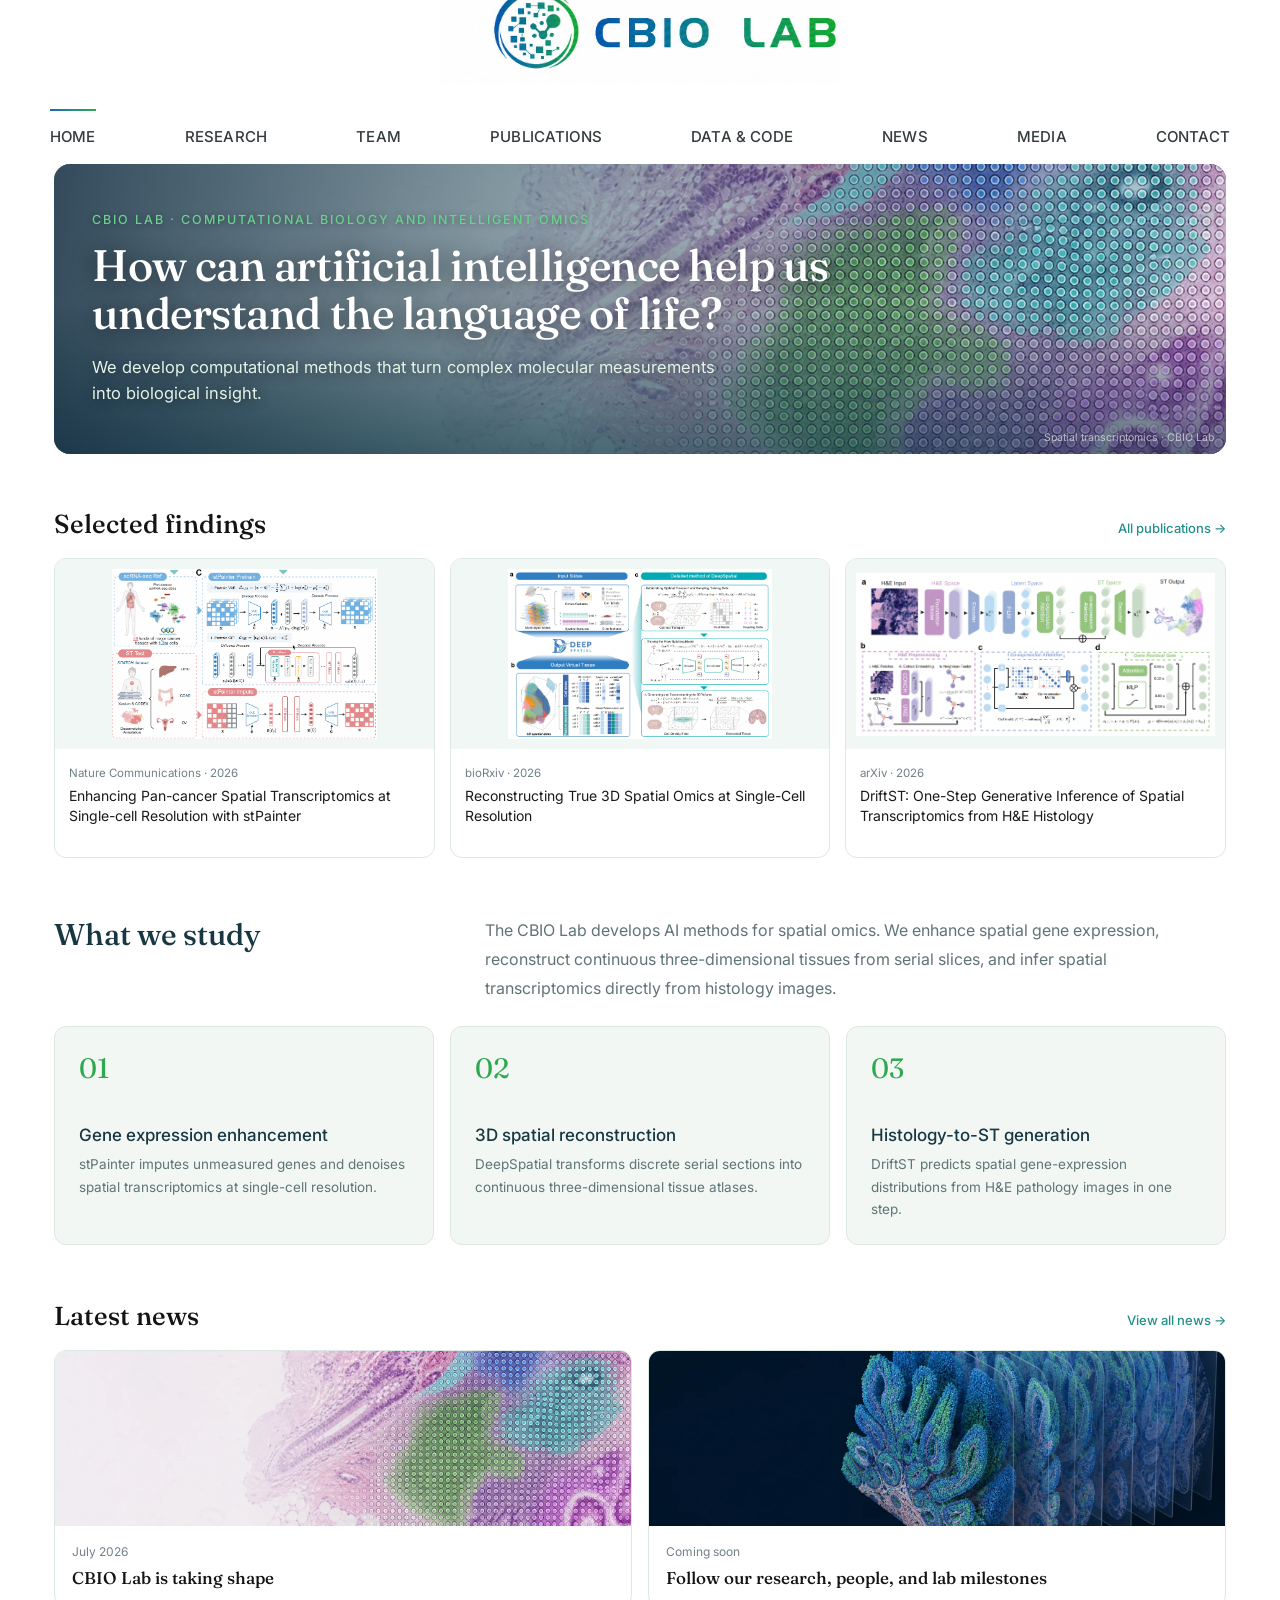
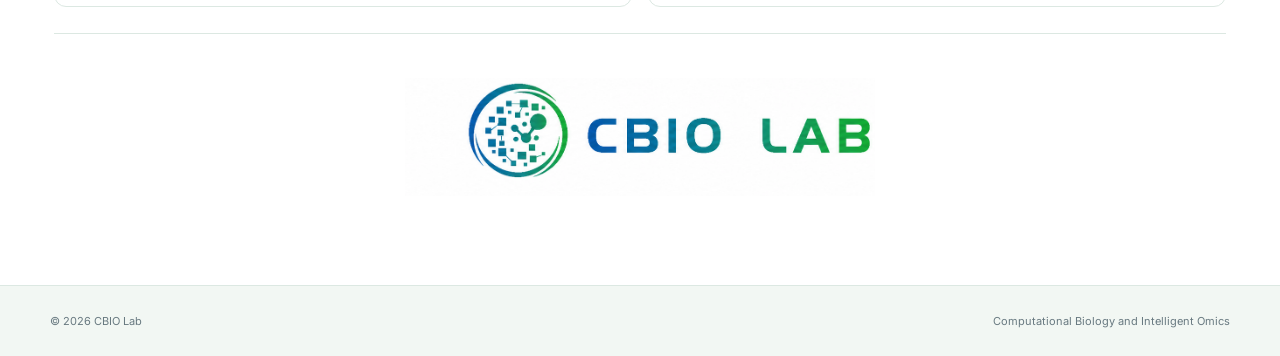
==== index.html @ 669f74e2 "Simplify homepage research and hero layout" ====
<!doctype html>
<html lang="en">
<head>
  <meta charset="utf-8">
  <meta name="viewport" content="width=device-width, initial-scale=1">
  <meta name="description" content="CBIO Lab — Computational Biology and Intelligent Omics">
  <meta name="theme-color" content="#ffffff">
  <title>CBIO Lab | Computational Biology and Intelligent Omics</title>
  <link rel="icon" href="assets/favicon.svg" type="image/svg+xml">
  <link rel="preconnect" href="https://fonts.googleapis.com">
  <link rel="preconnect" href="https://fonts.gstatic.com" crossorigin>
  <link href="https://fonts.googleapis.com/css2?family=Fraunces:opsz,wght@9..144,400;9..144,500;9..144,600&family=Inter:wght@400;500;600&display=swap" rel="stylesheet">
  <link rel="stylesheet" href="styles.css">
  <script src="script.js" defer></script>
</head>
<body>
  <header class="site-header">
    <div class="header-inner">
      <a class="logo" href="index.html" aria-label="CBIO Lab home">
        <span class="logo-image" role="img" aria-label="CBIO Lab"></span>

      </a>
      <button class="menu-button" aria-label="Open menu" aria-expanded="false">
        <span></span><span></span><span></span>
      </button>
      <nav class="main-nav" aria-label="Main navigation">
        <a class="active" href="index.html">Home</a>
        <a href="research.html">Research</a>
        <a href="team.html">Team</a>
        <a href="publications.html">Publications</a>
        <a href="data-code.html">Data &amp; Code</a>
        <a href="news.html">News</a>
        <a href="media.html">Media</a>
        <a href="contact.html">Contact</a>

      </nav>
    </div>
  </header>

  <main id="home" class="page-shell">
    <section class="hero">
      <div class="hero-slide on" style="background-image:url('assets/spatial-transcriptomics-hero-v2.webp')"></div>
      <div class="hero-slide" style="background-image:url('assets/single-cell-omics-hero-v2.webp')"></div>
      <div class="hero-slide" style="background-image:url('assets/three-dimensional-omics-hero-v2.webp')"></div>
      <div class="hero-scrim"></div>
      <div class="hero-body">
        <div class="eyebrow">CBIO LAB · COMPUTATIONAL BIOLOGY AND INTELLIGENT OMICS</div>
        <h1>How can artificial intelligence help us understand the language of life?</h1>
        <p class="hero-sub">We develop computational methods that turn complex molecular measurements into biological insight.</p>
      </div>
      <div class="hero-credit" data-credit>Spatial omics · CBIO Lab</div>
    </section>

    <section class="content-section" id="publications">
      <div class="section-head">
        <h2>Selected findings</h2>
        <a href="publications.html">All publications →</a>
      </div>
      <div class="paper-grid">
        <article class="paper-card">
          <a href="#" class="paper-main">
            <div class="paper-figure"><img src="assets/stpainter-method.png" alt="stPainter method overview"></div>
            <div class="paper-body"><span>Nature Communications · 2026</span><p>Enhancing Pan-cancer Spatial Transcriptomics at Single-cell Resolution with stPainter</p></div>
          </a>
        </article>
        <article class="paper-card">
          <a href="#" class="paper-main">
            <div class="paper-figure"><img src="assets/deepspatial-method.png" alt="DeepSpatial method overview"></div>
            <div class="paper-body"><span>bioRxiv · 2026</span><p>Reconstructing True 3D Spatial Omics at Single-Cell Resolution</p></div>
          </a>
        </article>
        <article class="paper-card">
          <a href="#" class="paper-main">
            <div class="paper-figure"><img src="assets/driftst-method.png" alt="DriftST method overview"></div>
            <div class="paper-body"><span>arXiv · 2026</span><p>DriftST: One-Step Generative Inference of Spatial Transcriptomics from H&amp;E Histology</p></div>
          </a>
        </article>
      </div>
    </section>

    <section class="home-research" id="research">
      <div class="intro-row">
        <h2>What we study</h2>
        <p>The CBIO Lab develops AI methods for spatial omics. We enhance spatial gene expression, reconstruct continuous three-dimensional tissues from serial slices, and infer spatial transcriptomics directly from histology images.</p>
      </div>
      <div class="feature-list">
        <article class="feature-card">
          <span class="number">01</span>
          <h3>Gene expression enhancement</h3>
          <p>stPainter imputes unmeasured genes and denoises spatial transcriptomics at single-cell resolution.</p>
        </article>
        <article class="feature-card">
          <span class="number">02</span>
          <h3>3D spatial reconstruction</h3>
          <p>DeepSpatial transforms discrete serial sections into continuous three-dimensional tissue atlases.</p>
        </article>
        <article class="feature-card">
          <span class="number">03</span>
          <h3>Histology-to-ST generation</h3>
          <p>DriftST predicts spatial gene-expression distributions from H&amp;E pathology images in one step.</p>
        </article>
      </div>
    </section>

    <section class="content-section" id="news">
      <div class="section-head">
        <h2>Latest news</h2>
        <a href="news.html">View all news →</a>
      </div>
      <div class="news-grid">
        <article class="news-card">
          <a href="#">
            <div class="news-image news-image-1"></div>
            <div class="news-body"><span>July 2026</span><h3>CBIO Lab is taking shape</h3></div>
          </a>
        </article>
        <article class="news-card">
          <a href="#">
            <div class="news-image news-image-2"></div>
            <div class="news-body"><span>Coming soon</span><h3>Follow our research, people, and lab milestones</h3></div>
          </a>
        </article>
      </div>
    </section>

    <section class="brand-signature" id="team">
      <a class="logo large" href="index.html" aria-label="CBIO Lab home">
        <span class="logo-image" role="img" aria-label="CBIO Lab"></span>

      </a>
    </section>

  </main>

  <footer class="site-footer">
    <div><span>© <span data-year></span> CBIO Lab</span><span>Computational Biology and Intelligent Omics</span></div>
  </footer>
</body>
</html>
---- styles.css ----
:root{--primary:#1f67aa;--teal:#238f8b;--green:#238f8b;--accent:#2fa94f;--bright:#36ad5b;--dark:#0b3042;--text:#183743;--muted:#607477;--line:#dce8e2}
*{box-sizing:border-box}
html{scroll-behavior:smooth}
body{margin:0;background:#fff;color:var(--text);font-family:Inter,-apple-system,BlinkMacSystemFont,"Segoe UI",sans-serif;-webkit-font-smoothing:antialiased}
a{color:inherit;text-decoration:none}
.site-header{height:164px;background:#fff}
.header-inner{width:min(calc(100% - 48px),1180px);height:100%;margin:auto;display:flex;flex-direction:column;align-items:center;justify-content:flex-end;gap:25px}
.logo{display:flex;flex:0 0 auto;flex-direction:column;align-items:center}
.logo-image{display:block;width:400px;height:100px;background:#fff url("assets/cbio-lab-logo-clean.png") center 50%/185% auto no-repeat;overflow:hidden}
.main-nav{width:100%;height:55px;display:flex;align-items:flex-end;justify-content:space-between;gap:18px}
.main-nav a{position:relative;display:flex;height:55px;align-items:center;font-size:15px;font-weight:500;letter-spacing:.01em;text-transform:uppercase;white-space:nowrap;color:#343b3e}
.main-nav a:after{position:absolute;top:0;right:0;left:0;height:2px;background:linear-gradient(90deg,var(--primary),var(--teal),var(--accent));content:"";transform:scaleX(0);transition:transform .2s}
.main-nav a:hover:after,.main-nav a.active:after{transform:scaleX(1)}
.menu-button{display:none}
.page-shell{max-width:1180px;margin:0 auto;padding:0 4px}
.hero{position:relative;min-height:290px;border-radius:16px;overflow:hidden;background:var(--dark)}
.hero-slide{position:absolute;inset:0;background-position:center;background-size:cover;opacity:0;transition:opacity 1.4s ease-in-out}
.hero-slide.on{opacity:1}
.hero-scrim{position:absolute;inset:0;background:linear-gradient(90deg,rgba(7,38,57,.8) 0%,rgba(13,71,83,.38) 45%,rgba(31,103,170,.04) 100%),linear-gradient(180deg,rgba(11,48,66,.08),transparent 48%,rgba(7,42,57,.56))}
.hero-body{position:relative;display:flex;min-height:290px;flex-direction:column;justify-content:center;padding:1.8rem 2.4rem}
.eyebrow{margin-bottom:14px;color:#69d18c;font-size:12.5px;font-weight:500;letter-spacing:.16em;text-shadow:0 1px 6px #0006}
.hero h1{max-width:820px;margin:0;color:#fff;font-family:Fraunces,Georgia,serif;font-size:44px;font-weight:500;letter-spacing:-.01em;line-height:1.1;text-shadow:0 2px 22px #0009}
.hero-sub{max-width:640px;margin:16px 0 0;color:#e3f4e9;font-size:16.5px;line-height:1.6;text-shadow:0 1px 12px #0008}
.button{display:inline-block;padding:11px 22px;border-radius:8px;font-size:14px;font-weight:500}
.hero-credit{position:absolute;right:12px;bottom:10px;color:#ffffff9e;font-size:10.5px}
.content-section{margin-top:3.4rem}
.section-head{display:flex;align-items:baseline;justify-content:space-between;margin-bottom:18px}
.section-head h2,.about-content h2,.join-content h2{margin:0;color:#141414;font-family:Fraunces,Georgia,serif;font-size:26px;font-weight:500}
.section-head>a{color:var(--green);font-size:13px;font-weight:500}
.paper-grid{display:grid;grid-template-columns:repeat(3,1fr);gap:15px}
.paper-card,.news-card{overflow:hidden;background:#fff;border:1px solid var(--line);border-radius:12px;transition:transform .16s,box-shadow .16s}
.paper-card:hover,.news-card:hover{box-shadow:0 8px 22px rgba(20,40,30,.1);transform:translateY(-3px)}
.paper-main{display:block}
.paper-figure{display:flex;height:190px;align-items:center;justify-content:center;padding:10px;background:#f1f7f4;overflow:hidden}
.paper-figure img{display:block;width:100%;height:100%;object-fit:contain}
.paper-art{position:relative;height:138px;overflow:hidden}
.paper-body{min-height:108px;padding:12px 14px}
.paper-body span{color:#708087;font-size:11.5px}
.paper-body p{margin:5px 0 0;color:#1a1a1a;font-size:14px;line-height:1.42}
.demo-link{display:flex;align-items:center;gap:6px;padding:9px 14px;color:var(--green);border-top:1px solid #e3ecee;font-size:12.5px;font-weight:500}
.demo-link:hover{background:#eef9fa}
.demo-link small{font-size:10px}
.art-1{background:#e7f6f8}
.art-1 svg,.art-4 svg{width:100%;height:100%;fill:#36cbd9;stroke:#087f95;stroke-width:2}
.art-1 svg path{fill:none}
.art-2{background:#eefaff}
.art-2 span{position:absolute;width:34px;height:34px;background:#4fc9ea;border-radius:45% 55% 60% 40%}
.art-2 span:nth-child(1){top:27px;left:27px}.art-2 span:nth-child(2){top:72px;left:58px;width:47px;height:47px;background:#35d6e2}.art-2 span:nth-child(3){top:23px;right:36px;width:52px;height:52px;background:#65b9e8}.art-2 span:nth-child(4){right:20px;bottom:17px;background:#628fce}.art-2 span:nth-child(5){left:47%;top:54px;width:23px;height:23px;background:#268fb4}
.art-3{display:flex;align-items:center;justify-content:center;gap:10px;background:#e9f6f7}
.art-3 i{width:19px;height:19px;background:#16b9cb;border-radius:50%;box-shadow:25px 22px 0 #69dbe3,-18px 34px 0 #399bc9,9px -31px 0 #2dabc1}
.art-3 i:nth-child(even){transform:translateY(17px)}
.art-4{background:#f3f4f6}
.art-4 .bars{fill:none;stroke:#91dae1;stroke-width:12}.art-4 .trend{fill:none;stroke:#167fae;stroke-width:3}
.art-5{display:grid;place-items:center;background:#fff}
.helix{position:relative;width:120px;height:90px}
.helix:before,.helix:after{position:absolute;inset:4px 18px;border:3px solid #20c9d7;border-block-color:transparent;border-radius:50%;content:"";transform:rotate(35deg)}
.helix:after{border-color:#1c8db9 transparent;transform:rotate(-35deg)}
.helix i{position:absolute;top:50%;left:50%;width:55px;height:1px;background:#7499a1;transform-origin:left}
.helix i:nth-child(1){transform:rotate(15deg) translateX(-28px)}.helix i:nth-child(2){transform:rotate(42deg) translateX(-28px)}.helix i:nth-child(3){transform:rotate(69deg) translateX(-28px)}.helix i:nth-child(4){transform:rotate(96deg) translateX(-28px)}.helix i:nth-child(5){transform:rotate(123deg) translateX(-28px)}.helix i:nth-child(6){transform:rotate(150deg) translateX(-28px)}
.about-panel{margin-top:3.6rem;overflow:hidden;background:#f2f7f3;border:1px solid var(--line);border-radius:16px}
.about-banner{height:230px;background-color:var(--teal);background-image:linear-gradient(90deg,#0b3042b3,#238f8b33),url("assets/single-cell-omics-hero-v2.webp");background-blend-mode:normal,color;background-position:center 55%;background-size:cover}
.about-content{padding:2rem 2.2rem 2.3rem}
.about-content h2{font-size:27px}
.about-content>p{max-width:780px;margin:.6rem 0 0;color:#465a61;font-size:16.5px;line-height:1.72}
.button.green{margin-top:16px;background:var(--green);color:#fff}
.methods{display:grid;grid-template-columns:repeat(3,1fr);gap:16px;margin-top:1.9rem}
.methods article{padding:18px;background:#fff;border:1px solid var(--line);border-radius:12px}
.method-icon{display:flex;width:42px;height:42px;align-items:center;justify-content:center;margin-bottom:13px;color:var(--primary);background:#e3f3ea;border-radius:11px}
.method-icon svg{width:22px;height:22px;fill:none;stroke:currentColor;stroke-width:1.7;stroke-linecap:round;stroke-linejoin:round}
.methods h3{margin:0 0 5px;font-size:15.5px;font-weight:500}
.methods p{margin:0;color:#5f7178;font-size:13.5px;line-height:1.55}
.news-grid{display:grid;grid-template-columns:repeat(2,1fr);gap:16px}
.news-image{height:175px;background-position:center;background-size:cover}
.news-image-1{background-image:url("assets/spatial-transcriptomics-hero-v2.webp")}
.news-image-2{background-image:url("assets/three-dimensional-omics-hero-v2.webp")}
.news-body{padding:14px 17px 17px}
.news-body span{color:#708087;font-size:12px}
.news-body h3{margin:6px 0 0;color:#141414;font-family:Fraunces,Georgia,serif;font-size:17px;font-weight:500;line-height:1.38}
.brand-signature{margin-top:26px;padding:44px 20px 30px;text-align:center;border-top:1px solid var(--line)}
.logo.large{display:inline-block}
.logo.large .logo-image{width:470px;height:118px}
.join-panel{position:relative;margin:0 0 1rem;overflow:hidden;border-radius:16px}
.join-bg,.join-scrim{position:absolute;inset:0}
.join-bg{background:url("assets/three-dimensional-omics-hero-v2.webp") center 57%/cover}
.join-scrim{background:linear-gradient(90deg,rgba(6,22,13,.92),rgba(6,22,13,.68))}
.join-content{position:relative;display:flex;align-items:center;justify-content:space-between;gap:22px;padding:2.6rem 2.4rem;flex-wrap:wrap}
.join-content h2{color:#fff;font-size:27px}
.join-content p{max-width:580px;margin:6px 0 0;color:#c7e4d2;font-size:14.5px;line-height:1.5}
.join-button{color:#072f2a;background:var(--bright);white-space:nowrap}
.site-footer{margin-top:55px;padding:28px 24px;background:#f2f7f3;border-top:1px solid var(--line)}
.site-footer>div{display:flex;max-width:1180px;margin:auto;justify-content:space-between;color:#687980;font-size:11px}
.inner-hero{position:relative;display:flex;min-height:310px;align-items:flex-end;padding:42px;margin-bottom:42px;overflow:hidden;color:#fff;background:var(--dark);border-radius:16px}
.inner-hero:before{position:absolute;inset:0;background:linear-gradient(90deg,rgba(11,48,66,.72) 0%,rgba(21,91,115,.36) 52%,rgba(47,169,79,.08) 100%),var(--page-image,linear-gradient(135deg,var(--primary),var(--accent)));background-color:var(--teal);background-blend-mode:normal,color;background-position:center;background-size:cover;content:""}
.inner-hero.compact{min-height:230px;align-items:center;padding:32px 40px;margin-bottom:34px}
.inner-hero.compact:before{background:linear-gradient(90deg,rgba(11,48,66,.72) 0%,rgba(21,91,115,.36) 52%,rgba(47,169,79,.08) 100%),var(--page-image);background-position:center;background-size:cover}
.inner-hero.compact>div{max-width:100%}
.inner-hero.compact h1{font-size:42px}
.inner-hero.compact p{margin-top:10px}
.inner-hero>div{position:relative;max-width:790px}
.inner-hero .eyebrow{margin-bottom:12px}
.inner-hero h1{margin:0;font-family:Fraunces,Georgia,serif;font-size:48px;font-weight:500;line-height:1.08}
.inner-hero p{max-width:650px;margin:15px 0 0;color:#d8eee0;font-size:16px;line-height:1.65}
.inner-content{padding-bottom:70px}
.home-research{margin-top:3.6rem}
.home-research .intro-row{margin:0 0 24px}
.intro-row{display:grid;grid-template-columns:1fr 2fr;gap:60px;margin:55px 0}
.intro-row h2,.content-block h2{margin:0;font-family:Fraunces,Georgia,serif;font-size:30px;font-weight:500}
.intro-row>p{margin:0;color:var(--muted);font-size:16px;line-height:1.8}
.feature-list{display:grid;grid-template-columns:repeat(3,1fr);gap:16px}
.feature-card{padding:24px;background:#f2f7f3;border:1px solid var(--line);border-radius:12px}
.feature-card .number{color:var(--accent);font-family:Fraunces,serif;font-size:28px}
.feature-card h3{margin:40px 0 8px;font-size:17px;font-weight:500}
.feature-card p{margin:0;color:var(--muted);font-size:13.5px;line-height:1.65}
.content-block{margin-top:54px}
.content-block-head{display:flex;align-items:flex-end;justify-content:space-between;margin-bottom:18px}
.content-block-head p{max-width:550px;margin:0;color:var(--muted);font-size:14px}
.team-grid{display:grid;grid-template-columns:repeat(3,1fr);gap:18px}
.person-card{overflow:hidden;background:#fff;border:1px solid var(--line);border-radius:12px}
.person-photo{position:relative;height:260px;background:radial-gradient(circle at 50% 32%,#43b56a 0 9%,transparent 10%),radial-gradient(ellipse at 50% 105%,#238f8b 0 46%,transparent 47%),linear-gradient(145deg,#e4f3e8,#76a9d2)}
.person-card:nth-child(2) .person-photo{filter:brightness(.92)}.person-card:nth-child(3) .person-photo{filter:brightness(1.08)}
.person-info{padding:16px 18px}.person-info h3{margin:0;font-family:Fraunces,serif;font-size:19px;font-weight:500}.person-info span{color:var(--teal);font-size:12px}.person-info p{margin:8px 0 0;color:var(--muted);font-size:13px}
.wide-list{border-top:1px solid var(--line)}
.wide-item{display:grid;grid-template-columns:145px 1fr 35px;gap:28px;align-items:center;padding:25px 10px;border-bottom:1px solid var(--line)}
.wide-item .meta{color:var(--teal);font-size:12px}.wide-item h3{margin:0;font-family:Fraunces,serif;font-size:20px;font-weight:500;line-height:1.4}.wide-item>a{color:var(--teal);font-size:20px}
.resource-grid{display:grid;grid-template-columns:repeat(2,1fr);gap:16px}.resource-card{padding:25px;background:#f2f7f3;border:1px solid var(--line);border-radius:12px}.resource-card small{color:var(--teal);text-transform:uppercase;letter-spacing:.1em}.resource-card h3{margin:18px 0 8px;font-family:Fraunces,serif;font-size:22px;font-weight:500}.resource-card p{color:var(--muted);font-size:14px}.resource-card a{color:var(--teal);font-size:13px;font-weight:500}
.story-grid{display:grid;grid-template-columns:repeat(3,1fr);gap:16px}.story-card{overflow:hidden;border:1px solid var(--line);border-radius:12px}.story-image{height:190px;background-position:center;background-size:cover}.story-card:nth-child(1) .story-image{background-image:url("assets/spatial-transcriptomics-hero-v2.webp")}.story-card:nth-child(2) .story-image{background-image:url("assets/single-cell-omics-hero-v2.webp")}.story-card:nth-child(3) .story-image{background-image:url("assets/three-dimensional-omics-hero-v2.webp")}.story-body{padding:17px}.story-body small{color:var(--teal)}.story-body h3{margin:7px 0;font-family:Fraunces,serif;font-size:19px;font-weight:500}.story-body p{margin:0;color:var(--muted);font-size:13px}
.join-grid{display:grid;grid-template-columns:1fr 1fr;gap:55px}.join-copy h2{margin:0 0 15px;font-family:Fraunces,serif;font-size:32px;font-weight:500}.join-copy p{color:var(--muted);line-height:1.75}.position-list{border-top:1px solid var(--line)}.position{padding:20px 0;border-bottom:1px solid var(--line)}.position h3{margin:0 0 6px;font-size:16px}.position span{color:var(--teal);font-size:12px}.contact-panel{padding:30px;background:var(--dark);color:#fff;border-radius:14px}.contact-panel h3{margin:0 0 10px;font-family:Fraunces,serif;font-size:25px;font-weight:500}.contact-panel p{color:#c7e4d2;font-size:14px}.contact-panel .button{margin-top:8px;background:var(--bright);color:#072f2a}
.media-list{display:grid;grid-template-columns:repeat(2,1fr);gap:16px}.media-item{display:flex;gap:20px;padding:22px;border:1px solid var(--line);border-radius:12px}.media-icon{display:grid;width:48px;height:48px;flex:0 0 48px;place-items:center;color:var(--teal);background:#e3f3ea;border-radius:12px;font-size:20px}.media-item h3{margin:0;font-family:Fraunces,serif;font-size:19px;font-weight:500}.media-item p{margin:6px 0;color:var(--muted);font-size:13px}.media-item a{color:var(--teal);font-size:12px}
@media(max-width:980px){.site-header{height:92px}.header-inner{flex-direction:row;justify-content:space-between}.logo-image{width:290px;height:72px}.main-nav{position:absolute;z-index:10;top:92px;right:0;left:0;display:none;height:auto;flex-direction:column;align-items:flex-start;padding:20px 28px;background:#fff;border-top:1px solid var(--line);box-shadow:0 12px 30px #052a361a}.main-nav.open{display:flex}.main-nav a{width:100%;height:auto;padding:10px 0}.menu-button{display:flex;width:40px;height:40px;flex-direction:column;align-items:center;justify-content:center;gap:5px;background:none;border:0}.menu-button span{width:22px;height:1.5px;background:var(--primary)}.paper-grid{grid-template-columns:repeat(3,1fr)}.feature-list,.team-grid,.story-grid{grid-template-columns:repeat(2,1fr)}}
@media(max-width:640px){.site-header{height:76px}.header-inner{width:calc(100% - 32px)}.logo-image{width:230px;height:58px}.logo.large .logo-image{width:300px;height:75px}.main-nav{top:76px}.page-shell{width:100%;margin-top:20px;padding:0 14px}.hero h1{font-size:30px}.hero-body{padding:1.7rem 1.4rem}.eyebrow{font-size:10.5px}.section-head h2{font-size:22px}.paper-grid{grid-template-columns:1fr;gap:10px}.paper-figure{height:180px}.paper-art{height:115px}.paper-body{min-height:0;padding:14px}.paper-body p{font-size:13px}.about-content{padding:1.5rem}.about-banner{height:170px}.methods{grid-template-columns:1fr}.news-grid{grid-template-columns:1fr}.join-content{padding:2rem 1.5rem}.site-footer>div{flex-direction:column;gap:5px}.inner-hero{min-height:270px;padding:28px 22px}.inner-hero.compact{min-height:205px;padding:24px 22px;margin-bottom:28px}.inner-hero h1,.inner-hero.compact h1{font-size:35px}.intro-row,.join-grid{grid-template-columns:1fr;gap:20px}.feature-list,.team-grid,.story-grid,.resource-grid,.media-list{grid-template-columns:1fr}.wide-item{grid-template-columns:1fr 24px;gap:8px}.wide-item .meta{grid-column:1/-1}}
@media(max-width:640px){.hero,.hero-body{min-height:270px}}
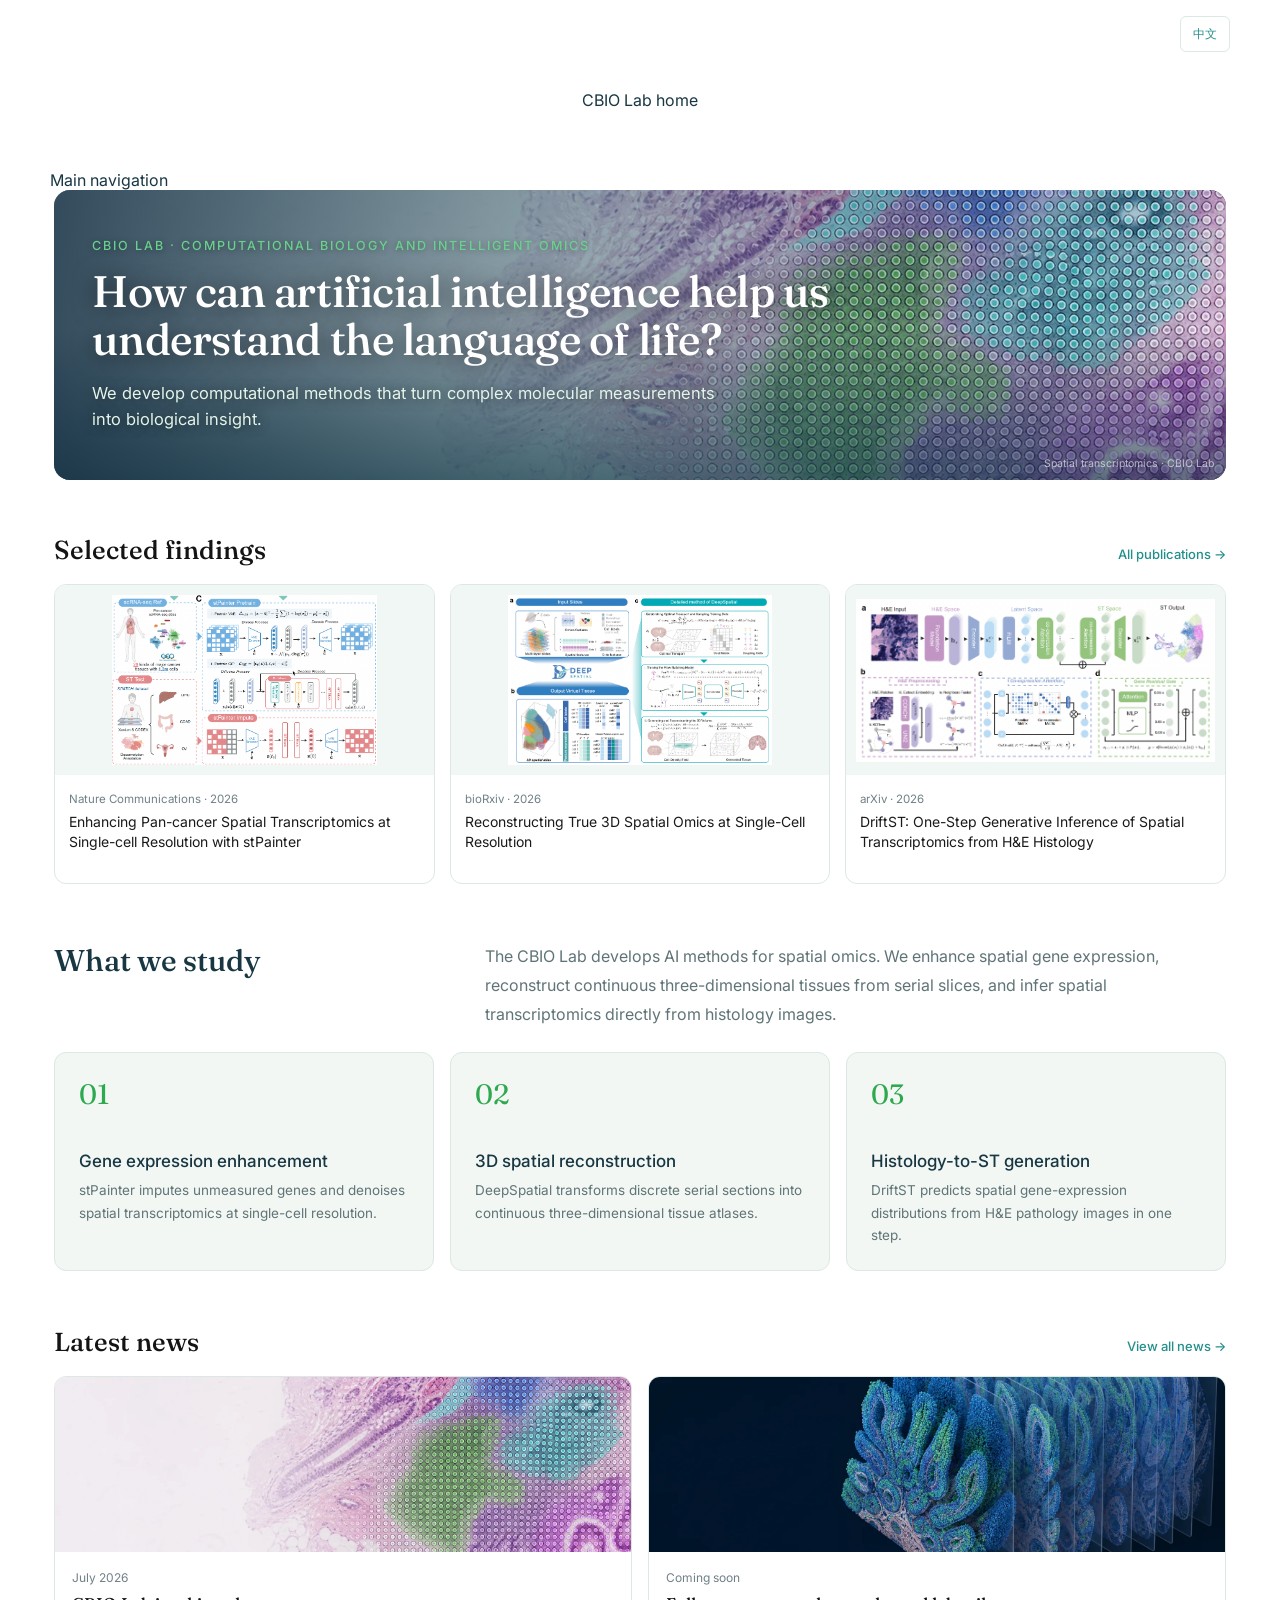
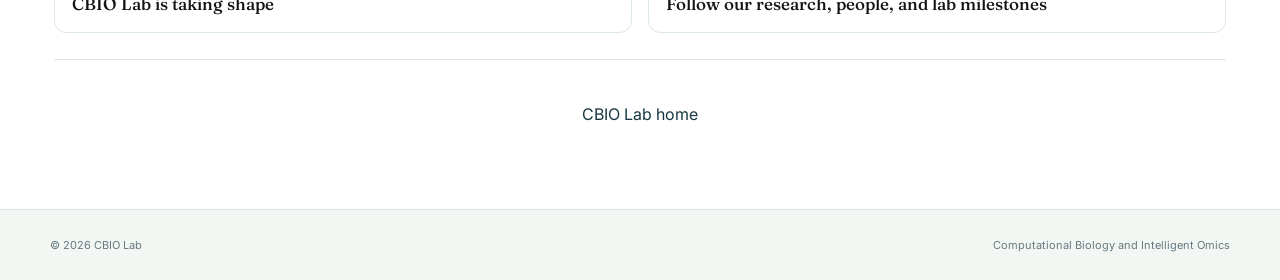
==== commit 96af0f1c: "feat: mark pages for bilingual translation" ====
--- a/index.html
+++ b/index.html
@@ -11,27 +11,28 @@
   <link rel="preconnect" href="https://fonts.gstatic.com" crossorigin>
   <link href="https://fonts.googleapis.com/css2?family=Fraunces:opsz,wght@9..144,400;9..144,500;9..144,600&family=Inter:wght@400;500;600&display=swap" rel="stylesheet">
   <link rel="stylesheet" href="styles.css">
+  <script src="i18n.js" defer></script>
   <script src="script.js" defer></script>
 </head>
-<body>
+<body data-page="home">
   <header class="site-header">
     <div class="header-inner">
-      <a class="logo" href="index.html" aria-label="CBIO Lab home">
-        <span class="logo-image" role="img" aria-label="CBIO Lab"></span>
+      <a class="logo" href="index.html" aria-label="CBIO Lab home" data-i18n="common.logo.homeAriaLabel" data-i18n-attr="aria-label">
+        <span class="logo-image" role="img" aria-label="CBIO Lab" data-i18n="common.logo.imageAriaLabel" data-i18n-attr="aria-label"></span>
 
       </a>
-      <button class="menu-button" aria-label="Open menu" aria-expanded="false">
+      <button class="menu-button" aria-label="Open menu" aria-expanded="false" data-i18n="common.menu.openAriaLabel" data-i18n-attr="aria-label">
         <span></span><span></span><span></span>
       </button>
-      <nav class="main-nav" aria-label="Main navigation">
-        <a class="active" href="index.html">Home</a>
-        <a href="research.html">Research</a>
-        <a href="team.html">Team</a>
-        <a href="publications.html">Publications</a>
-        <a href="data-code.html">Data &amp; Code</a>
-        <a href="news.html">News</a>
-        <a href="media.html">Media</a>
-        <a href="contact.html">Contact</a>
+      <nav class="main-nav" aria-label="Main navigation" data-i18n="common.navigation.ariaLabel" data-i18n-attr="aria-label">
+        <a class="active" href="index.html" data-i18n="common.nav.home">Home</a>
+        <a href="research.html" data-i18n="common.nav.research">Research</a>
+        <a href="team.html" data-i18n="common.nav.team">Team</a>
+        <a href="publications.html" data-i18n="common.nav.publications">Publications</a>
+        <a href="data-code.html" data-i18n="common.nav.dataCode">Data &amp; Code</a>
+        <a href="news.html" data-i18n="common.nav.news">News</a>
+        <a href="media.html" data-i18n="common.nav.media">Media</a>
+        <a href="contact.html" data-i18n="common.nav.contact">Contact</a>
 
       </nav>
     </div>
@@ -44,35 +45,35 @@
       <div class="hero-slide" style="background-image:url('assets/three-dimensional-omics-hero-v2.webp')"></div>
       <div class="hero-scrim"></div>
       <div class="hero-body">
-        <div class="eyebrow">CBIO LAB · COMPUTATIONAL BIOLOGY AND INTELLIGENT OMICS</div>
-        <h1>How can artificial intelligence help us understand the language of life?</h1>
-        <p class="hero-sub">We develop computational methods that turn complex molecular measurements into biological insight.</p>
+        <div class="eyebrow" data-i18n="home.hero.eyebrow">CBIO LAB · COMPUTATIONAL BIOLOGY AND INTELLIGENT OMICS</div>
+        <h1 data-i18n="home.hero.title">How can artificial intelligence help us understand the language of life?</h1>
+        <p class="hero-sub" data-i18n="home.hero.body">We develop computational methods that turn complex molecular measurements into biological insight.</p>
       </div>
       <div class="hero-credit" data-credit>Spatial omics · CBIO Lab</div>
     </section>
 
     <section class="content-section" id="publications">
       <div class="section-head">
-        <h2>Selected findings</h2>
-        <a href="publications.html">All publications →</a>
+        <h2 data-i18n="home.selectedFindings.heading">Selected findings</h2>
+        <a href="publications.html" data-i18n="home.selectedFindings.action">All publications →</a>
       </div>
       <div class="paper-grid">
         <article class="paper-card">
           <a href="#" class="paper-main">
-            <div class="paper-figure"><img src="assets/stpainter-method.png" alt="stPainter method overview"></div>
-            <div class="paper-body"><span>Nature Communications · 2026</span><p>Enhancing Pan-cancer Spatial Transcriptomics at Single-cell Resolution with stPainter</p></div>
+            <div class="paper-figure"><img src="assets/stpainter-method.png" alt="stPainter method overview" data-i18n="common.imageAlts.stPainter" data-i18n-attr="alt"></div>
+            <div class="paper-body"><span data-i18n="home.selectedFindings.stPainterVenue">Nature Communications · 2026</span><p data-i18n="home.selectedFindings.stPainterTitle">Enhancing Pan-cancer Spatial Transcriptomics at Single-cell Resolution with stPainter</p></div>
           </a>
         </article>
         <article class="paper-card">
           <a href="#" class="paper-main">
-            <div class="paper-figure"><img src="assets/deepspatial-method.png" alt="DeepSpatial method overview"></div>
-            <div class="paper-body"><span>bioRxiv · 2026</span><p>Reconstructing True 3D Spatial Omics at Single-Cell Resolution</p></div>
+            <div class="paper-figure"><img src="assets/deepspatial-method.png" alt="DeepSpatial method overview" data-i18n="common.imageAlts.deepSpatial" data-i18n-attr="alt"></div>
+            <div class="paper-body"><span data-i18n="home.selectedFindings.deepSpatialVenue">bioRxiv · 2026</span><p data-i18n="home.selectedFindings.deepSpatialTitle">Reconstructing True 3D Spatial Omics at Single-Cell Resolution</p></div>
           </a>
         </article>
         <article class="paper-card">
           <a href="#" class="paper-main">
-            <div class="paper-figure"><img src="assets/driftst-method.png" alt="DriftST method overview"></div>
-            <div class="paper-body"><span>arXiv · 2026</span><p>DriftST: One-Step Generative Inference of Spatial Transcriptomics from H&amp;E Histology</p></div>
+            <div class="paper-figure"><img src="assets/driftst-method.png" alt="DriftST method overview" data-i18n="common.imageAlts.driftST" data-i18n-attr="alt"></div>
+            <div class="paper-body"><span data-i18n="home.selectedFindings.driftSTVenue">arXiv · 2026</span><p data-i18n="home.selectedFindings.driftSTTitle">DriftST: One-Step Generative Inference of Spatial Transcriptomics from H&amp;E Histology</p></div>
           </a>
         </article>
       </div>
@@ -80,52 +81,52 @@
 
     <section class="home-research" id="research">
       <div class="intro-row">
-        <h2>What we study</h2>
-        <p>The CBIO Lab develops AI methods for spatial omics. We enhance spatial gene expression, reconstruct continuous three-dimensional tissues from serial slices, and infer spatial transcriptomics directly from histology images.</p>
+        <h2 data-i18n="home.whatWeStudy.heading">What we study</h2>
+        <p data-i18n="home.whatWeStudy.body">The CBIO Lab develops AI methods for spatial omics. We enhance spatial gene expression, reconstruct continuous three-dimensional tissues from serial slices, and infer spatial transcriptomics directly from histology images.</p>
       </div>
       <div class="feature-list">
         <article class="feature-card">
           <span class="number">01</span>
-          <h3>Gene expression enhancement</h3>
-          <p>stPainter imputes unmeasured genes and denoises spatial transcriptomics at single-cell resolution.</p>
+          <h3 data-i18n="home.whatWeStudy.enhancementTitle">Gene expression enhancement</h3>
+          <p data-i18n="home.whatWeStudy.enhancementBody">stPainter imputes unmeasured genes and denoises spatial transcriptomics at single-cell resolution.</p>
         </article>
         <article class="feature-card">
           <span class="number">02</span>
-          <h3>3D spatial reconstruction</h3>
-          <p>DeepSpatial transforms discrete serial sections into continuous three-dimensional tissue atlases.</p>
+          <h3 data-i18n="home.whatWeStudy.reconstructionTitle">3D spatial reconstruction</h3>
+          <p data-i18n="home.whatWeStudy.reconstructionBody">DeepSpatial transforms discrete serial sections into continuous three-dimensional tissue atlases.</p>
         </article>
         <article class="feature-card">
           <span class="number">03</span>
-          <h3>Histology-to-ST generation</h3>
-          <p>DriftST predicts spatial gene-expression distributions from H&amp;E pathology images in one step.</p>
+          <h3 data-i18n="home.whatWeStudy.generationTitle">Histology-to-ST generation</h3>
+          <p data-i18n="home.whatWeStudy.generationBody">DriftST predicts spatial gene-expression distributions from H&amp;E pathology images in one step.</p>
         </article>
       </div>
     </section>
 
     <section class="content-section" id="news">
       <div class="section-head">
-        <h2>Latest news</h2>
-        <a href="news.html">View all news →</a>
+        <h2 data-i18n="home.latestNews.heading">Latest news</h2>
+        <a href="news.html" data-i18n="home.latestNews.action">View all news →</a>
       </div>
       <div class="news-grid">
         <article class="news-card">
           <a href="#">
             <div class="news-image news-image-1"></div>
-            <div class="news-body"><span>July 2026</span><h3>CBIO Lab is taking shape</h3></div>
+            <div class="news-body"><span data-i18n="home.latestNews.item1Date">July 2026</span><h3 data-i18n="home.latestNews.item1Title">CBIO Lab is taking shape</h3></div>
           </a>
         </article>
         <article class="news-card">
           <a href="#">
             <div class="news-image news-image-2"></div>
-            <div class="news-body"><span>Coming soon</span><h3>Follow our research, people, and lab milestones</h3></div>
+            <div class="news-body"><span data-i18n="home.latestNews.item2Date">Coming soon</span><h3 data-i18n="home.latestNews.item2Title">Follow our research, people, and lab milestones</h3></div>
           </a>
         </article>
       </div>
     </section>
 
     <section class="brand-signature" id="team">
-      <a class="logo large" href="index.html" aria-label="CBIO Lab home">
-        <span class="logo-image" role="img" aria-label="CBIO Lab"></span>
+      <a class="logo large" href="index.html" aria-label="CBIO Lab home" data-i18n="common.logo.homeAriaLabel" data-i18n-attr="aria-label">
+        <span class="logo-image" role="img" aria-label="CBIO Lab" data-i18n="common.logo.imageAriaLabel" data-i18n-attr="aria-label"></span>
 
       </a>
     </section>
@@ -133,7 +134,7 @@
   </main>
 
   <footer class="site-footer">
-    <div><span>© <span data-year></span> CBIO Lab</span><span>Computational Biology and Intelligent Omics</span></div>
+    <div><span>© <span data-year></span> CBIO Lab</span><span data-i18n="common.footer.tagline">Computational Biology and Intelligent Omics</span></div>
   </footer>
 </body>
 </html>
--- a/styles.css
+++ b/styles.css
@@ -3,8 +3,8 @@
 html{scroll-behavior:smooth}
 body{margin:0;background:#fff;color:var(--text);font-family:Inter,-apple-system,BlinkMacSystemFont,"Segoe UI",sans-serif;-webkit-font-smoothing:antialiased}
 a{color:inherit;text-decoration:none}
-.site-header{height:164px;background:#fff}
-.header-inner{width:min(calc(100% - 48px),1180px);height:100%;margin:auto;display:flex;flex-direction:column;align-items:center;justify-content:flex-end;gap:25px}
+.site-header{height:190px;background:#fff}
+.header-inner{position:relative;width:min(calc(100% - 48px),1180px);height:100%;margin:auto;display:flex;flex-direction:column;align-items:center;justify-content:flex-end;gap:25px}
 .logo{display:flex;flex:0 0 auto;flex-direction:column;align-items:center}
 .logo-image{display:block;width:400px;height:100px;background:#fff url("assets/cbio-lab-logo-clean.png") center 50%/185% auto no-repeat;overflow:hidden}
 .main-nav{width:100%;height:55px;display:flex;align-items:flex-end;justify-content:space-between;gap:18px}
@@ -12,6 +12,9 @@
 .main-nav a:after{position:absolute;top:0;right:0;left:0;height:2px;background:linear-gradient(90deg,var(--primary),var(--teal),var(--accent));content:"";transform:scaleX(0);transition:transform .2s}
 .main-nav a:hover:after,.main-nav a.active:after{transform:scaleX(1)}
 .menu-button{display:none}
+.language-toggle{position:absolute;top:16px;right:0;min-height:36px;padding:0 12px;border:1px solid var(--line);border-radius:6px;background:#fff;color:var(--teal);font:500 12px Inter,sans-serif;cursor:pointer}
+.language-toggle:hover{background:#eef9fa;border-color:var(--teal)}
+.language-toggle:focus-visible{outline:3px solid color-mix(in srgb,var(--green) 68%,white);outline-offset:3px}
 .page-shell{max-width:1180px;margin:0 auto;padding:0 4px}
 .hero{position:relative;min-height:290px;border-radius:16px;overflow:hidden;background:var(--dark)}
 .hero-slide{position:absolute;inset:0;background-position:center;background-size:cover;opacity:0;transition:opacity 1.4s ease-in-out}
@@ -126,6 +129,6 @@
 .story-grid{display:grid;grid-template-columns:repeat(3,1fr);gap:16px}.story-card{overflow:hidden;border:1px solid var(--line);border-radius:12px}.story-image{height:190px;background-position:center;background-size:cover}.story-card:nth-child(1) .story-image{background-image:url("assets/spatial-transcriptomics-hero-v2.webp")}.story-card:nth-child(2) .story-image{background-image:url("assets/single-cell-omics-hero-v2.webp")}.story-card:nth-child(3) .story-image{background-image:url("assets/three-dimensional-omics-hero-v2.webp")}.story-body{padding:17px}.story-body small{color:var(--teal)}.story-body h3{margin:7px 0;font-family:Fraunces,serif;font-size:19px;font-weight:500}.story-body p{margin:0;color:var(--muted);font-size:13px}
 .join-grid{display:grid;grid-template-columns:1fr 1fr;gap:55px}.join-copy h2{margin:0 0 15px;font-family:Fraunces,serif;font-size:32px;font-weight:500}.join-copy p{color:var(--muted);line-height:1.75}.position-list{border-top:1px solid var(--line)}.position{padding:20px 0;border-bottom:1px solid var(--line)}.position h3{margin:0 0 6px;font-size:16px}.position span{color:var(--teal);font-size:12px}.contact-panel{padding:30px;background:var(--dark);color:#fff;border-radius:14px}.contact-panel h3{margin:0 0 10px;font-family:Fraunces,serif;font-size:25px;font-weight:500}.contact-panel p{color:#c7e4d2;font-size:14px}.contact-panel .button{margin-top:8px;background:var(--bright);color:#072f2a}
 .media-list{display:grid;grid-template-columns:repeat(2,1fr);gap:16px}.media-item{display:flex;gap:20px;padding:22px;border:1px solid var(--line);border-radius:12px}.media-icon{display:grid;width:48px;height:48px;flex:0 0 48px;place-items:center;color:var(--teal);background:#e3f3ea;border-radius:12px;font-size:20px}.media-item h3{margin:0;font-family:Fraunces,serif;font-size:19px;font-weight:500}.media-item p{margin:6px 0;color:var(--muted);font-size:13px}.media-item a{color:var(--teal);font-size:12px}
-@media(max-width:980px){.site-header{height:92px}.header-inner{flex-direction:row;justify-content:space-between}.logo-image{width:290px;height:72px}.main-nav{position:absolute;z-index:10;top:92px;right:0;left:0;display:none;height:auto;flex-direction:column;align-items:flex-start;padding:20px 28px;background:#fff;border-top:1px solid var(--line);box-shadow:0 12px 30px #052a361a}.main-nav.open{display:flex}.main-nav a{width:100%;height:auto;padding:10px 0}.menu-button{display:flex;width:40px;height:40px;flex-direction:column;align-items:center;justify-content:center;gap:5px;background:none;border:0}.menu-button span{width:22px;height:1.5px;background:var(--primary)}.paper-grid{grid-template-columns:repeat(3,1fr)}.feature-list,.team-grid,.story-grid{grid-template-columns:repeat(2,1fr)}}
-@media(max-width:640px){.site-header{height:76px}.header-inner{width:calc(100% - 32px)}.logo-image{width:230px;height:58px}.logo.large .logo-image{width:300px;height:75px}.main-nav{top:76px}.page-shell{width:100%;margin-top:20px;padding:0 14px}.hero h1{font-size:30px}.hero-body{padding:1.7rem 1.4rem}.eyebrow{font-size:10.5px}.section-head h2{font-size:22px}.paper-grid{grid-template-columns:1fr;gap:10px}.paper-figure{height:180px}.paper-art{height:115px}.paper-body{min-height:0;padding:14px}.paper-body p{font-size:13px}.about-content{padding:1.5rem}.about-banner{height:170px}.methods{grid-template-columns:1fr}.news-grid{grid-template-columns:1fr}.join-content{padding:2rem 1.5rem}.site-footer>div{flex-direction:column;gap:5px}.inner-hero{min-height:270px;padding:28px 22px}.inner-hero.compact{min-height:205px;padding:24px 22px;margin-bottom:28px}.inner-hero h1,.inner-hero.compact h1{font-size:35px}.intro-row,.join-grid{grid-template-columns:1fr;gap:20px}.feature-list,.team-grid,.story-grid,.resource-grid,.media-list{grid-template-columns:1fr}.wide-item{grid-template-columns:1fr 24px;gap:8px}.wide-item .meta{grid-column:1/-1}}
+@media(max-width:980px){.site-header{height:92px}.header-inner{flex-direction:row;justify-content:space-between}.logo-image{width:290px;height:72px}.main-nav{position:absolute;z-index:10;top:92px;right:0;left:0;display:none;height:auto;flex-direction:column;align-items:flex-start;padding:20px 28px;background:#fff;border-top:1px solid var(--line);box-shadow:0 12px 30px #052a361a}.main-nav.open{display:flex}.main-nav a{width:100%;height:auto;padding:10px 0}.menu-button{display:flex;width:40px;height:40px;flex-direction:column;align-items:center;justify-content:center;gap:5px;background:none;border:0}.menu-button span{width:22px;height:1.5px;background:var(--primary)}.language-toggle{top:50%;right:58px;transform:translateY(-50%)}.paper-grid{grid-template-columns:repeat(3,1fr)}.feature-list,.team-grid,.story-grid{grid-template-columns:repeat(2,1fr)}}
+@media(max-width:640px){.site-header{height:76px}.header-inner{width:calc(100% - 32px)}.logo-image{width:230px;height:58px}.logo.large .logo-image{width:300px;height:75px}.main-nav{top:76px}.language-toggle{right:54px}.page-shell{width:100%;margin-top:20px;padding:0 14px}.hero h1{font-size:30px}.hero-body{padding:1.7rem 1.4rem}.eyebrow{font-size:10.5px}.section-head h2{font-size:22px}.paper-grid{grid-template-columns:1fr;gap:10px}.paper-figure{height:180px}.paper-art{height:115px}.paper-body{min-height:0;padding:14px}.paper-body p{font-size:13px}.about-content{padding:1.5rem}.about-banner{height:170px}.methods{grid-template-columns:1fr}.news-grid{grid-template-columns:1fr}.join-content{padding:2rem 1.5rem}.site-footer>div{flex-direction:column;gap:5px}.inner-hero{min-height:270px;padding:28px 22px}.inner-hero.compact{min-height:205px;padding:24px 22px;margin-bottom:28px}.inner-hero h1,.inner-hero.compact h1{font-size:35px}.intro-row,.join-grid{grid-template-columns:1fr;gap:20px}.feature-list,.team-grid,.story-grid,.resource-grid,.media-list{grid-template-columns:1fr}.wide-item{grid-template-columns:1fr 24px;gap:8px}.wide-item .meta{grid-column:1/-1}}
 @media(max-width:640px){.hero,.hero-body{min-height:270px}}
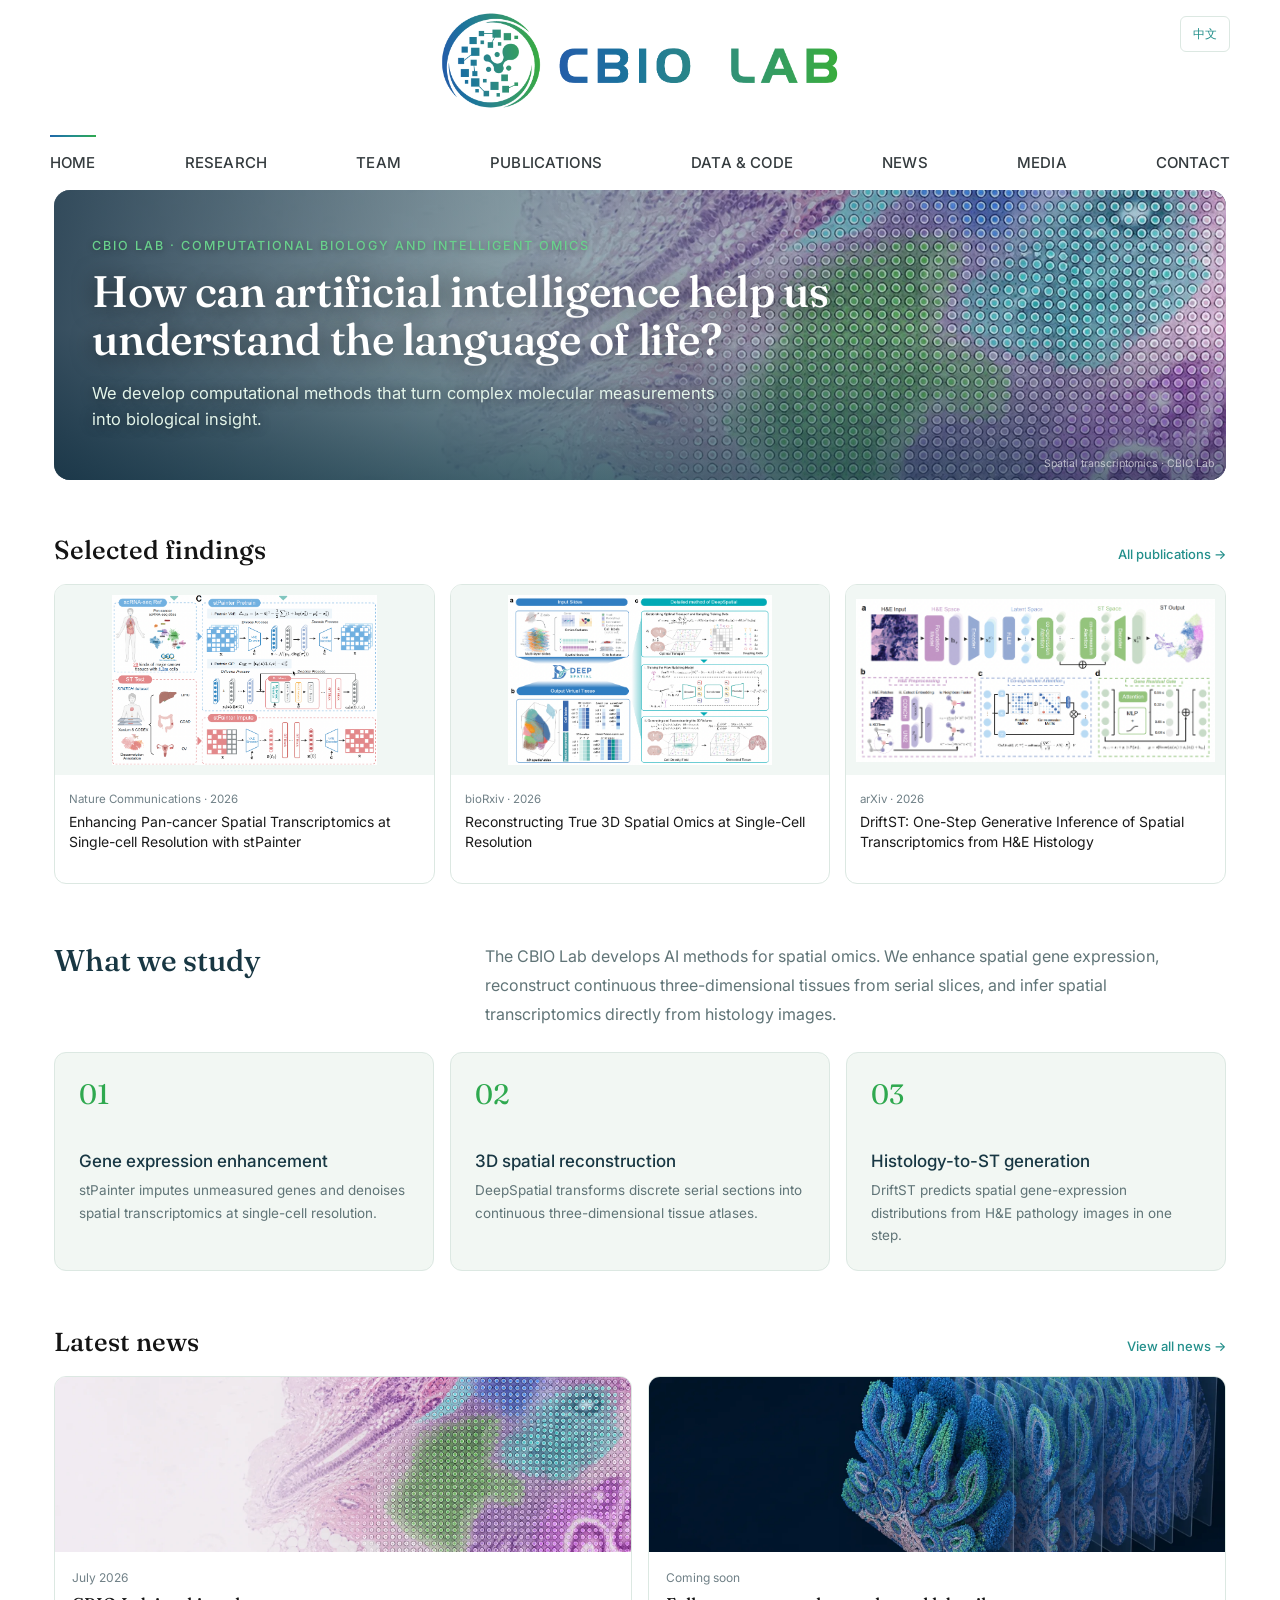
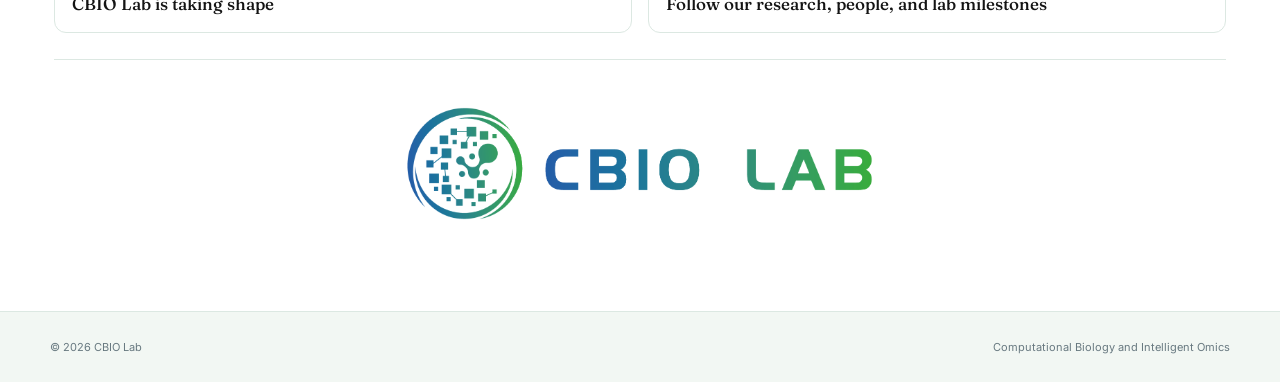
==== commit b819bcdb: "Replace site branding assets and restore header" ====
--- a/index.html
+++ b/index.html
@@ -6,11 +6,11 @@
   <meta name="description" content="CBIO Lab — Computational Biology and Intelligent Omics">
   <meta name="theme-color" content="#ffffff">
   <title>CBIO Lab | Computational Biology and Intelligent Omics</title>
-  <link rel="icon" href="assets/favicon.svg" type="image/svg+xml">
+  <link rel="icon" href="assets/cbio-lab-favicon.png" type="image/png">
   <link rel="preconnect" href="https://fonts.googleapis.com">
   <link rel="preconnect" href="https://fonts.gstatic.com" crossorigin>
   <link href="https://fonts.googleapis.com/css2?family=Fraunces:opsz,wght@9..144,400;9..144,500;9..144,600&family=Inter:wght@400;500;600&display=swap" rel="stylesheet">
-  <link rel="stylesheet" href="styles.css">
+  <link rel="stylesheet" href="styles.css?v=20260818">
   <script src="i18n.js" defer></script>
   <script src="script.js" defer></script>
 </head>
--- a/styles.css
+++ b/styles.css
@@ -6,7 +6,7 @@
 .site-header{height:190px;background:#fff}
 .header-inner{position:relative;width:min(calc(100% - 48px),1180px);height:100%;margin:auto;display:flex;flex-direction:column;align-items:center;justify-content:flex-end;gap:25px}
 .logo{display:flex;flex:0 0 auto;flex-direction:column;align-items:center}
-.logo-image{display:block;width:400px;height:100px;background:#fff url("assets/cbio-lab-logo-clean.png") center 50%/185% auto no-repeat;overflow:hidden}
+.logo-image{display:block;width:400px;height:100px;background:#fff url("assets/cbio-lab-logo.png") center/contain no-repeat;overflow:hidden}
 .main-nav{width:100%;height:55px;display:flex;align-items:flex-end;justify-content:space-between;gap:18px}
 .main-nav a{position:relative;display:flex;height:55px;align-items:center;font-size:15px;font-weight:500;letter-spacing:.01em;text-transform:uppercase;white-space:nowrap;color:#343b3e}
 .main-nav a:after{position:absolute;top:0;right:0;left:0;height:2px;background:linear-gradient(90deg,var(--primary),var(--teal),var(--accent));content:"";transform:scaleX(0);transition:transform .2s}
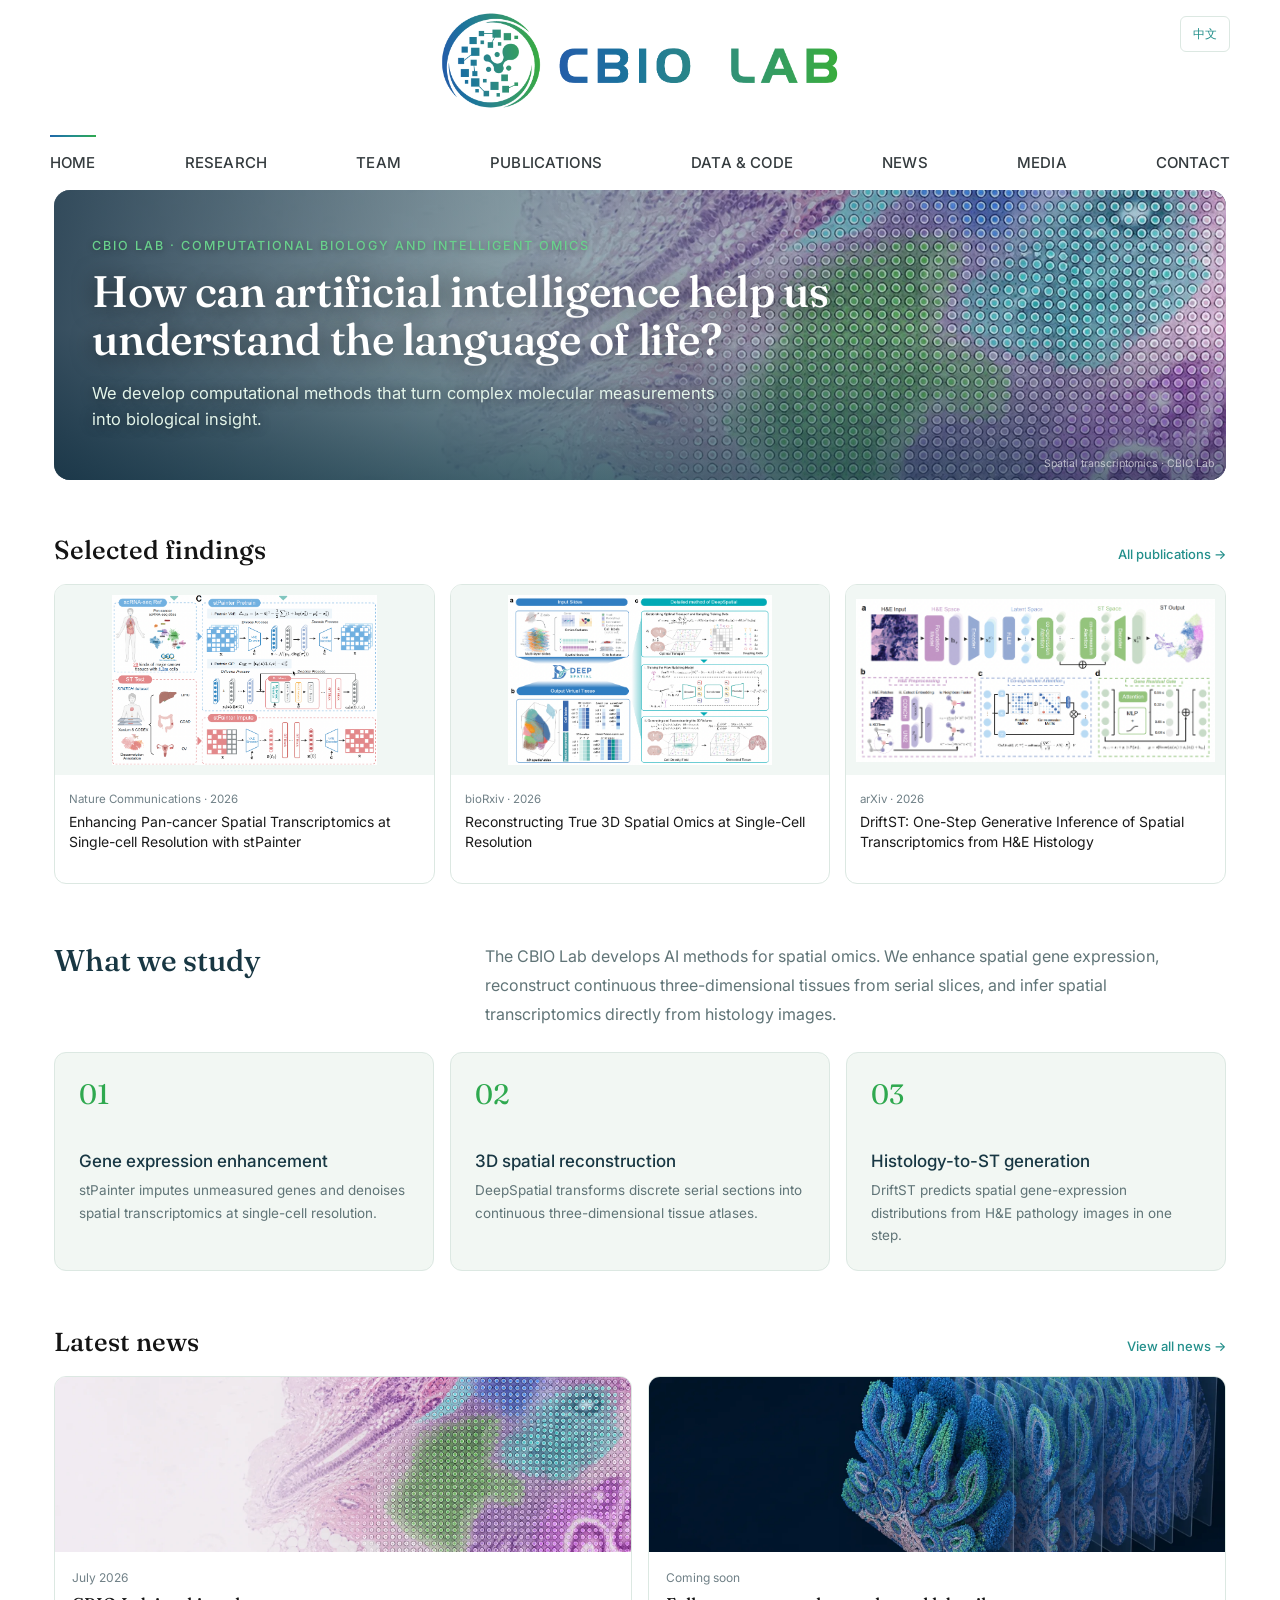
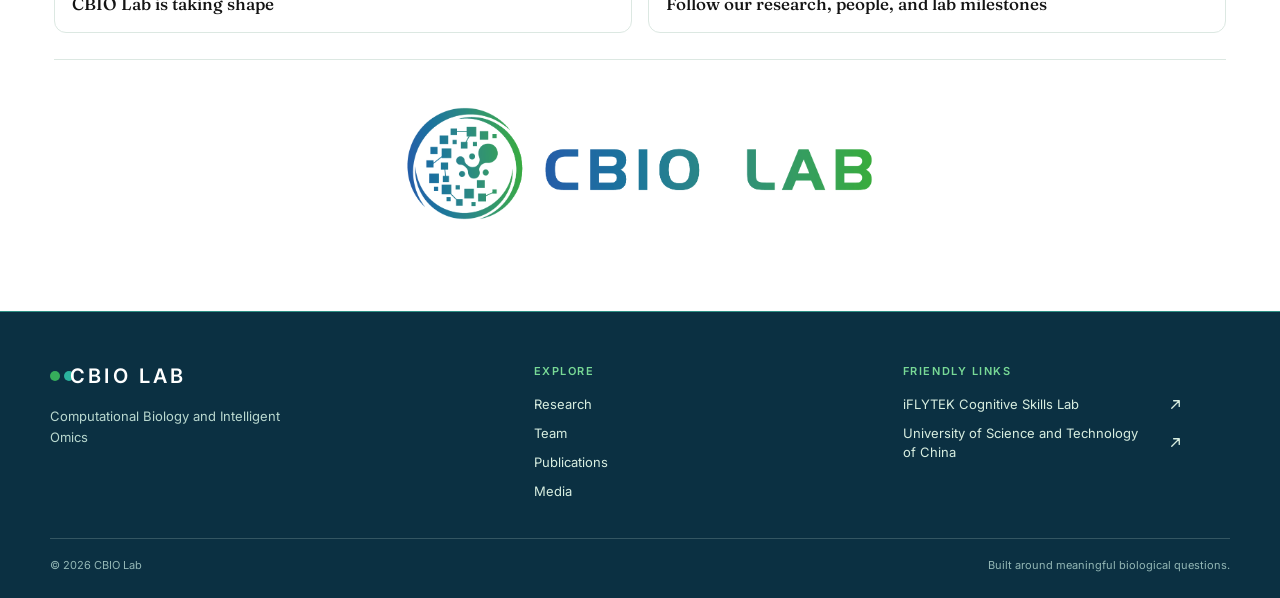
==== commit ddf271ae: "Design shared site footer" ====
--- a/index.html
+++ b/index.html
@@ -134,7 +134,40 @@
   </main>
 
   <footer class="site-footer">
-    <div><span>© <span data-year></span> CBIO Lab</span><span data-i18n="common.footer.tagline">Computational Biology and Intelligent Omics</span></div>
+    <div class="site-footer-inner">
+      <div class="site-footer-grid">
+        <div class="footer-brand">
+          <a class="footer-brand-name" href="index.html" aria-label="CBIO Lab home" data-i18n="common.logo.homeAriaLabel" data-i18n-attr="aria-label">CBIO LAB</a>
+          <p data-i18n="common.footer.tagline">Computational Biology and Intelligent Omics</p>
+        </div>
+        <div class="footer-column">
+          <h2 data-i18n="common.footer.exploreTitle">Explore</h2>
+          <nav class="footer-nav" aria-label="Explore" data-i18n="common.footer.exploreTitle" data-i18n-attr="aria-label:common.footer.exploreTitle">
+            <a href="research.html" data-i18n="common.nav.research">Research</a>
+            <a href="team.html" data-i18n="common.nav.team">Team</a>
+            <a href="publications.html" data-i18n="common.nav.publications">Publications</a>
+            <a href="media.html" data-i18n="common.nav.media">Media</a>
+          </nav>
+        </div>
+        <div class="footer-column">
+          <h2 data-i18n="common.footer.linksTitle">Friendly links</h2>
+          <nav class="footer-links" aria-label="Friendly links" data-i18n="common.footer.linksAriaLabel" data-i18n-attr="aria-label:common.footer.linksAriaLabel">
+            <a class="footer-link" href="https://cogskl.iflytek.com/" target="_blank" rel="noopener noreferrer">
+              <span data-i18n="common.footer.cogskl">iFLYTEK Cognitive Skills Lab</span>
+              <svg class="footer-link-icon" viewBox="0 0 16 16" aria-hidden="true"><path d="M4 12 12 4M6 4h6v6"></path></svg>
+            </a>
+            <a class="footer-link" href="https://www.ustc.edu.cn/" target="_blank" rel="noopener noreferrer">
+              <span data-i18n="common.footer.ustc">University of Science and Technology of China</span>
+              <svg class="footer-link-icon" viewBox="0 0 16 16" aria-hidden="true"><path d="M4 12 12 4M6 4h6v6"></path></svg>
+            </a>
+          </nav>
+        </div>
+      </div>
+      <div class="footer-bottom">
+        <span>© <span data-year></span> CBIO Lab</span>
+        <span data-i18n="common.footer.note">Built around meaningful biological questions.</span>
+      </div>
+    </div>
   </footer>
 </body>
 </html>
--- a/styles.css
+++ b/styles.css
@@ -1,7 +1,8 @@
 :root{--primary:#1f67aa;--teal:#238f8b;--green:#238f8b;--accent:#2fa94f;--bright:#36ad5b;--dark:#0b3042;--text:#183743;--muted:#607477;--line:#dce8e2}
 *{box-sizing:border-box}
 html{scroll-behavior:smooth}
-body{margin:0;background:#fff;color:var(--text);font-family:Inter,-apple-system,BlinkMacSystemFont,"Segoe UI",sans-serif;-webkit-font-smoothing:antialiased}
+body{min-height:100vh;margin:0;background:#fff;color:var(--text);font-family:Inter,-apple-system,BlinkMacSystemFont,"Segoe UI",sans-serif;-webkit-font-smoothing:antialiased;display:flex;flex-direction:column}
+main{flex:1}
 a{color:inherit;text-decoration:none}
 .site-header{height:190px;background:#fff}
 .header-inner{position:relative;width:min(calc(100% - 48px),1180px);height:100%;margin:auto;display:flex;flex-direction:column;align-items:center;justify-content:flex-end;gap:25px}
@@ -90,8 +91,20 @@
 .join-content h2{color:#fff;font-size:27px}
 .join-content p{max-width:580px;margin:6px 0 0;color:#c7e4d2;font-size:14.5px;line-height:1.5}
 .join-button{color:#072f2a;background:var(--bright);white-space:nowrap}
-.site-footer{margin-top:55px;padding:28px 24px;background:#f2f7f3;border-top:1px solid var(--line)}
-.site-footer>div{display:flex;max-width:1180px;margin:auto;justify-content:space-between;color:#687980;font-size:11px}
+.site-footer{margin-top:55px;padding:52px 24px 24px;color:#d8eee0;background:var(--dark);border-top:1px solid #2d8f83}
+.site-footer-inner{max-width:1180px;margin:auto}
+.site-footer-grid{display:grid;grid-template-columns:minmax(0,1.35fr) repeat(2,minmax(0,1fr));gap:42px;padding-bottom:38px}
+.footer-brand-name{display:inline-flex;align-items:center;gap:10px;color:#fff;font-size:20px;font-weight:600;letter-spacing:.16em}
+.footer-brand-name:before{width:10px;height:10px;background:var(--bright);border-radius:50%;content:"";box-shadow:14px 0 0 #2bb29e}
+.footer-brand p{max-width:245px;margin:18px 0 0;color:#b9d8cf;font-size:13px;line-height:1.65}
+.footer-column h2{margin:0 0 17px;color:#78d996;font-size:11px;font-weight:600;letter-spacing:.14em;text-transform:uppercase}
+.footer-nav,.footer-links{display:grid;gap:10px}
+.footer-nav a,.footer-link{width:max-content;color:#d8eee0;font-size:13px;line-height:1.45;transition:color .18s,transform .18s}
+.footer-nav a:hover,.footer-link:hover{color:#fff;transform:translateX(2px)}
+.footer-nav a:focus-visible,.footer-brand-name:focus-visible,.footer-link:focus-visible{outline:2px solid #78d996;outline-offset:4px;border-radius:2px}
+.footer-link{display:flex;width:min(100%,280px);align-items:center;justify-content:space-between;gap:18px}
+.footer-link-icon{width:15px;height:15px;flex:0 0 auto;fill:none;stroke:currentColor;stroke-linecap:round;stroke-linejoin:round;stroke-width:1.4}
+.footer-bottom{display:flex;align-items:center;justify-content:space-between;gap:20px;padding-top:18px;color:#93b7b5;border-top:1px solid rgba(216,238,224,.2);font-size:11px;line-height:1.5}
 .inner-hero{position:relative;display:flex;min-height:310px;align-items:flex-end;padding:42px;margin-bottom:42px;overflow:hidden;color:#fff;background:var(--dark);border-radius:16px}
 .inner-hero:before{position:absolute;inset:0;background:linear-gradient(90deg,rgba(11,48,66,.72) 0%,rgba(21,91,115,.36) 52%,rgba(47,169,79,.08) 100%),var(--page-image,linear-gradient(135deg,var(--primary),var(--accent)));background-color:var(--teal);background-blend-mode:normal,color;background-position:center;background-size:cover;content:""}
 .inner-hero.compact{min-height:230px;align-items:center;padding:32px 40px;margin-bottom:34px}
@@ -129,6 +142,10 @@
 .story-grid{display:grid;grid-template-columns:repeat(3,1fr);gap:16px}.story-card{overflow:hidden;border:1px solid var(--line);border-radius:12px}.story-image{height:190px;background-position:center;background-size:cover}.story-card:nth-child(1) .story-image{background-image:url("assets/spatial-transcriptomics-hero-v2.webp")}.story-card:nth-child(2) .story-image{background-image:url("assets/single-cell-omics-hero-v2.webp")}.story-card:nth-child(3) .story-image{background-image:url("assets/three-dimensional-omics-hero-v2.webp")}.story-body{padding:17px}.story-body small{color:var(--teal)}.story-body h3{margin:7px 0;font-family:Fraunces,serif;font-size:19px;font-weight:500}.story-body p{margin:0;color:var(--muted);font-size:13px}
 .join-grid{display:grid;grid-template-columns:1fr 1fr;gap:55px}.join-copy h2{margin:0 0 15px;font-family:Fraunces,serif;font-size:32px;font-weight:500}.join-copy p{color:var(--muted);line-height:1.75}.position-list{border-top:1px solid var(--line)}.position{padding:20px 0;border-bottom:1px solid var(--line)}.position h3{margin:0 0 6px;font-size:16px}.position span{color:var(--teal);font-size:12px}.contact-panel{padding:30px;background:var(--dark);color:#fff;border-radius:14px}.contact-panel h3{margin:0 0 10px;font-family:Fraunces,serif;font-size:25px;font-weight:500}.contact-panel p{color:#c7e4d2;font-size:14px}.contact-panel .button{margin-top:8px;background:var(--bright);color:#072f2a}
 .media-list{display:grid;grid-template-columns:repeat(2,1fr);gap:16px}.media-item{display:flex;gap:20px;padding:22px;border:1px solid var(--line);border-radius:12px}.media-icon{display:grid;width:48px;height:48px;flex:0 0 48px;place-items:center;color:var(--teal);background:#e3f3ea;border-radius:12px;font-size:20px}.media-item h3{margin:0;font-family:Fraunces,serif;font-size:19px;font-weight:500}.media-item p{margin:6px 0;color:var(--muted);font-size:13px}.media-item a{color:var(--teal);font-size:12px}
+.media-section{margin:52px 0}.media-section-heading{display:flex;align-items:baseline;justify-content:space-between;gap:24px;margin-bottom:18px}.media-section-heading h2{margin:0;color:#141414;font-family:Fraunces,Georgia,serif;font-size:30px;font-weight:500}.media-section-heading p{margin:0;color:var(--muted);font-size:14px;line-height:1.6}.media-feature-grid{display:grid;grid-template-columns:repeat(2,minmax(0,1fr));gap:20px}.media-feature-card{display:block;overflow:hidden;background:#fff;border:1px solid var(--line);border-radius:14px;transition:transform .18s,box-shadow .18s}.media-feature-card:hover{box-shadow:0 12px 28px rgba(20,40,30,.12);transform:translateY(-3px)}.media-card-art{position:relative;display:flex;min-height:280px;align-items:flex-end;padding:20px;background:linear-gradient(90deg,rgba(6,35,50,.82),rgba(6,35,50,.12)),url("assets/single-cell-omics-hero-v2.webp") center/cover;color:#fff}.media-card-art--empty{align-items:center;justify-content:center;background:linear-gradient(135deg,#e8f5ed,#e5f1f2 54%,#f8fbf8)}.media-play{position:absolute;top:50%;left:50%;display:grid;width:62px;height:62px;place-items:center;color:#fff;background:var(--teal);border:5px solid rgba(255,255,255,.82);border-radius:50%;font-size:21px;transform:translate(-50%,-50%);box-shadow:0 8px 24px rgba(4,39,50,.24)}.media-card-label{font-size:11px;font-weight:600;letter-spacing:.12em;text-transform:uppercase}.media-empty-mark{display:grid;width:76px;height:76px;place-items:center;color:var(--teal);background:rgba(255,255,255,.7);border:1px solid rgba(35,143,139,.2);border-radius:50%;font-size:34px;font-weight:300}.media-card-body{padding:20px 22px 22px}.media-card-body small,.media-mini-card small{color:var(--teal);font-size:11px;font-weight:600;letter-spacing:.1em;text-transform:uppercase}.media-card-body h3{margin:8px 0 6px;color:#141414;font-family:Fraunces,Georgia,serif;font-size:23px;font-weight:500}.media-card-body p{margin:0;color:var(--muted);font-size:14px;line-height:1.65}.media-card-link{display:inline-block;margin-top:16px;color:var(--teal);font-size:13px;font-weight:500}.media-feature-card--empty .media-card-link{color:#7b9492}.media-mini-grid{display:grid;grid-template-columns:repeat(4,minmax(0,1fr));gap:14px}.media-mini-card{min-height:214px;padding:18px;background:#fff;border:1px solid var(--line);border-radius:12px}.media-mini-icon{display:grid;width:42px;height:42px;place-items:center;margin-bottom:22px;color:var(--teal);background:#e4f3ea;border-radius:11px;font-size:20px}.media-mini-card h3{margin:8px 0 7px;color:#141414;font-family:Fraunces,Georgia,serif;font-size:18px;font-weight:500}.media-mini-card p{margin:0;color:var(--muted);font-size:13px;line-height:1.6}.media-detail-page{padding-top:34px}.media-back{display:inline-block;margin-bottom:34px;color:var(--teal);font-size:13px;font-weight:500}.media-detail-heading{max-width:760px;margin:0 auto 30px;text-align:center}.media-detail-heading h1{margin:0;color:#141414;font-family:Fraunces,Georgia,serif;font-size:46px;font-weight:500;line-height:1.1}.media-detail-heading p{margin:13px auto 0;max-width:620px;color:var(--muted);font-size:16px;line-height:1.7}.video-panel{max-width:1020px;margin:0 auto;padding:14px;background:#edf7f1;border:1px solid var(--line);border-radius:16px}.video-frame{width:100%;aspect-ratio:16/9;overflow:hidden;background:#081f2f;border-radius:10px}.video-frame iframe{display:block;width:100%;height:100%;border:0}
 @media(max-width:980px){.site-header{height:92px}.header-inner{flex-direction:row;justify-content:space-between}.logo-image{width:290px;height:72px}.main-nav{position:absolute;z-index:10;top:92px;right:0;left:0;display:none;height:auto;flex-direction:column;align-items:flex-start;padding:20px 28px;background:#fff;border-top:1px solid var(--line);box-shadow:0 12px 30px #052a361a}.main-nav.open{display:flex}.main-nav a{width:100%;height:auto;padding:10px 0}.menu-button{display:flex;width:40px;height:40px;flex-direction:column;align-items:center;justify-content:center;gap:5px;background:none;border:0}.menu-button span{width:22px;height:1.5px;background:var(--primary)}.language-toggle{top:50%;right:58px;transform:translateY(-50%)}.paper-grid{grid-template-columns:repeat(3,1fr)}.feature-list,.team-grid,.story-grid{grid-template-columns:repeat(2,1fr)}}
 @media(max-width:640px){.site-header{height:76px}.header-inner{width:calc(100% - 32px)}.logo-image{width:230px;height:58px}.logo.large .logo-image{width:300px;height:75px}.main-nav{top:76px}.language-toggle{right:54px}.page-shell{width:100%;margin-top:20px;padding:0 14px}.hero h1{font-size:30px}.hero-body{padding:1.7rem 1.4rem}.eyebrow{font-size:10.5px}.section-head h2{font-size:22px}.paper-grid{grid-template-columns:1fr;gap:10px}.paper-figure{height:180px}.paper-art{height:115px}.paper-body{min-height:0;padding:14px}.paper-body p{font-size:13px}.about-content{padding:1.5rem}.about-banner{height:170px}.methods{grid-template-columns:1fr}.news-grid{grid-template-columns:1fr}.join-content{padding:2rem 1.5rem}.site-footer>div{flex-direction:column;gap:5px}.inner-hero{min-height:270px;padding:28px 22px}.inner-hero.compact{min-height:205px;padding:24px 22px;margin-bottom:28px}.inner-hero h1,.inner-hero.compact h1{font-size:35px}.intro-row,.join-grid{grid-template-columns:1fr;gap:20px}.feature-list,.team-grid,.story-grid,.resource-grid,.media-list{grid-template-columns:1fr}.wide-item{grid-template-columns:1fr 24px;gap:8px}.wide-item .meta{grid-column:1/-1}}
+@media(max-width:980px){.media-mini-grid{grid-template-columns:repeat(2,minmax(0,1fr))}}
+@media(max-width:640px){.media-section-heading{display:block}.media-section-heading p{margin-top:7px}.media-feature-grid,.media-mini-grid{grid-template-columns:1fr}.media-card-art{min-height:220px}.media-card-body{padding:18px}.media-detail-page{padding-top:22px}.media-back{margin-bottom:26px}.media-detail-heading h1{font-size:35px}.video-panel{padding:8px;border-radius:12px}}
 @media(max-width:640px){.hero,.hero-body{min-height:270px}}
+@media(max-width:640px){.site-footer{margin-top:38px;padding:38px 20px 20px}.site-footer-grid{grid-template-columns:1fr;gap:30px;padding-bottom:30px}.footer-brand p{margin-top:14px}.footer-bottom{align-items:flex-start;flex-direction:column;gap:6px}}
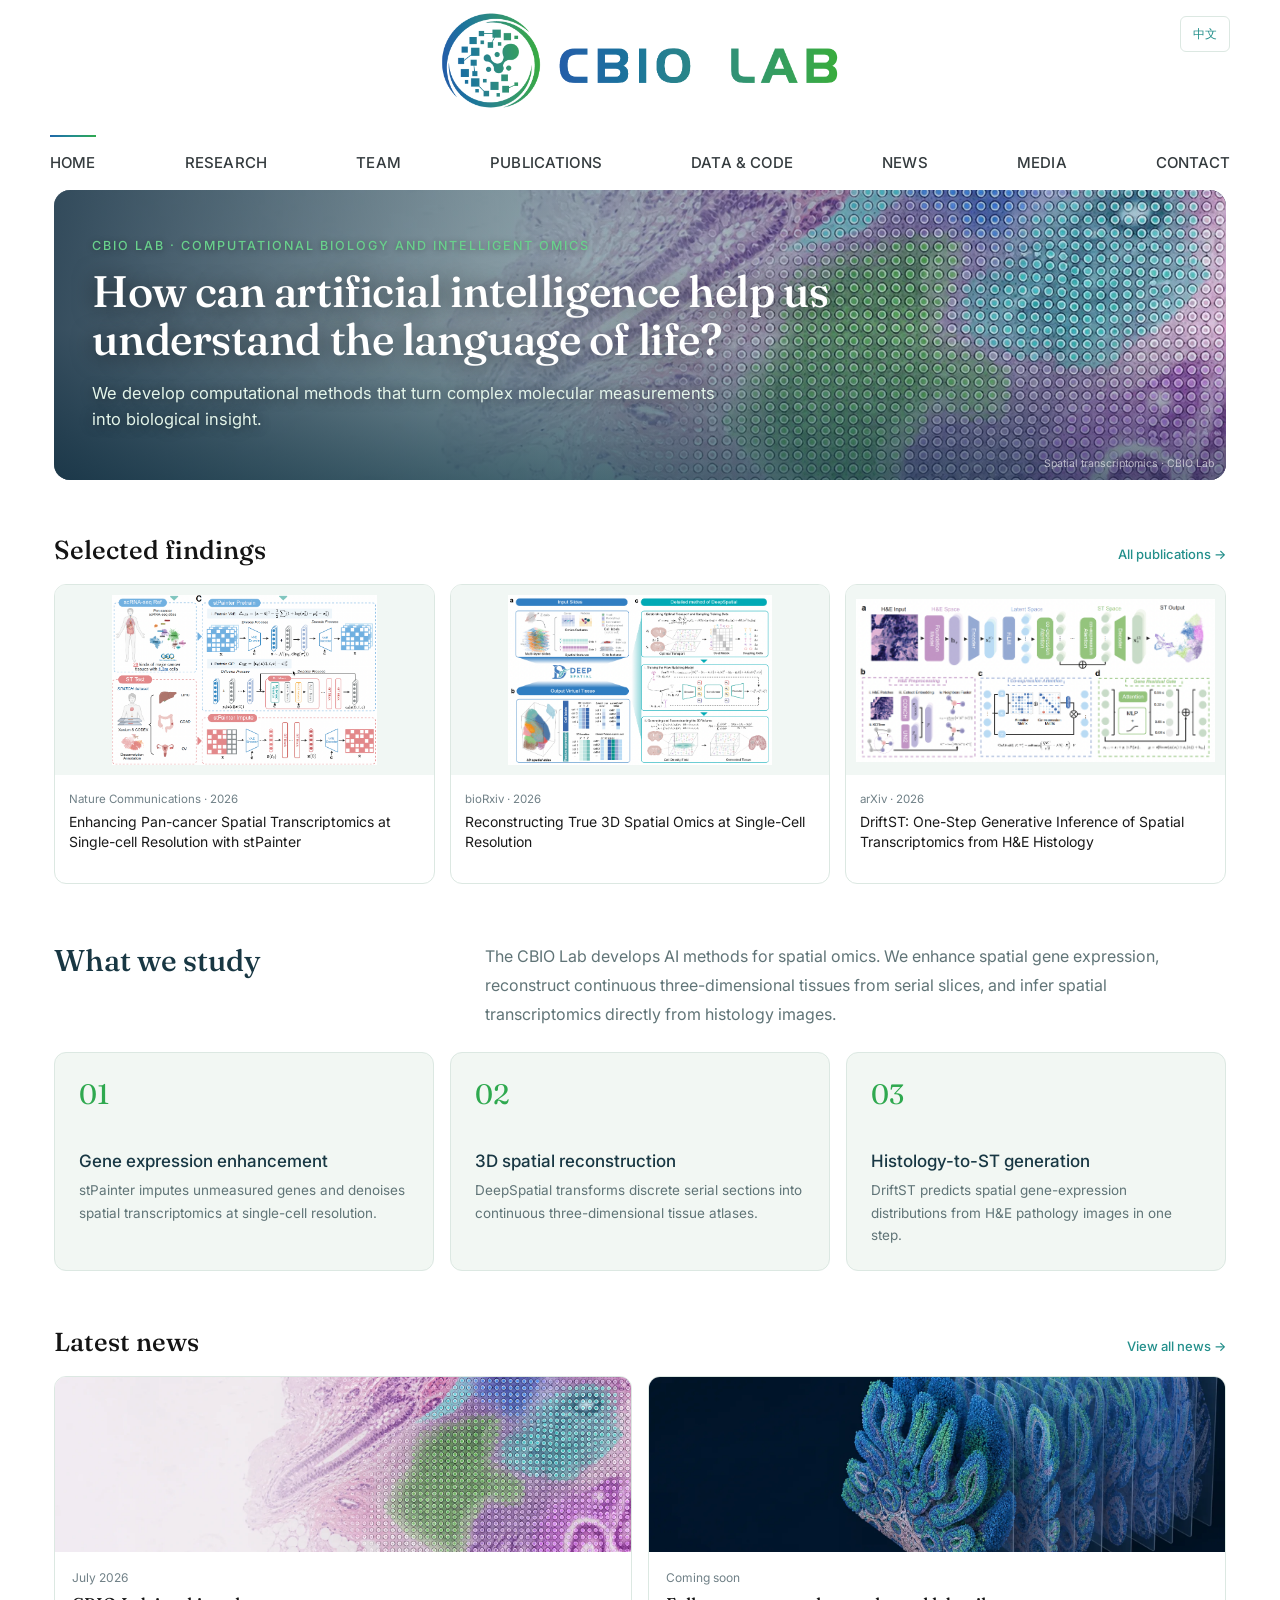
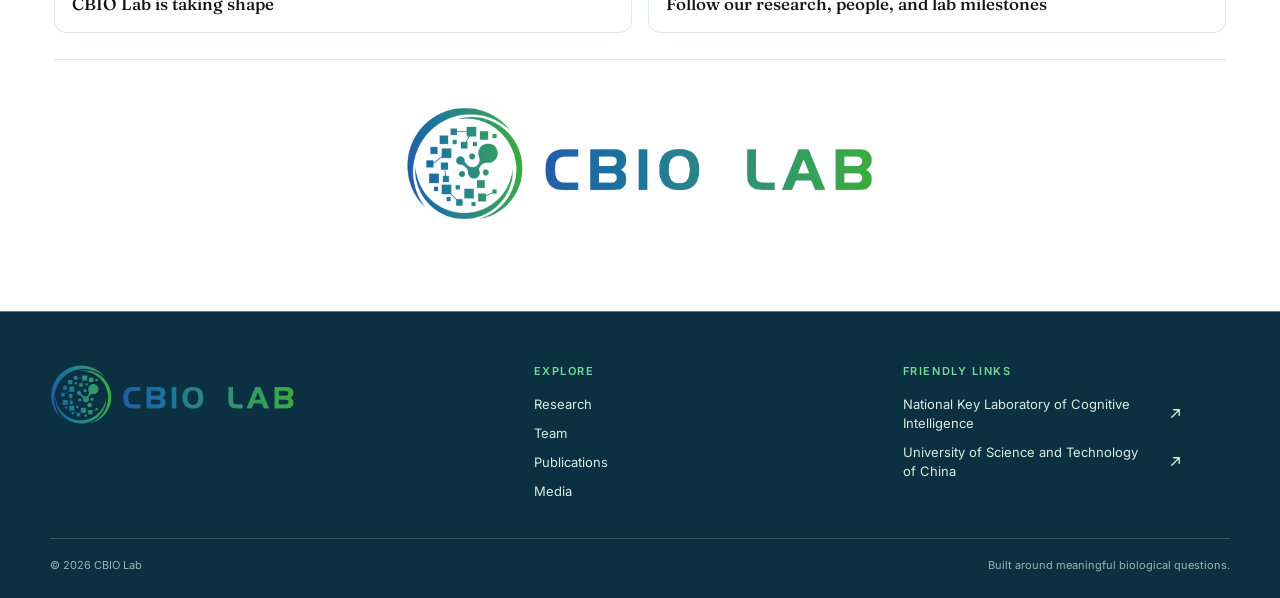
==== commit a9ac7a39: "Refine footer branding" ====
--- a/index.html
+++ b/index.html
@@ -136,10 +136,11 @@
   <footer class="site-footer">
     <div class="site-footer-inner">
       <div class="site-footer-grid">
-        <div class="footer-brand">
-          <a class="footer-brand-name" href="index.html" aria-label="CBIO Lab home" data-i18n="common.logo.homeAriaLabel" data-i18n-attr="aria-label">CBIO LAB</a>
-          <p data-i18n="common.footer.tagline">Computational Biology and Intelligent Omics</p>
-        </div>
+      <div class="footer-brand">
+        <a class="footer-brand-logo" href="index.html" aria-label="CBIO Lab home" data-i18n="common.logo.homeAriaLabel" data-i18n-attr="aria-label">
+          <img class="footer-logo" src="assets/cbio-lab-logo.png" alt="CBIO Lab" data-i18n="common.logo.imageAriaLabel" data-i18n-attr="alt">
+        </a>
+      </div>
         <div class="footer-column">
           <h2 data-i18n="common.footer.exploreTitle">Explore</h2>
           <nav class="footer-nav" aria-label="Explore" data-i18n="common.footer.exploreTitle" data-i18n-attr="aria-label:common.footer.exploreTitle">
@@ -153,7 +154,7 @@
           <h2 data-i18n="common.footer.linksTitle">Friendly links</h2>
           <nav class="footer-links" aria-label="Friendly links" data-i18n="common.footer.linksAriaLabel" data-i18n-attr="aria-label:common.footer.linksAriaLabel">
             <a class="footer-link" href="https://cogskl.iflytek.com/" target="_blank" rel="noopener noreferrer">
-              <span data-i18n="common.footer.cogskl">iFLYTEK Cognitive Skills Lab</span>
+            <span data-i18n="common.footer.cogskl">National Key Laboratory of Cognitive Intelligence</span>
               <svg class="footer-link-icon" viewBox="0 0 16 16" aria-hidden="true"><path d="M4 12 12 4M6 4h6v6"></path></svg>
             </a>
             <a class="footer-link" href="https://www.ustc.edu.cn/" target="_blank" rel="noopener noreferrer">
--- a/styles.css
+++ b/styles.css
@@ -94,14 +94,13 @@
 .site-footer{margin-top:55px;padding:52px 24px 24px;color:#d8eee0;background:var(--dark);border-top:1px solid #2d8f83}
 .site-footer-inner{max-width:1180px;margin:auto}
 .site-footer-grid{display:grid;grid-template-columns:minmax(0,1.35fr) repeat(2,minmax(0,1fr));gap:42px;padding-bottom:38px}
-.footer-brand-name{display:inline-flex;align-items:center;gap:10px;color:#fff;font-size:20px;font-weight:600;letter-spacing:.16em}
-.footer-brand-name:before{width:10px;height:10px;background:var(--bright);border-radius:50%;content:"";box-shadow:14px 0 0 #2bb29e}
-.footer-brand p{max-width:245px;margin:18px 0 0;color:#b9d8cf;font-size:13px;line-height:1.65}
+.footer-brand-logo{display:inline-flex;max-width:245px;align-items:center}
+.footer-logo{display:block;width:min(245px,100%);height:auto}
 .footer-column h2{margin:0 0 17px;color:#78d996;font-size:11px;font-weight:600;letter-spacing:.14em;text-transform:uppercase}
 .footer-nav,.footer-links{display:grid;gap:10px}
 .footer-nav a,.footer-link{width:max-content;color:#d8eee0;font-size:13px;line-height:1.45;transition:color .18s,transform .18s}
 .footer-nav a:hover,.footer-link:hover{color:#fff;transform:translateX(2px)}
-.footer-nav a:focus-visible,.footer-brand-name:focus-visible,.footer-link:focus-visible{outline:2px solid #78d996;outline-offset:4px;border-radius:2px}
+.footer-nav a:focus-visible,.footer-brand-logo:focus-visible,.footer-link:focus-visible{outline:2px solid #78d996;outline-offset:4px;border-radius:2px}
 .footer-link{display:flex;width:min(100%,280px);align-items:center;justify-content:space-between;gap:18px}
 .footer-link-icon{width:15px;height:15px;flex:0 0 auto;fill:none;stroke:currentColor;stroke-linecap:round;stroke-linejoin:round;stroke-width:1.4}
 .footer-bottom{display:flex;align-items:center;justify-content:space-between;gap:20px;padding-top:18px;color:#93b7b5;border-top:1px solid rgba(216,238,224,.2);font-size:11px;line-height:1.5}
@@ -148,4 +147,4 @@
 @media(max-width:980px){.media-mini-grid{grid-template-columns:repeat(2,minmax(0,1fr))}}
 @media(max-width:640px){.media-section-heading{display:block}.media-section-heading p{margin-top:7px}.media-feature-grid,.media-mini-grid{grid-template-columns:1fr}.media-card-art{min-height:220px}.media-card-body{padding:18px}.media-detail-page{padding-top:22px}.media-back{margin-bottom:26px}.media-detail-heading h1{font-size:35px}.video-panel{padding:8px;border-radius:12px}}
 @media(max-width:640px){.hero,.hero-body{min-height:270px}}
-@media(max-width:640px){.site-footer{margin-top:38px;padding:38px 20px 20px}.site-footer-grid{grid-template-columns:1fr;gap:30px;padding-bottom:30px}.footer-brand p{margin-top:14px}.footer-bottom{align-items:flex-start;flex-direction:column;gap:6px}}
+@media(max-width:640px){.site-footer{margin-top:38px;padding:38px 20px 20px}.site-footer-grid{grid-template-columns:1fr;gap:30px;padding-bottom:30px}.footer-bottom{align-items:flex-start;flex-direction:column;gap:6px}}
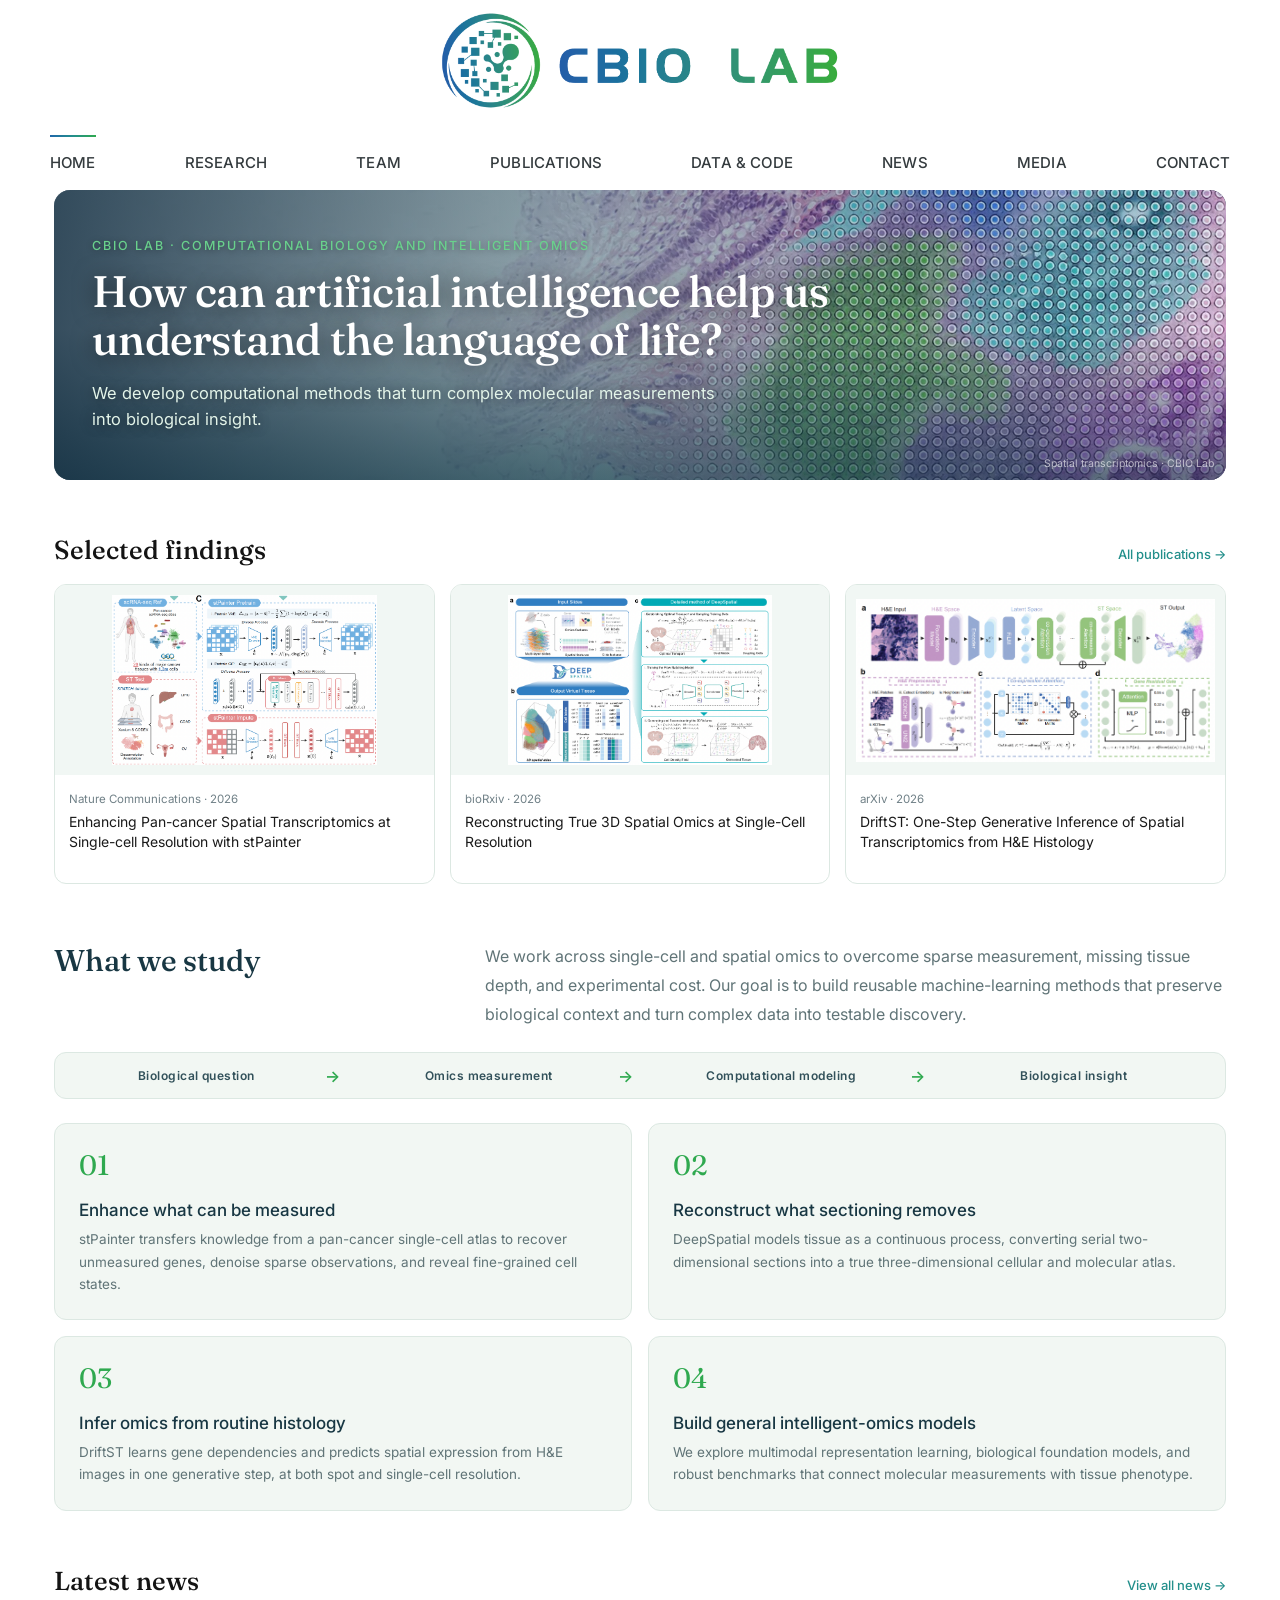
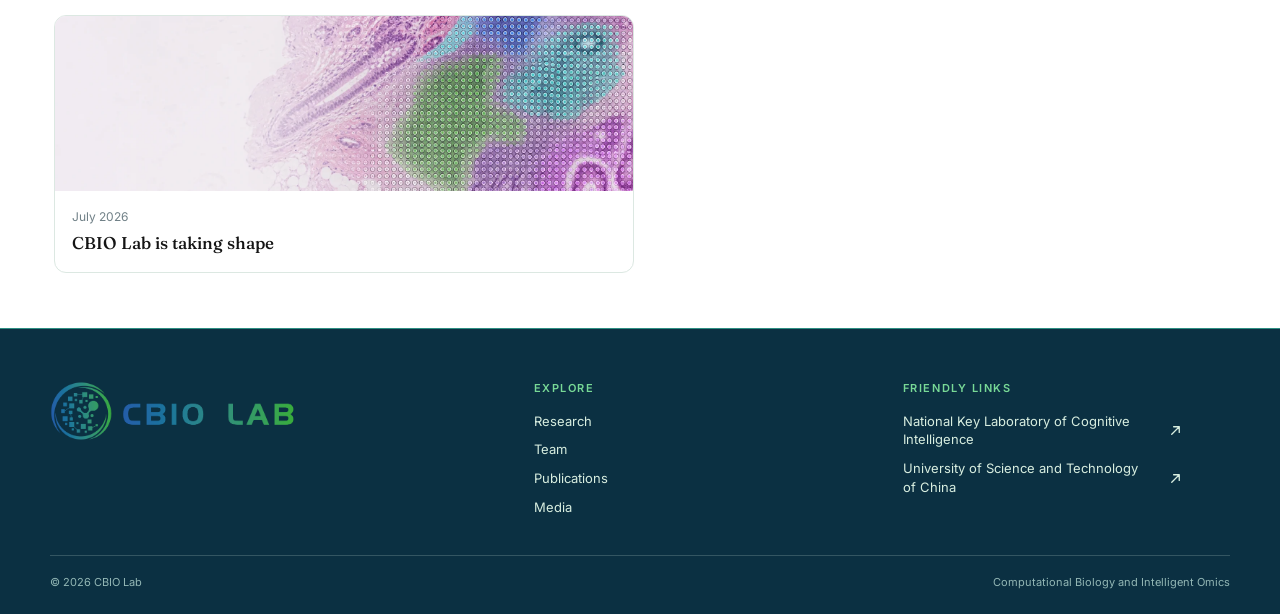
==== commit f2ac4921: "Refine team and research resources" ====
--- a/index.html
+++ b/index.html
@@ -10,29 +10,29 @@
   <link rel="preconnect" href="https://fonts.googleapis.com">
   <link rel="preconnect" href="https://fonts.gstatic.com" crossorigin>
   <link href="https://fonts.googleapis.com/css2?family=Fraunces:opsz,wght@9..144,400;9..144,500;9..144,600&family=Inter:wght@400;500;600&display=swap" rel="stylesheet">
-  <link rel="stylesheet" href="styles.css?v=20260818">
-  <script src="i18n.js" defer></script>
-  <script src="script.js" defer></script>
+  <link rel="stylesheet" href="styles.css?v=20260824">
+
+  <script src="script.js?v=20260824" defer></script>
 </head>
 <body data-page="home">
   <header class="site-header">
     <div class="header-inner">
-      <a class="logo" href="index.html" aria-label="CBIO Lab home" data-i18n="common.logo.homeAriaLabel" data-i18n-attr="aria-label">
-        <span class="logo-image" role="img" aria-label="CBIO Lab" data-i18n="common.logo.imageAriaLabel" data-i18n-attr="aria-label"></span>
+      <a class="logo" href="index.html" aria-label="CBIO Lab home">
+        <span class="logo-image" role="img" aria-label="CBIO Lab"></span>
 
       </a>
-      <button class="menu-button" aria-label="Open menu" aria-expanded="false" data-i18n="common.menu.openAriaLabel" data-i18n-attr="aria-label">
+      <button class="menu-button" aria-label="Open menu" aria-expanded="false">
         <span></span><span></span><span></span>
       </button>
-      <nav class="main-nav" aria-label="Main navigation" data-i18n="common.navigation.ariaLabel" data-i18n-attr="aria-label">
-        <a class="active" href="index.html" data-i18n="common.nav.home">Home</a>
-        <a href="research.html" data-i18n="common.nav.research">Research</a>
-        <a href="team.html" data-i18n="common.nav.team">Team</a>
-        <a href="publications.html" data-i18n="common.nav.publications">Publications</a>
-        <a href="data-code.html" data-i18n="common.nav.dataCode">Data &amp; Code</a>
-        <a href="news.html" data-i18n="common.nav.news">News</a>
-        <a href="media.html" data-i18n="common.nav.media">Media</a>
-        <a href="contact.html" data-i18n="common.nav.contact">Contact</a>
+      <nav class="main-nav" aria-label="Main navigation">
+        <a class="active" href="index.html">Home</a>
+        <a href="research.html">Research</a>
+        <a href="team.html">Team</a>
+        <a href="publications.html">Publications</a>
+        <a href="data-code.html">Data &amp; Code</a>
+        <a href="news.html">News</a>
+        <a href="media.html">Media</a>
+        <a href="contact.html">Contact</a>
 
       </nav>
     </div>
@@ -45,35 +45,35 @@
       <div class="hero-slide" style="background-image:url('assets/three-dimensional-omics-hero-v2.webp')"></div>
       <div class="hero-scrim"></div>
       <div class="hero-body">
-        <div class="eyebrow" data-i18n="home.hero.eyebrow">CBIO LAB · COMPUTATIONAL BIOLOGY AND INTELLIGENT OMICS</div>
-        <h1 data-i18n="home.hero.title">How can artificial intelligence help us understand the language of life?</h1>
-        <p class="hero-sub" data-i18n="home.hero.body">We develop computational methods that turn complex molecular measurements into biological insight.</p>
+        <div class="eyebrow">CBIO LAB · COMPUTATIONAL BIOLOGY AND INTELLIGENT OMICS</div>
+        <h1>How can artificial intelligence help us understand the language of life?</h1>
+        <p class="hero-sub">We develop computational methods that turn complex molecular measurements into biological insight.</p>
       </div>
       <div class="hero-credit" data-credit>Spatial omics · CBIO Lab</div>
     </section>
 
     <section class="content-section" id="publications">
       <div class="section-head">
-        <h2 data-i18n="home.selectedFindings.heading">Selected findings</h2>
-        <a href="publications.html" data-i18n="home.selectedFindings.action">All publications →</a>
+        <h2>Selected findings</h2>
+        <a href="publications.html">All publications →</a>
       </div>
       <div class="paper-grid">
         <article class="paper-card">
-          <a href="#" class="paper-main">
-            <div class="paper-figure"><img src="assets/stpainter-method.png" alt="stPainter method overview" data-i18n="common.imageAlts.stPainter" data-i18n-attr="alt"></div>
-            <div class="paper-body"><span data-i18n="home.selectedFindings.stPainterVenue">Nature Communications · 2026</span><p data-i18n="home.selectedFindings.stPainterTitle">Enhancing Pan-cancer Spatial Transcriptomics at Single-cell Resolution with stPainter</p></div>
+          <a href="https://www.nature.com/articles/s41467-026-76552-x" class="paper-main" target="_blank" rel="noopener noreferrer">
+            <div class="paper-figure"><img src="assets/stpainter-method.png" alt="stPainter method overview"></div>
+            <div class="paper-body"><span>Nature Communications · 2026</span><p>Enhancing Pan-cancer Spatial Transcriptomics at Single-cell Resolution with stPainter</p></div>
           </a>
         </article>
         <article class="paper-card">
-          <a href="#" class="paper-main">
-            <div class="paper-figure"><img src="assets/deepspatial-method.png" alt="DeepSpatial method overview" data-i18n="common.imageAlts.deepSpatial" data-i18n-attr="alt"></div>
-            <div class="paper-body"><span data-i18n="home.selectedFindings.deepSpatialVenue">bioRxiv · 2026</span><p data-i18n="home.selectedFindings.deepSpatialTitle">Reconstructing True 3D Spatial Omics at Single-Cell Resolution</p></div>
+          <a href="https://www.biorxiv.org/content/10.64898/2026.04.28.721395v2" class="paper-main" target="_blank" rel="noopener noreferrer">
+            <div class="paper-figure"><img src="assets/deepspatial-method.png" alt="DeepSpatial method overview"></div>
+            <div class="paper-body"><span>bioRxiv · 2026</span><p>Reconstructing True 3D Spatial Omics at Single-Cell Resolution</p></div>
           </a>
         </article>
         <article class="paper-card">
-          <a href="#" class="paper-main">
-            <div class="paper-figure"><img src="assets/driftst-method.png" alt="DriftST method overview" data-i18n="common.imageAlts.driftST" data-i18n-attr="alt"></div>
-            <div class="paper-body"><span data-i18n="home.selectedFindings.driftSTVenue">arXiv · 2026</span><p data-i18n="home.selectedFindings.driftSTTitle">DriftST: One-Step Generative Inference of Spatial Transcriptomics from H&amp;E Histology</p></div>
+          <a href="https://arxiv.org/abs/2607.04740" class="paper-main" target="_blank" rel="noopener noreferrer">
+            <div class="paper-figure"><img src="assets/driftst-method.png" alt="DriftST method overview"></div>
+            <div class="paper-body"><span>arXiv · 2026</span><p>DriftST: One-Step Generative Inference of Spatial Transcriptomics from H&amp;E Histology</p></div>
           </a>
         </article>
       </div>
@@ -81,54 +81,52 @@
 
     <section class="home-research" id="research">
       <div class="intro-row">
-        <h2 data-i18n="home.whatWeStudy.heading">What we study</h2>
-        <p data-i18n="home.whatWeStudy.body">The CBIO Lab develops AI methods for spatial omics. We enhance spatial gene expression, reconstruct continuous three-dimensional tissues from serial slices, and infer spatial transcriptomics directly from histology images.</p>
+        <h2>What we study</h2>
+        <p>We work across single-cell and spatial omics to overcome sparse measurement, missing tissue depth, and experimental cost. Our goal is to build reusable machine-learning methods that preserve biological context and turn complex data into testable discovery.</p>
       </div>
-      <div class="feature-list">
+      <div class="research-pipeline" aria-label="Research workflow">
+        <span>Biological question</span>
+        <span>Omics measurement</span>
+        <span>Computational modeling</span>
+        <span>Biological insight</span>
+      </div>
+      <div class="feature-list feature-list--four">
         <article class="feature-card">
           <span class="number">01</span>
-          <h3 data-i18n="home.whatWeStudy.enhancementTitle">Gene expression enhancement</h3>
-          <p data-i18n="home.whatWeStudy.enhancementBody">stPainter imputes unmeasured genes and denoises spatial transcriptomics at single-cell resolution.</p>
+          <h3>Enhance what can be measured</h3>
+          <p>stPainter transfers knowledge from a pan-cancer single-cell atlas to recover unmeasured genes, denoise sparse observations, and reveal fine-grained cell states.</p>
         </article>
         <article class="feature-card">
           <span class="number">02</span>
-          <h3 data-i18n="home.whatWeStudy.reconstructionTitle">3D spatial reconstruction</h3>
-          <p data-i18n="home.whatWeStudy.reconstructionBody">DeepSpatial transforms discrete serial sections into continuous three-dimensional tissue atlases.</p>
+          <h3>Reconstruct what sectioning removes</h3>
+          <p>DeepSpatial models tissue as a continuous process, converting serial two-dimensional sections into a true three-dimensional cellular and molecular atlas.</p>
         </article>
         <article class="feature-card">
           <span class="number">03</span>
-          <h3 data-i18n="home.whatWeStudy.generationTitle">Histology-to-ST generation</h3>
-          <p data-i18n="home.whatWeStudy.generationBody">DriftST predicts spatial gene-expression distributions from H&amp;E pathology images in one step.</p>
+          <h3>Infer omics from routine histology</h3>
+          <p>DriftST learns gene dependencies and predicts spatial expression from H&amp;E images in one generative step, at both spot and single-cell resolution.</p>
+        </article>
+        <article class="feature-card">
+          <span class="number">04</span>
+          <h3>Build general intelligent-omics models</h3>
+          <p>We explore multimodal representation learning, biological foundation models, and robust benchmarks that connect molecular measurements with tissue phenotype.</p>
         </article>
       </div>
     </section>
 
     <section class="content-section" id="news">
       <div class="section-head">
-        <h2 data-i18n="home.latestNews.heading">Latest news</h2>
-        <a href="news.html" data-i18n="home.latestNews.action">View all news →</a>
+        <h2>Latest news</h2>
+        <a href="news.html">View all news →</a>
       </div>
-      <div class="news-grid">
+      <div class="news-grid news-grid--single">
         <article class="news-card">
-          <a href="#">
+          <a href="news.html">
             <div class="news-image news-image-1"></div>
-            <div class="news-body"><span data-i18n="home.latestNews.item1Date">July 2026</span><h3 data-i18n="home.latestNews.item1Title">CBIO Lab is taking shape</h3></div>
-          </a>
-        </article>
-        <article class="news-card">
-          <a href="#">
-            <div class="news-image news-image-2"></div>
-            <div class="news-body"><span data-i18n="home.latestNews.item2Date">Coming soon</span><h3 data-i18n="home.latestNews.item2Title">Follow our research, people, and lab milestones</h3></div>
+            <div class="news-body"><span>July 2026</span><h3>CBIO Lab is taking shape</h3></div>
           </a>
         </article>
       </div>
-    </section>
-
-    <section class="brand-signature" id="team">
-      <a class="logo large" href="index.html" aria-label="CBIO Lab home" data-i18n="common.logo.homeAriaLabel" data-i18n-attr="aria-label">
-        <span class="logo-image" role="img" aria-label="CBIO Lab" data-i18n="common.logo.imageAriaLabel" data-i18n-attr="aria-label"></span>
-
-      </a>
     </section>
 
   </main>
@@ -137,28 +135,28 @@
     <div class="site-footer-inner">
       <div class="site-footer-grid">
       <div class="footer-brand">
-        <a class="footer-brand-logo" href="index.html" aria-label="CBIO Lab home" data-i18n="common.logo.homeAriaLabel" data-i18n-attr="aria-label">
-          <img class="footer-logo" src="assets/cbio-lab-logo.png" alt="CBIO Lab" data-i18n="common.logo.imageAriaLabel" data-i18n-attr="alt">
+        <a class="footer-brand-logo" href="index.html" aria-label="CBIO Lab home">
+          <img class="footer-logo" src="assets/cbio-lab-logo.png" alt="CBIO Lab">
         </a>
       </div>
         <div class="footer-column">
-          <h2 data-i18n="common.footer.exploreTitle">Explore</h2>
-          <nav class="footer-nav" aria-label="Explore" data-i18n="common.footer.exploreTitle" data-i18n-attr="aria-label:common.footer.exploreTitle">
-            <a href="research.html" data-i18n="common.nav.research">Research</a>
-            <a href="team.html" data-i18n="common.nav.team">Team</a>
-            <a href="publications.html" data-i18n="common.nav.publications">Publications</a>
-            <a href="media.html" data-i18n="common.nav.media">Media</a>
+          <h2>Explore</h2>
+          <nav class="footer-nav" aria-label="Explore">
+            <a href="research.html">Research</a>
+            <a href="team.html">Team</a>
+            <a href="publications.html">Publications</a>
+            <a href="media.html">Media</a>
           </nav>
         </div>
         <div class="footer-column">
-          <h2 data-i18n="common.footer.linksTitle">Friendly links</h2>
-          <nav class="footer-links" aria-label="Friendly links" data-i18n="common.footer.linksAriaLabel" data-i18n-attr="aria-label:common.footer.linksAriaLabel">
+          <h2>Friendly links</h2>
+          <nav class="footer-links" aria-label="Friendly links">
             <a class="footer-link" href="https://cogskl.iflytek.com/" target="_blank" rel="noopener noreferrer">
-            <span data-i18n="common.footer.cogskl">National Key Laboratory of Cognitive Intelligence</span>
+            <span>National Key Laboratory of Cognitive Intelligence</span>
               <svg class="footer-link-icon" viewBox="0 0 16 16" aria-hidden="true"><path d="M4 12 12 4M6 4h6v6"></path></svg>
             </a>
             <a class="footer-link" href="https://www.ustc.edu.cn/" target="_blank" rel="noopener noreferrer">
-              <span data-i18n="common.footer.ustc">University of Science and Technology of China</span>
+              <span>University of Science and Technology of China</span>
               <svg class="footer-link-icon" viewBox="0 0 16 16" aria-hidden="true"><path d="M4 12 12 4M6 4h6v6"></path></svg>
             </a>
           </nav>
@@ -166,7 +164,7 @@
       </div>
       <div class="footer-bottom">
         <span>© <span data-year></span> CBIO Lab</span>
-        <span data-i18n="common.footer.note">Built around meaningful biological questions.</span>
+        <span>Computational Biology and Intelligent Omics</span>
       </div>
     </div>
   </footer>
--- a/styles.css
+++ b/styles.css
@@ -74,6 +74,7 @@
 .methods h3{margin:0 0 5px;font-size:15.5px;font-weight:500}
 .methods p{margin:0;color:#5f7178;font-size:13.5px;line-height:1.55}
 .news-grid{display:grid;grid-template-columns:repeat(2,1fr);gap:16px}
+.news-grid--single{grid-template-columns:minmax(0,580px)}
 .news-image{height:175px;background-position:center;background-size:cover}
 .news-image-1{background-image:url("assets/spatial-transcriptomics-hero-v2.webp")}
 .news-image-2{background-image:url("assets/three-dimensional-omics-hero-v2.webp")}
@@ -118,14 +119,25 @@
 .inner-content{padding-bottom:70px}
 .home-research{margin-top:3.6rem}
 .home-research .intro-row{margin:0 0 24px}
+.research-pipeline{display:grid;grid-template-columns:repeat(4,minmax(0,1fr));margin:0 0 24px;overflow:hidden;background:#f2f7f3;border:1px solid var(--line);border-radius:12px}
+.research-pipeline span{position:relative;padding:15px 28px 15px 18px;color:#32515a;font-size:12px;font-weight:600;letter-spacing:.04em;text-align:center}
+.research-pipeline span:not(:last-child):after{position:absolute;top:50%;right:7px;color:var(--accent);font-size:16px;content:"→";transform:translateY(-50%)}
 .intro-row{display:grid;grid-template-columns:1fr 2fr;gap:60px;margin:55px 0}
 .intro-row h2,.content-block h2{margin:0;font-family:Fraunces,Georgia,serif;font-size:30px;font-weight:500}
 .intro-row>p{margin:0;color:var(--muted);font-size:16px;line-height:1.8}
 .feature-list{display:grid;grid-template-columns:repeat(3,1fr);gap:16px}
+.feature-list--four{grid-template-columns:repeat(2,minmax(0,1fr))}
 .feature-card{padding:24px;background:#f2f7f3;border:1px solid var(--line);border-radius:12px}
 .feature-card .number{color:var(--accent);font-family:Fraunces,serif;font-size:28px}
 .feature-card h3{margin:40px 0 8px;font-size:17px;font-weight:500}
 .feature-card p{margin:0;color:var(--muted);font-size:13.5px;line-height:1.65}
+.home-research .feature-card h3{margin-top:18px}
+.research-areas{border-top:1px solid var(--line)}
+.research-area{display:grid;grid-template-columns:150px minmax(0,1fr) 155px;gap:30px;align-items:start;padding:32px 10px;border-bottom:1px solid var(--line)}
+.research-area-index{display:flex;flex-direction:column;gap:7px}.research-area-index span{color:var(--accent);font-family:Fraunces,serif;font-size:34px}.research-area-index small,.research-area-project small{color:var(--teal);font-size:10.5px;font-weight:600;letter-spacing:.1em;text-transform:uppercase}
+.research-area-copy h2{margin:0 0 10px;font-family:Fraunces,Georgia,serif;font-size:25px;font-weight:500}.research-area-copy p{max-width:680px;margin:0;color:var(--muted);font-size:14px;line-height:1.75}
+.research-area-project{display:flex;flex-direction:column;gap:8px;padding-top:8px}.research-area-project strong{color:var(--primary);font-size:15px;font-weight:600}
+.research-principles{display:grid;grid-template-columns:repeat(3,minmax(0,1fr));gap:16px}.research-principles article{padding:22px;background:#fff;border:1px solid var(--line);border-top:3px solid var(--accent);border-radius:12px}.research-principles h3{margin:0 0 8px;font-size:16px}.research-principles p{margin:0;color:var(--muted);font-size:13px;line-height:1.65}
 .content-block{margin-top:54px}
 .content-block-head{display:flex;align-items:flex-end;justify-content:space-between;margin-bottom:18px}
 .content-block-head p{max-width:550px;margin:0;color:var(--muted);font-size:14px}
@@ -137,14 +149,28 @@
 .wide-list{border-top:1px solid var(--line)}
 .wide-item{display:grid;grid-template-columns:145px 1fr 35px;gap:28px;align-items:center;padding:25px 10px;border-bottom:1px solid var(--line)}
 .wide-item .meta{color:var(--teal);font-size:12px}.wide-item h3{margin:0;font-family:Fraunces,serif;font-size:20px;font-weight:500;line-height:1.4}.wide-item>a{color:var(--teal);font-size:20px}
-.resource-grid{display:grid;grid-template-columns:repeat(2,1fr);gap:16px}.resource-card{padding:25px;background:#f2f7f3;border:1px solid var(--line);border-radius:12px}.resource-card small{color:var(--teal);text-transform:uppercase;letter-spacing:.1em}.resource-card h3{margin:18px 0 8px;font-family:Fraunces,serif;font-size:22px;font-weight:500}.resource-card p{color:var(--muted);font-size:14px}.resource-card a{color:var(--teal);font-size:13px;font-weight:500}
+.resource-list{border-top:1px solid var(--line)}.resource-item{display:grid;grid-template-columns:70px minmax(0,1fr) minmax(260px,auto);gap:28px;align-items:center;padding:28px 8px;border-bottom:1px solid var(--line)}.resource-index{color:var(--accent);font-family:Fraunces,Georgia,serif;font-size:28px}.resource-label{color:var(--teal);font-size:11px;font-weight:600;letter-spacing:.1em;text-transform:uppercase}.resource-copy h2{margin:7px 0 5px;font-family:Fraunces,Georgia,serif;font-size:25px;font-weight:500}.resource-copy p{max-width:680px;margin:0;color:var(--muted);font-size:13px;line-height:1.6}.resource-links{display:flex;flex-wrap:wrap;justify-content:flex-end;gap:8px}.resource-links a{display:inline-flex;align-items:center;gap:7px;padding:9px 11px;color:var(--teal);border:1px solid var(--line);border-radius:9px;background:#fff;font-size:11.5px;font-weight:600;transition:color .18s,border-color .18s,background .18s}.resource-links a:hover{color:#fff;border-color:var(--teal);background:var(--teal)}.resource-links svg{width:17px;height:17px;fill:none;stroke:currentColor;stroke-linecap:round;stroke-linejoin:round;stroke-width:1.7}
 .story-grid{display:grid;grid-template-columns:repeat(3,1fr);gap:16px}.story-card{overflow:hidden;border:1px solid var(--line);border-radius:12px}.story-image{height:190px;background-position:center;background-size:cover}.story-card:nth-child(1) .story-image{background-image:url("assets/spatial-transcriptomics-hero-v2.webp")}.story-card:nth-child(2) .story-image{background-image:url("assets/single-cell-omics-hero-v2.webp")}.story-card:nth-child(3) .story-image{background-image:url("assets/three-dimensional-omics-hero-v2.webp")}.story-body{padding:17px}.story-body small{color:var(--teal)}.story-body h3{margin:7px 0;font-family:Fraunces,serif;font-size:19px;font-weight:500}.story-body p{margin:0;color:var(--muted);font-size:13px}
-.join-grid{display:grid;grid-template-columns:1fr 1fr;gap:55px}.join-copy h2{margin:0 0 15px;font-family:Fraunces,serif;font-size:32px;font-weight:500}.join-copy p{color:var(--muted);line-height:1.75}.position-list{border-top:1px solid var(--line)}.position{padding:20px 0;border-bottom:1px solid var(--line)}.position h3{margin:0 0 6px;font-size:16px}.position span{color:var(--teal);font-size:12px}.contact-panel{padding:30px;background:var(--dark);color:#fff;border-radius:14px}.contact-panel h3{margin:0 0 10px;font-family:Fraunces,serif;font-size:25px;font-weight:500}.contact-panel p{color:#c7e4d2;font-size:14px}.contact-panel .button{margin-top:8px;background:var(--bright);color:#072f2a}
+.story-grid--single{grid-template-columns:minmax(0,580px)}
+.publication-list{border-top:1px solid var(--line)}
+.publication-item{display:grid;grid-template-columns:90px minmax(0,1fr);gap:34px;padding:30px 8px;border-bottom:1px solid var(--line)}
+.publication-year{color:var(--accent);font-family:Fraunces,Georgia,serif;font-size:28px}
+.publication-venue{color:var(--teal);font-size:11px;font-weight:600;letter-spacing:.11em;text-transform:uppercase}
+.publication-copy h2{max-width:920px;margin:8px 0 9px;font-family:Fraunces,Georgia,serif;font-size:24px;font-weight:500;line-height:1.35}.publication-copy h2 a:hover{color:var(--primary)}
+.publication-authors{max-width:920px;margin:0;color:var(--muted);font-size:12.5px;line-height:1.65}
+.publication-link{display:inline-block;margin-top:13px;color:var(--teal);font-size:12.5px;font-weight:600}
+.join-grid{display:grid;grid-template-columns:minmax(0,.82fr) minmax(440px,1.18fr);align-items:start;gap:48px}.join-copy h2{margin:0 0 15px;font-family:Fraunces,serif;font-size:30px;font-weight:500}.join-copy p{margin-bottom:22px;color:var(--muted);font-size:14px;line-height:1.7}.position-list{border-top:1px solid var(--line)}.position{padding:18px 0;border-bottom:1px solid var(--line)}.position h3{margin:4px 0 0;font-size:15px;line-height:1.45}.position span{color:var(--teal);font-size:11.5px}.contact-panel{padding:30px;background:var(--dark);color:#fff;border-radius:14px}.contact-panel h3{margin:0 0 10px;font-family:Fraunces,serif;font-size:25px;font-weight:500}.contact-panel p{margin-bottom:0;color:#c7e4d2;font-size:14px;line-height:1.6}.contact-panel .button{margin-top:8px;background:var(--bright);color:#072f2a}
+.contact-email-list{display:grid;gap:10px;margin-top:20px}.contact-person{display:flex;align-items:center;justify-content:space-between;gap:18px;padding:13px 14px;background:rgba(255,255,255,.08);border:1px solid rgba(255,255,255,.18);border-radius:10px;transition:background .18s,border-color .18s}.contact-person:hover{background:rgba(255,255,255,.13);border-color:rgba(120,217,150,.65)}.contact-person span{display:flex;flex-direction:column;gap:3px}.contact-person strong{font-size:13px}.contact-person small{color:#9fd5bd;font-size:10.5px}.contact-person em{color:#fff;font-size:11.5px;font-style:normal;word-break:break-all}
 .media-list{display:grid;grid-template-columns:repeat(2,1fr);gap:16px}.media-item{display:flex;gap:20px;padding:22px;border:1px solid var(--line);border-radius:12px}.media-icon{display:grid;width:48px;height:48px;flex:0 0 48px;place-items:center;color:var(--teal);background:#e3f3ea;border-radius:12px;font-size:20px}.media-item h3{margin:0;font-family:Fraunces,serif;font-size:19px;font-weight:500}.media-item p{margin:6px 0;color:var(--muted);font-size:13px}.media-item a{color:var(--teal);font-size:12px}
 .media-section{margin:52px 0}.media-section-heading{display:flex;align-items:baseline;justify-content:space-between;gap:24px;margin-bottom:18px}.media-section-heading h2{margin:0;color:#141414;font-family:Fraunces,Georgia,serif;font-size:30px;font-weight:500}.media-section-heading p{margin:0;color:var(--muted);font-size:14px;line-height:1.6}.media-feature-grid{display:grid;grid-template-columns:repeat(2,minmax(0,1fr));gap:20px}.media-feature-card{display:block;overflow:hidden;background:#fff;border:1px solid var(--line);border-radius:14px;transition:transform .18s,box-shadow .18s}.media-feature-card:hover{box-shadow:0 12px 28px rgba(20,40,30,.12);transform:translateY(-3px)}.media-card-art{position:relative;display:flex;min-height:280px;align-items:flex-end;padding:20px;background:linear-gradient(90deg,rgba(6,35,50,.82),rgba(6,35,50,.12)),url("assets/single-cell-omics-hero-v2.webp") center/cover;color:#fff}.media-card-art--empty{align-items:center;justify-content:center;background:linear-gradient(135deg,#e8f5ed,#e5f1f2 54%,#f8fbf8)}.media-play{position:absolute;top:50%;left:50%;display:grid;width:62px;height:62px;place-items:center;color:#fff;background:var(--teal);border:5px solid rgba(255,255,255,.82);border-radius:50%;font-size:21px;transform:translate(-50%,-50%);box-shadow:0 8px 24px rgba(4,39,50,.24)}.media-card-label{font-size:11px;font-weight:600;letter-spacing:.12em;text-transform:uppercase}.media-empty-mark{display:grid;width:76px;height:76px;place-items:center;color:var(--teal);background:rgba(255,255,255,.7);border:1px solid rgba(35,143,139,.2);border-radius:50%;font-size:34px;font-weight:300}.media-card-body{padding:20px 22px 22px}.media-card-body small,.media-mini-card small{color:var(--teal);font-size:11px;font-weight:600;letter-spacing:.1em;text-transform:uppercase}.media-card-body h3{margin:8px 0 6px;color:#141414;font-family:Fraunces,Georgia,serif;font-size:23px;font-weight:500}.media-card-body p{margin:0;color:var(--muted);font-size:14px;line-height:1.65}.media-card-link{display:inline-block;margin-top:16px;color:var(--teal);font-size:13px;font-weight:500}.media-feature-card--empty .media-card-link{color:#7b9492}.media-mini-grid{display:grid;grid-template-columns:repeat(4,minmax(0,1fr));gap:14px}.media-mini-card{min-height:214px;padding:18px;background:#fff;border:1px solid var(--line);border-radius:12px}.media-mini-icon{display:grid;width:42px;height:42px;place-items:center;margin-bottom:22px;color:var(--teal);background:#e4f3ea;border-radius:11px;font-size:20px}.media-mini-card h3{margin:8px 0 7px;color:#141414;font-family:Fraunces,Georgia,serif;font-size:18px;font-weight:500}.media-mini-card p{margin:0;color:var(--muted);font-size:13px;line-height:1.6}.media-detail-page{padding-top:34px}.media-back{display:inline-block;margin-bottom:34px;color:var(--teal);font-size:13px;font-weight:500}.media-detail-heading{max-width:760px;margin:0 auto 30px;text-align:center}.media-detail-heading h1{margin:0;color:#141414;font-family:Fraunces,Georgia,serif;font-size:46px;font-weight:500;line-height:1.1}.media-detail-heading p{margin:13px auto 0;max-width:620px;color:var(--muted);font-size:16px;line-height:1.7}.video-panel{max-width:1020px;margin:0 auto;padding:14px;background:#edf7f1;border:1px solid var(--line);border-radius:16px}.video-frame{width:100%;aspect-ratio:16/9;overflow:hidden;background:#081f2f;border-radius:10px}.video-frame iframe{display:block;width:100%;height:100%;border:0}
+.media-feature-grid--single{grid-template-columns:minmax(0,800px)}
+.media-card-art--evo2{min-height:0;aspect-ratio:16/9;padding:0;background:#eef3f2}.media-card-art--evo2 img{display:block;width:100%;height:100%;object-fit:contain}.media-card-art--evo2:after{position:absolute;inset:0;background:rgba(5,32,43,.08);content:""}.media-card-art--evo2 .media-play{z-index:1}
 @media(max-width:980px){.site-header{height:92px}.header-inner{flex-direction:row;justify-content:space-between}.logo-image{width:290px;height:72px}.main-nav{position:absolute;z-index:10;top:92px;right:0;left:0;display:none;height:auto;flex-direction:column;align-items:flex-start;padding:20px 28px;background:#fff;border-top:1px solid var(--line);box-shadow:0 12px 30px #052a361a}.main-nav.open{display:flex}.main-nav a{width:100%;height:auto;padding:10px 0}.menu-button{display:flex;width:40px;height:40px;flex-direction:column;align-items:center;justify-content:center;gap:5px;background:none;border:0}.menu-button span{width:22px;height:1.5px;background:var(--primary)}.language-toggle{top:50%;right:58px;transform:translateY(-50%)}.paper-grid{grid-template-columns:repeat(3,1fr)}.feature-list,.team-grid,.story-grid{grid-template-columns:repeat(2,1fr)}}
 @media(max-width:640px){.site-header{height:76px}.header-inner{width:calc(100% - 32px)}.logo-image{width:230px;height:58px}.logo.large .logo-image{width:300px;height:75px}.main-nav{top:76px}.language-toggle{right:54px}.page-shell{width:100%;margin-top:20px;padding:0 14px}.hero h1{font-size:30px}.hero-body{padding:1.7rem 1.4rem}.eyebrow{font-size:10.5px}.section-head h2{font-size:22px}.paper-grid{grid-template-columns:1fr;gap:10px}.paper-figure{height:180px}.paper-art{height:115px}.paper-body{min-height:0;padding:14px}.paper-body p{font-size:13px}.about-content{padding:1.5rem}.about-banner{height:170px}.methods{grid-template-columns:1fr}.news-grid{grid-template-columns:1fr}.join-content{padding:2rem 1.5rem}.site-footer>div{flex-direction:column;gap:5px}.inner-hero{min-height:270px;padding:28px 22px}.inner-hero.compact{min-height:205px;padding:24px 22px;margin-bottom:28px}.inner-hero h1,.inner-hero.compact h1{font-size:35px}.intro-row,.join-grid{grid-template-columns:1fr;gap:20px}.feature-list,.team-grid,.story-grid,.resource-grid,.media-list{grid-template-columns:1fr}.wide-item{grid-template-columns:1fr 24px;gap:8px}.wide-item .meta{grid-column:1/-1}}
 @media(max-width:980px){.media-mini-grid{grid-template-columns:repeat(2,minmax(0,1fr))}}
 @media(max-width:640px){.media-section-heading{display:block}.media-section-heading p{margin-top:7px}.media-feature-grid,.media-mini-grid{grid-template-columns:1fr}.media-card-art{min-height:220px}.media-card-body{padding:18px}.media-detail-page{padding-top:22px}.media-back{margin-bottom:26px}.media-detail-heading h1{font-size:35px}.video-panel{padding:8px;border-radius:12px}}
+@media(max-width:900px){.resource-item{grid-template-columns:60px minmax(0,1fr)}.resource-links{grid-column:2;justify-content:flex-start}.join-grid{grid-template-columns:1fr;gap:28px}}
+@media(max-width:780px){.research-area{grid-template-columns:90px minmax(0,1fr)}.research-area-project{grid-column:2}.research-principles{grid-template-columns:1fr}.contact-person{align-items:flex-start;flex-direction:column;gap:8px}}
+@media(max-width:640px){.research-pipeline{grid-template-columns:1fr}.research-pipeline span:not(:last-child):after{top:auto;right:50%;bottom:-11px;content:"↓";transform:translateX(50%)}.feature-list--four{grid-template-columns:1fr}.research-area{grid-template-columns:1fr;gap:14px;padding:24px 4px}.research-area-index{flex-direction:row;align-items:baseline}.research-area-project{grid-column:1}.publication-item,.resource-item{grid-template-columns:1fr;gap:10px}.resource-links{grid-column:1;margin-top:8px}.publication-copy h2{font-size:21px}.news-grid--single,.story-grid--single,.media-feature-grid--single{grid-template-columns:1fr}}
 @media(max-width:640px){.hero,.hero-body{min-height:270px}}
 @media(max-width:640px){.site-footer{margin-top:38px;padding:38px 20px 20px}.site-footer-grid{grid-template-columns:1fr;gap:30px;padding-bottom:30px}.footer-bottom{align-items:flex-start;flex-direction:column;gap:6px}}
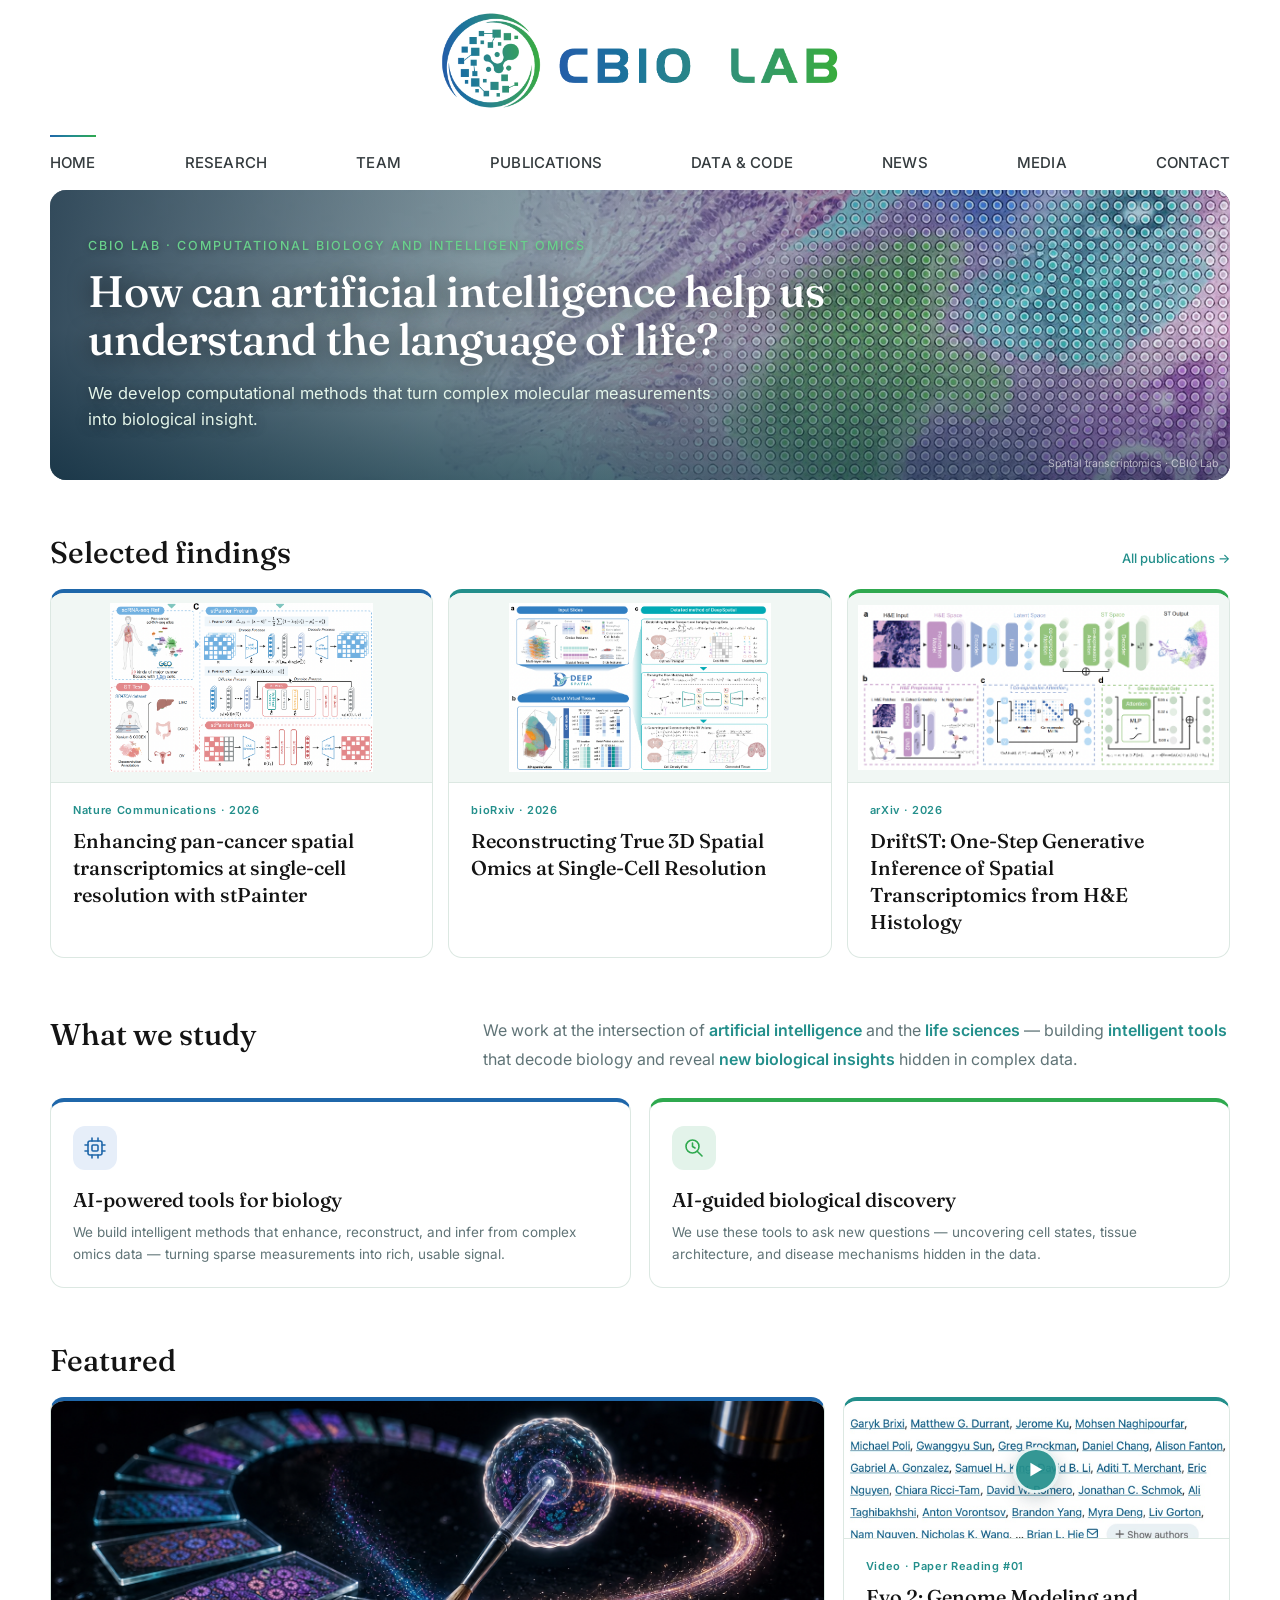
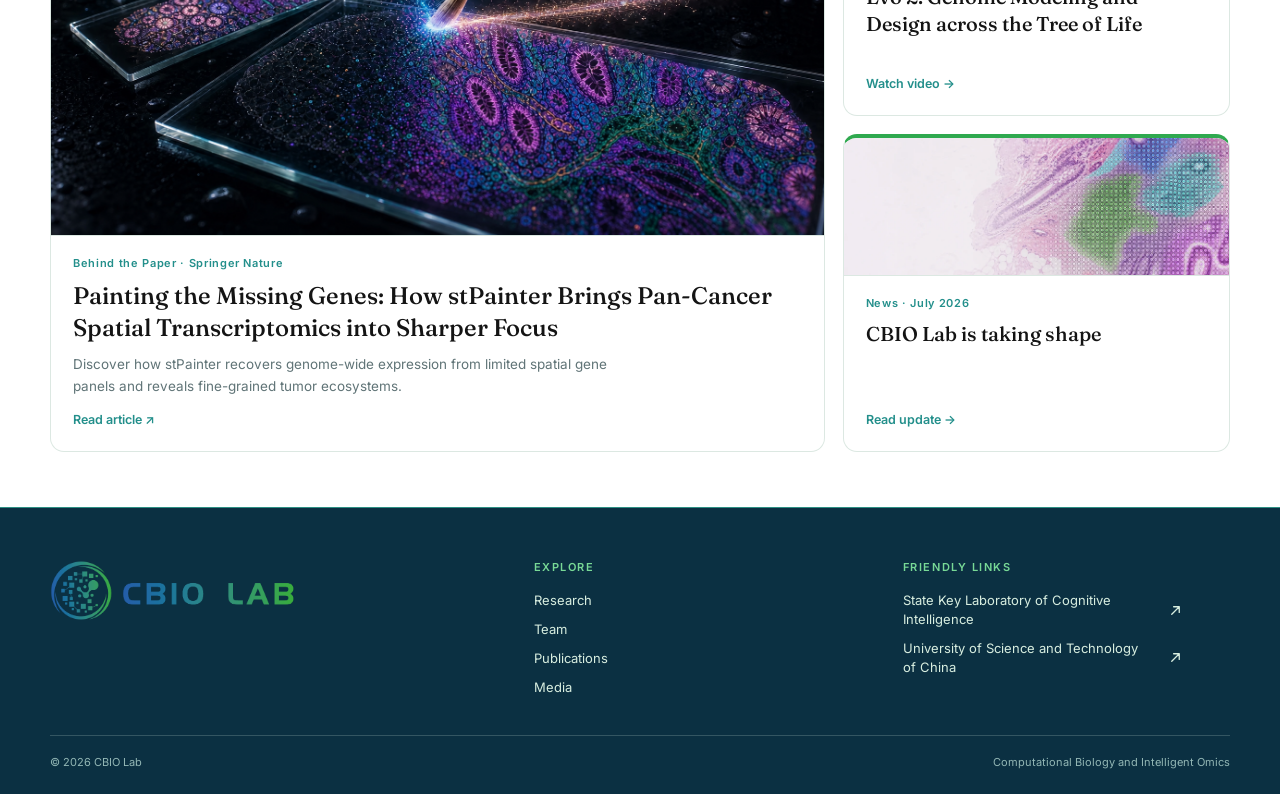
==== commit 4ccc325e: "Polish CBIO Lab website" ====
--- a/index.html
+++ b/index.html
@@ -3,16 +3,16 @@
 <head>
   <meta charset="utf-8">
   <meta name="viewport" content="width=device-width, initial-scale=1">
-  <meta name="description" content="CBIO Lab — Computational Biology and Intelligent Omics">
+  <meta name="description" content="CBIO Lab develops artificial intelligence methods for spatial omics, single-cell analysis, and computational biology at USTC.">
   <meta name="theme-color" content="#ffffff">
-  <title>CBIO Lab | Computational Biology and Intelligent Omics</title>
+  <title>Home | CBIO Lab</title>
   <link rel="icon" href="assets/cbio-lab-favicon.png" type="image/png">
   <link rel="preconnect" href="https://fonts.googleapis.com">
   <link rel="preconnect" href="https://fonts.gstatic.com" crossorigin>
   <link href="https://fonts.googleapis.com/css2?family=Fraunces:opsz,wght@9..144,400;9..144,500;9..144,600&family=Inter:wght@400;500;600&display=swap" rel="stylesheet">
-  <link rel="stylesheet" href="styles.css?v=20260824">
+  <link rel="stylesheet" href="styles.css?v=20260833">
 
-  <script src="script.js?v=20260824" defer></script>
+  <script src="script.js?v=20260829" defer></script>
 </head>
 <body data-page="home">
   <header class="site-header">
@@ -21,7 +21,7 @@
         <span class="logo-image" role="img" aria-label="CBIO Lab"></span>
 
       </a>
-      <button class="menu-button" aria-label="Open menu" aria-expanded="false">
+      <button class="menu-button" type="button" aria-label="Open menu" aria-expanded="false">
         <span></span><span></span><span></span>
       </button>
       <nav class="main-nav" aria-label="Main navigation">
@@ -60,20 +60,20 @@
       <div class="paper-grid">
         <article class="paper-card">
           <a href="https://www.nature.com/articles/s41467-026-76552-x" class="paper-main" target="_blank" rel="noopener noreferrer">
-            <div class="paper-figure"><img src="assets/stpainter-method.png" alt="stPainter method overview"></div>
-            <div class="paper-body"><span>Nature Communications · 2026</span><p>Enhancing Pan-cancer Spatial Transcriptomics at Single-cell Resolution with stPainter</p></div>
+            <div class="paper-figure"><img src="assets/stpainter-method.png" alt="stPainter method overview" loading="lazy" decoding="async"></div>
+            <div class="paper-body"><span>Nature Communications · 2026</span><h3>Enhancing pan-cancer spatial transcriptomics at single-cell resolution with stPainter</h3></div>
           </a>
         </article>
         <article class="paper-card">
           <a href="https://www.biorxiv.org/content/10.64898/2026.04.28.721395v2" class="paper-main" target="_blank" rel="noopener noreferrer">
-            <div class="paper-figure"><img src="assets/deepspatial-method.png" alt="DeepSpatial method overview"></div>
-            <div class="paper-body"><span>bioRxiv · 2026</span><p>Reconstructing True 3D Spatial Omics at Single-Cell Resolution</p></div>
+            <div class="paper-figure"><img src="assets/deepspatial-method.png" alt="DeepSpatial method overview" loading="lazy" decoding="async"></div>
+            <div class="paper-body"><span>bioRxiv · 2026</span><h3>Reconstructing True 3D Spatial Omics at Single-Cell Resolution</h3></div>
           </a>
         </article>
         <article class="paper-card">
           <a href="https://arxiv.org/abs/2607.04740" class="paper-main" target="_blank" rel="noopener noreferrer">
-            <div class="paper-figure"><img src="assets/driftst-method.png" alt="DriftST method overview"></div>
-            <div class="paper-body"><span>arXiv · 2026</span><p>DriftST: One-Step Generative Inference of Spatial Transcriptomics from H&amp;E Histology</p></div>
+            <div class="paper-figure"><img src="assets/driftst-method.png" alt="DriftST method overview" loading="lazy" decoding="async"></div>
+            <div class="paper-body"><span>arXiv · 2026</span><h3>DriftST: One-Step Generative Inference of Spatial Transcriptomics from H&amp;E Histology</h3></div>
           </a>
         </article>
       </div>
@@ -82,50 +82,51 @@
     <section class="home-research" id="research">
       <div class="intro-row">
         <h2>What we study</h2>
-        <p>We work across single-cell and spatial omics to overcome sparse measurement, missing tissue depth, and experimental cost. Our goal is to build reusable machine-learning methods that preserve biological context and turn complex data into testable discovery.</p>
+        <p>We work at the intersection of <span class="hl-teal">artificial intelligence</span> and the <span class="hl-teal">life sciences</span> — building <span class="hl-teal">intelligent tools</span> that decode biology and reveal <span class="hl-teal">new biological insights</span> hidden in complex data.</p>
       </div>
-      <div class="research-pipeline" aria-label="Research workflow">
-        <span>Biological question</span>
-        <span>Omics measurement</span>
-        <span>Computational modeling</span>
-        <span>Biological insight</span>
-      </div>
-      <div class="feature-list feature-list--four">
-        <article class="feature-card">
-          <span class="number">01</span>
-          <h3>Enhance what can be measured</h3>
-          <p>stPainter transfers knowledge from a pan-cancer single-cell atlas to recover unmeasured genes, denoise sparse observations, and reveal fine-grained cell states.</p>
+      <div class="study-pillars">
+        <article class="study-pillar study-pillar--tools">
+          <span class="study-pillar-icon" aria-hidden="true">
+            <svg viewBox="0 0 24 24" fill="none" stroke="currentColor" stroke-width="1.6" stroke-linecap="round" stroke-linejoin="round"><rect x="5" y="5" width="14" height="14" rx="2"/><rect x="9" y="9" width="6" height="6" rx="1"/><path d="M9 2v3M15 2v3M9 19v3M15 19v3M2 9h3M2 15h3M19 9h3M19 15h3"/></svg>
+          </span>
+          <h3>AI-powered tools for biology</h3>
+          <p>We build intelligent methods that enhance, reconstruct, and infer from complex omics data — turning sparse measurements into rich, usable signal.</p>
         </article>
-        <article class="feature-card">
-          <span class="number">02</span>
-          <h3>Reconstruct what sectioning removes</h3>
-          <p>DeepSpatial models tissue as a continuous process, converting serial two-dimensional sections into a true three-dimensional cellular and molecular atlas.</p>
-        </article>
-        <article class="feature-card">
-          <span class="number">03</span>
-          <h3>Infer omics from routine histology</h3>
-          <p>DriftST learns gene dependencies and predicts spatial expression from H&amp;E images in one generative step, at both spot and single-cell resolution.</p>
-        </article>
-        <article class="feature-card">
-          <span class="number">04</span>
-          <h3>Build general intelligent-omics models</h3>
-          <p>We explore multimodal representation learning, biological foundation models, and robust benchmarks that connect molecular measurements with tissue phenotype.</p>
+        <article class="study-pillar study-pillar--discovery">
+          <span class="study-pillar-icon" aria-hidden="true">
+            <svg viewBox="0 0 24 24" fill="none" stroke="currentColor" stroke-width="1.6" stroke-linecap="round" stroke-linejoin="round"><circle cx="10.5" cy="10.5" r="6.5"/><path d="m20 20-4.8-4.8"/><path d="M10.5 7v3.5L13 12"/></svg>
+          </span>
+          <h3>AI-guided biological discovery</h3>
+          <p>We use these tools to ask new questions — uncovering cell states, tissue architecture, and disease mechanisms hidden in the data.</p>
         </article>
       </div>
     </section>
 
-    <section class="content-section" id="news">
+    <section class="content-section" id="featured">
       <div class="section-head">
-        <h2>Latest news</h2>
-        <a href="news.html">View all news →</a>
+        <h2>Featured</h2>
       </div>
-      <div class="news-grid news-grid--single">
-        <article class="news-card">
-          <a href="news.html">
-            <div class="news-image news-image-1"></div>
-            <div class="news-body"><span>July 2026</span><h3>CBIO Lab is taking shape</h3></div>
+      <div class="featured-grid">
+        <article class="featured-card featured-card--lead">
+          <a href="https://communities.springernature.com/posts/painting-the-missing-genes-how-stpainter-brings-pan-cancer-spatial-transcriptomics-into-sharper-focus" target="_blank" rel="noopener noreferrer">
+            <div class="featured-cover"><img src="assets/stpainter-behind-the-paper-cover-v2.png" alt="A luminous brush painting molecular detail across spatial transcriptomics tissue slides" loading="lazy" decoding="async"></div>
+            <div class="featured-body"><span class="featured-kicker">Behind the Paper · Springer Nature</span><h3>Painting the Missing Genes: How stPainter Brings Pan-Cancer Spatial Transcriptomics into Sharper Focus</h3><p>Discover how stPainter recovers genome-wide expression from limited spatial gene panels and reveals fine-grained tumor ecosystems.</p><span class="featured-cta">Read article ↗</span></div>
           </a>
         </article>
+        <div class="featured-side">
+          <article class="featured-card featured-card--compact featured-card--video">
+            <a href="media-talk.html">
+              <div class="featured-cover"><img src="assets/evo2-bilibili-cover.jpg" alt="Evo 2 paper reading video cover" loading="lazy" decoding="async"><span class="featured-play" aria-hidden="true">▶</span></div>
+              <div class="featured-body"><span class="featured-kicker">Video · Paper Reading #01</span><h3>Evo 2: Genome Modeling and Design across the Tree of Life</h3><span class="featured-cta">Watch video →</span></div>
+            </a>
+          </article>
+          <article class="featured-card featured-card--compact">
+            <a href="news.html">
+              <div class="featured-cover"><img src="assets/spatial-transcriptomics-hero-v2.webp" alt="Spatial transcriptomics visualization" loading="lazy" decoding="async"></div>
+              <div class="featured-body"><span class="featured-kicker">News · July 2026</span><h3>CBIO Lab is taking shape</h3><span class="featured-cta">Read update →</span></div>
+            </a>
+          </article>
+        </div>
       </div>
     </section>
 
@@ -152,7 +153,7 @@
           <h2>Friendly links</h2>
           <nav class="footer-links" aria-label="Friendly links">
             <a class="footer-link" href="https://cogskl.iflytek.com/" target="_blank" rel="noopener noreferrer">
-            <span>National Key Laboratory of Cognitive Intelligence</span>
+            <span>State Key Laboratory of Cognitive Intelligence</span>
               <svg class="footer-link-icon" viewBox="0 0 16 16" aria-hidden="true"><path d="M4 12 12 4M6 4h6v6"></path></svg>
             </a>
             <a class="footer-link" href="https://www.ustc.edu.cn/" target="_blank" rel="noopener noreferrer">
--- a/styles.css
+++ b/styles.css
@@ -1,9 +1,12 @@
-:root{--primary:#1f67aa;--teal:#238f8b;--green:#238f8b;--accent:#2fa94f;--bright:#36ad5b;--dark:#0b3042;--text:#183743;--muted:#607477;--line:#dce8e2}
+:root{--primary:#1f67aa;--teal:#238f8b;--green:#238f8b;--accent:#2fa94f;--bright:#36ad5b;--dark:#0b3042;--text:#183743;--muted:#607477;--line:#dce8e2;--card-radius:14px;--card-shadow:0 10px 26px rgba(20,40,30,.1);--card-pad-x:22px;--card-pad-y:20px;--card-label-size:11px;--card-title-size:20px;--card-copy-size:13.5px}
 *{box-sizing:border-box}
 html{scroll-behavior:smooth}
 body{min-height:100vh;margin:0;background:#fff;color:var(--text);font-family:Inter,-apple-system,BlinkMacSystemFont,"Segoe UI",sans-serif;-webkit-font-smoothing:antialiased;display:flex;flex-direction:column}
 main{flex:1}
 a{color:inherit;text-decoration:none}
+img{max-width:100%}
+::selection{color:#fff;background:var(--teal)}
+a:focus-visible,button:focus-visible{outline:3px solid color-mix(in srgb,var(--teal) 62%,white);outline-offset:3px}
 .site-header{height:190px;background:#fff}
 .header-inner{position:relative;width:min(calc(100% - 48px),1180px);height:100%;margin:auto;display:flex;flex-direction:column;align-items:center;justify-content:flex-end;gap:25px}
 .logo{display:flex;flex:0 0 auto;flex-direction:column;align-items:center}
@@ -13,10 +16,7 @@
 .main-nav a:after{position:absolute;top:0;right:0;left:0;height:2px;background:linear-gradient(90deg,var(--primary),var(--teal),var(--accent));content:"";transform:scaleX(0);transition:transform .2s}
 .main-nav a:hover:after,.main-nav a.active:after{transform:scaleX(1)}
 .menu-button{display:none}
-.language-toggle{position:absolute;top:16px;right:0;min-height:36px;padding:0 12px;border:1px solid var(--line);border-radius:6px;background:#fff;color:var(--teal);font:500 12px Inter,sans-serif;cursor:pointer}
-.language-toggle:hover{background:#eef9fa;border-color:var(--teal)}
-.language-toggle:focus-visible{outline:3px solid color-mix(in srgb,var(--green) 68%,white);outline-offset:3px}
-.page-shell{max-width:1180px;margin:0 auto;padding:0 4px}
+.page-shell{width:min(calc(100% - 48px),1180px);max-width:none;margin:0 auto;padding:0}
 .hero{position:relative;min-height:290px;border-radius:16px;overflow:hidden;background:var(--dark)}
 .hero-slide{position:absolute;inset:0;background-position:center;background-size:cover;opacity:0;transition:opacity 1.4s ease-in-out}
 .hero-slide.on{opacity:1}
@@ -25,73 +25,22 @@
 .eyebrow{margin-bottom:14px;color:#69d18c;font-size:12.5px;font-weight:500;letter-spacing:.16em;text-shadow:0 1px 6px #0006}
 .hero h1{max-width:820px;margin:0;color:#fff;font-family:Fraunces,Georgia,serif;font-size:44px;font-weight:500;letter-spacing:-.01em;line-height:1.1;text-shadow:0 2px 22px #0009}
 .hero-sub{max-width:640px;margin:16px 0 0;color:#e3f4e9;font-size:16.5px;line-height:1.6;text-shadow:0 1px 12px #0008}
-.button{display:inline-block;padding:11px 22px;border-radius:8px;font-size:14px;font-weight:500}
 .hero-credit{position:absolute;right:12px;bottom:10px;color:#ffffff9e;font-size:10.5px}
 .content-section{margin-top:3.4rem}
 .section-head{display:flex;align-items:baseline;justify-content:space-between;margin-bottom:18px}
-.section-head h2,.about-content h2,.join-content h2{margin:0;color:#141414;font-family:Fraunces,Georgia,serif;font-size:26px;font-weight:500}
+.section-head h2{margin:0;color:#141414;font-family:Fraunces,Georgia,serif;font-size:30px;font-weight:500}
 .section-head>a{color:var(--green);font-size:13px;font-weight:500}
+.section-head>a:hover,.media-back:hover{text-decoration:underline;text-underline-offset:4px}
 .paper-grid{display:grid;grid-template-columns:repeat(3,1fr);gap:15px}
-.paper-card,.news-card{overflow:hidden;background:#fff;border:1px solid var(--line);border-radius:12px;transition:transform .16s,box-shadow .16s}
-.paper-card:hover,.news-card:hover{box-shadow:0 8px 22px rgba(20,40,30,.1);transform:translateY(-3px)}
-.paper-main{display:block}
+.paper-card{overflow:hidden;background:#fff;border:1px solid var(--line);border-radius:12px;transition:transform .16s,box-shadow .16s}
+.paper-card:hover{box-shadow:0 8px 22px rgba(20,40,30,.1);transform:translateY(-3px)}
+.paper-main{display:flex;height:100%;flex-direction:column}
 .paper-figure{display:flex;height:190px;align-items:center;justify-content:center;padding:10px;background:#f1f7f4;overflow:hidden}
 .paper-figure img{display:block;width:100%;height:100%;object-fit:contain}
-.paper-art{position:relative;height:138px;overflow:hidden}
 .paper-body{min-height:108px;padding:12px 14px}
 .paper-body span{color:#708087;font-size:11.5px}
 .paper-body p{margin:5px 0 0;color:#1a1a1a;font-size:14px;line-height:1.42}
-.demo-link{display:flex;align-items:center;gap:6px;padding:9px 14px;color:var(--green);border-top:1px solid #e3ecee;font-size:12.5px;font-weight:500}
-.demo-link:hover{background:#eef9fa}
-.demo-link small{font-size:10px}
-.art-1{background:#e7f6f8}
-.art-1 svg,.art-4 svg{width:100%;height:100%;fill:#36cbd9;stroke:#087f95;stroke-width:2}
-.art-1 svg path{fill:none}
-.art-2{background:#eefaff}
-.art-2 span{position:absolute;width:34px;height:34px;background:#4fc9ea;border-radius:45% 55% 60% 40%}
-.art-2 span:nth-child(1){top:27px;left:27px}.art-2 span:nth-child(2){top:72px;left:58px;width:47px;height:47px;background:#35d6e2}.art-2 span:nth-child(3){top:23px;right:36px;width:52px;height:52px;background:#65b9e8}.art-2 span:nth-child(4){right:20px;bottom:17px;background:#628fce}.art-2 span:nth-child(5){left:47%;top:54px;width:23px;height:23px;background:#268fb4}
-.art-3{display:flex;align-items:center;justify-content:center;gap:10px;background:#e9f6f7}
-.art-3 i{width:19px;height:19px;background:#16b9cb;border-radius:50%;box-shadow:25px 22px 0 #69dbe3,-18px 34px 0 #399bc9,9px -31px 0 #2dabc1}
-.art-3 i:nth-child(even){transform:translateY(17px)}
-.art-4{background:#f3f4f6}
-.art-4 .bars{fill:none;stroke:#91dae1;stroke-width:12}.art-4 .trend{fill:none;stroke:#167fae;stroke-width:3}
-.art-5{display:grid;place-items:center;background:#fff}
-.helix{position:relative;width:120px;height:90px}
-.helix:before,.helix:after{position:absolute;inset:4px 18px;border:3px solid #20c9d7;border-block-color:transparent;border-radius:50%;content:"";transform:rotate(35deg)}
-.helix:after{border-color:#1c8db9 transparent;transform:rotate(-35deg)}
-.helix i{position:absolute;top:50%;left:50%;width:55px;height:1px;background:#7499a1;transform-origin:left}
-.helix i:nth-child(1){transform:rotate(15deg) translateX(-28px)}.helix i:nth-child(2){transform:rotate(42deg) translateX(-28px)}.helix i:nth-child(3){transform:rotate(69deg) translateX(-28px)}.helix i:nth-child(4){transform:rotate(96deg) translateX(-28px)}.helix i:nth-child(5){transform:rotate(123deg) translateX(-28px)}.helix i:nth-child(6){transform:rotate(150deg) translateX(-28px)}
-.about-panel{margin-top:3.6rem;overflow:hidden;background:#f2f7f3;border:1px solid var(--line);border-radius:16px}
-.about-banner{height:230px;background-color:var(--teal);background-image:linear-gradient(90deg,#0b3042b3,#238f8b33),url("assets/single-cell-omics-hero-v2.webp");background-blend-mode:normal,color;background-position:center 55%;background-size:cover}
-.about-content{padding:2rem 2.2rem 2.3rem}
-.about-content h2{font-size:27px}
-.about-content>p{max-width:780px;margin:.6rem 0 0;color:#465a61;font-size:16.5px;line-height:1.72}
-.button.green{margin-top:16px;background:var(--green);color:#fff}
-.methods{display:grid;grid-template-columns:repeat(3,1fr);gap:16px;margin-top:1.9rem}
-.methods article{padding:18px;background:#fff;border:1px solid var(--line);border-radius:12px}
-.method-icon{display:flex;width:42px;height:42px;align-items:center;justify-content:center;margin-bottom:13px;color:var(--primary);background:#e3f3ea;border-radius:11px}
-.method-icon svg{width:22px;height:22px;fill:none;stroke:currentColor;stroke-width:1.7;stroke-linecap:round;stroke-linejoin:round}
-.methods h3{margin:0 0 5px;font-size:15.5px;font-weight:500}
-.methods p{margin:0;color:#5f7178;font-size:13.5px;line-height:1.55}
-.news-grid{display:grid;grid-template-columns:repeat(2,1fr);gap:16px}
-.news-grid--single{grid-template-columns:minmax(0,580px)}
-.news-image{height:175px;background-position:center;background-size:cover}
-.news-image-1{background-image:url("assets/spatial-transcriptomics-hero-v2.webp")}
-.news-image-2{background-image:url("assets/three-dimensional-omics-hero-v2.webp")}
-.news-body{padding:14px 17px 17px}
-.news-body span{color:#708087;font-size:12px}
-.news-body h3{margin:6px 0 0;color:#141414;font-family:Fraunces,Georgia,serif;font-size:17px;font-weight:500;line-height:1.38}
-.brand-signature{margin-top:26px;padding:44px 20px 30px;text-align:center;border-top:1px solid var(--line)}
-.logo.large{display:inline-block}
-.logo.large .logo-image{width:470px;height:118px}
-.join-panel{position:relative;margin:0 0 1rem;overflow:hidden;border-radius:16px}
-.join-bg,.join-scrim{position:absolute;inset:0}
-.join-bg{background:url("assets/three-dimensional-omics-hero-v2.webp") center 57%/cover}
-.join-scrim{background:linear-gradient(90deg,rgba(6,22,13,.92),rgba(6,22,13,.68))}
-.join-content{position:relative;display:flex;align-items:center;justify-content:space-between;gap:22px;padding:2.6rem 2.4rem;flex-wrap:wrap}
-.join-content h2{color:#fff;font-size:27px}
-.join-content p{max-width:580px;margin:6px 0 0;color:#c7e4d2;font-size:14.5px;line-height:1.5}
-.join-button{color:#072f2a;background:var(--bright);white-space:nowrap}
+.featured-grid{display:grid;grid-template-columns:minmax(0,2fr) minmax(300px,1fr);gap:18px}.featured-side{display:grid;grid-template-rows:repeat(2,minmax(0,1fr));gap:18px}.featured-card{overflow:hidden;background:#fff;border:1px solid var(--line);border-radius:14px;transition:transform .18s,box-shadow .18s}.featured-card:hover{box-shadow:0 12px 28px rgba(20,40,30,.12);transform:translateY(-3px)}.featured-card>a{display:flex;height:100%;flex-direction:column}.featured-cover{position:relative;overflow:hidden;background:#edf4f2}.featured-cover img{display:block;width:100%;height:100%;object-fit:cover;transition:transform .35s ease}.featured-card:hover .featured-cover img{transform:scale(1.018)}.featured-card--lead .featured-cover{aspect-ratio:16/9}.featured-card--compact .featured-cover{height:138px}.featured-body{display:flex;flex:1;flex-direction:column;align-items:flex-start;padding:20px 22px 22px}.featured-card--compact .featured-body{padding:15px 17px 17px}.featured-kicker{color:var(--teal);font-size:10.5px;font-weight:600;letter-spacing:.07em;text-transform:uppercase}.featured-card h3{margin:8px 0 0;color:#141414;font-family:Fraunces,Georgia,serif;font-size:19px;font-weight:500;line-height:1.35}.featured-card--lead h3{font-size:25px}.featured-card p{max-width:62ch;margin:9px 0 0;color:var(--muted);font-size:13px;line-height:1.65}.featured-cta{display:inline-block;margin-top:auto;padding-top:14px;color:var(--teal);font-size:12.5px;font-weight:600}.featured-play{position:absolute;top:50%;left:50%;display:grid;width:46px;height:46px;place-items:center;color:#fff;background:rgba(35,143,139,.92);border:3px solid rgba(255,255,255,.88);border-radius:50%;font-size:15px;transform:translate(-50%,-50%);box-shadow:0 6px 18px rgba(4,39,50,.22)}
 .site-footer{margin-top:55px;padding:52px 24px 24px;color:#d8eee0;background:var(--dark);border-top:1px solid #2d8f83}
 .site-footer-inner{max-width:1180px;margin:auto}
 .site-footer-grid{display:grid;grid-template-columns:minmax(0,1.35fr) repeat(2,minmax(0,1fr));gap:42px;padding-bottom:38px}
@@ -119,58 +68,69 @@
 .inner-content{padding-bottom:70px}
 .home-research{margin-top:3.6rem}
 .home-research .intro-row{margin:0 0 24px}
-.research-pipeline{display:grid;grid-template-columns:repeat(4,minmax(0,1fr));margin:0 0 24px;overflow:hidden;background:#f2f7f3;border:1px solid var(--line);border-radius:12px}
-.research-pipeline span{position:relative;padding:15px 28px 15px 18px;color:#32515a;font-size:12px;font-weight:600;letter-spacing:.04em;text-align:center}
-.research-pipeline span:not(:last-child):after{position:absolute;top:50%;right:7px;color:var(--accent);font-size:16px;content:"→";transform:translateY(-50%)}
 .intro-row{display:grid;grid-template-columns:1fr 2fr;gap:60px;margin:55px 0}
-.intro-row h2,.content-block h2{margin:0;font-family:Fraunces,Georgia,serif;font-size:30px;font-weight:500}
+.intro-row h2,.content-block h2{margin:0;color:#141414;font-family:Fraunces,Georgia,serif;font-size:30px;font-weight:500}
 .intro-row>p{margin:0;color:var(--muted);font-size:16px;line-height:1.8}
-.feature-list{display:grid;grid-template-columns:repeat(3,1fr);gap:16px}
-.feature-list--four{grid-template-columns:repeat(2,minmax(0,1fr))}
-.feature-card{padding:24px;background:#f2f7f3;border:1px solid var(--line);border-radius:12px}
-.feature-card .number{color:var(--accent);font-family:Fraunces,serif;font-size:28px}
-.feature-card h3{margin:40px 0 8px;font-size:17px;font-weight:500}
-.feature-card p{margin:0;color:var(--muted);font-size:13.5px;line-height:1.65}
-.home-research .feature-card h3{margin-top:18px}
-.research-areas{border-top:1px solid var(--line)}
-.research-area{display:grid;grid-template-columns:150px minmax(0,1fr) 155px;gap:30px;align-items:start;padding:32px 10px;border-bottom:1px solid var(--line)}
-.research-area-index{display:flex;flex-direction:column;gap:7px}.research-area-index span{color:var(--accent);font-family:Fraunces,serif;font-size:34px}.research-area-index small,.research-area-project small{color:var(--teal);font-size:10.5px;font-weight:600;letter-spacing:.1em;text-transform:uppercase}
-.research-area-copy h2{margin:0 0 10px;font-family:Fraunces,Georgia,serif;font-size:25px;font-weight:500}.research-area-copy p{max-width:680px;margin:0;color:var(--muted);font-size:14px;line-height:1.75}
-.research-area-project{display:flex;flex-direction:column;gap:8px;padding-top:8px}.research-area-project strong{color:var(--primary);font-size:15px;font-weight:600}
-.research-principles{display:grid;grid-template-columns:repeat(3,minmax(0,1fr));gap:16px}.research-principles article{padding:22px;background:#fff;border:1px solid var(--line);border-top:3px solid var(--accent);border-radius:12px}.research-principles h3{margin:0 0 8px;font-size:16px}.research-principles p{margin:0;color:var(--muted);font-size:13px;line-height:1.65}
+.hl-teal{color:var(--teal);font-weight:600}
+.study-pillars{display:grid;grid-template-columns:repeat(2,minmax(0,1fr));gap:18px}
+.study-pillars--3{grid-template-columns:repeat(3,minmax(0,1fr))}
+.study-pillar{position:relative;padding:30px 28px 28px;background:#fff;border:1px solid var(--line);border-top:4px solid var(--accent);border-radius:14px;overflow:hidden;transition:transform .18s,box-shadow .18s}
+.study-pillar:hover{transform:translateY(-3px);box-shadow:0 10px 26px rgba(20,40,30,.1)}
+.study-pillar--tools{border-top-color:var(--primary)}
+.study-pillar--discovery{border-top-color:var(--accent)}
+.study-pillar-icon{display:grid;width:44px;height:44px;place-items:center;border-radius:12px;background:#e3f3ea}
+.study-pillar-icon svg{width:24px;height:24px}
+.study-pillar--tools .study-pillar-icon{color:var(--primary);background:#e6eef9}
+.study-pillar--discovery .study-pillar-icon{color:var(--accent);background:#e3f3ea}
+.study-pillar--bio{border-top-color:var(--teal)}
+.study-pillar--bio .study-pillar-icon{color:var(--teal);background:#e0efef}
+.study-pillar h3{margin:14px 0 10px;font-family:Fraunces,Georgia,serif;font-size:21px;font-weight:500;line-height:1.25}
+.study-pillar p{margin:0;color:var(--muted);font-size:14px;line-height:1.7}
+@media(max-width:680px){.study-pillars,.study-pillars--3{grid-template-columns:1fr}}
+.approach-pillars{display:grid;grid-template-columns:repeat(3,minmax(0,1fr));gap:18px;margin:0 0 8px}
+.approach-pillar{display:flex;flex-direction:column;overflow:hidden;background:#fff;border:1px solid var(--line);border-top:4px solid var(--accent);border-radius:14px;transition:transform .18s,box-shadow .18s}
+.approach-pillar:hover{transform:translateY(-3px);box-shadow:0 10px 26px rgba(20,40,30,.1)}
+.approach-pillar--ai{border-top-color:var(--primary)}
+.approach-pillar--spatial{border-top-color:var(--accent)}
+.approach-pillar--bio{border-top-color:var(--teal)}
+.approach-pillar-figure{height:200px;overflow:hidden;background:#f1f7f4}
+.approach-pillar-figure img{width:100%;height:100%;object-fit:cover}
+.approach-pillar-body{padding:24px 26px 26px}
+.approach-pillar h3{margin:12px 0 10px;font-family:Fraunces,Georgia,serif;font-size:21px;font-weight:500;line-height:1.25}
+.approach-pillar p{margin:0;color:var(--muted);font-size:14px;line-height:1.7}
+@media(max-width:680px){.approach-pillars{grid-template-columns:1fr}}
 .content-block{margin-top:54px}
 .content-block-head{display:flex;align-items:flex-end;justify-content:space-between;margin-bottom:18px}
 .content-block-head p{max-width:550px;margin:0;color:var(--muted);font-size:14px}
-.team-grid{display:grid;grid-template-columns:repeat(3,1fr);gap:18px}
-.person-card{overflow:hidden;background:#fff;border:1px solid var(--line);border-radius:12px}
-.person-photo{position:relative;height:260px;background:radial-gradient(circle at 50% 32%,#43b56a 0 9%,transparent 10%),radial-gradient(ellipse at 50% 105%,#238f8b 0 46%,transparent 47%),linear-gradient(145deg,#e4f3e8,#76a9d2)}
-.person-card:nth-child(2) .person-photo{filter:brightness(.92)}.person-card:nth-child(3) .person-photo{filter:brightness(1.08)}
-.person-info{padding:16px 18px}.person-info h3{margin:0;font-family:Fraunces,serif;font-size:19px;font-weight:500}.person-info span{color:var(--teal);font-size:12px}.person-info p{margin:8px 0 0;color:var(--muted);font-size:13px}
-.wide-list{border-top:1px solid var(--line)}
-.wide-item{display:grid;grid-template-columns:145px 1fr 35px;gap:28px;align-items:center;padding:25px 10px;border-bottom:1px solid var(--line)}
-.wide-item .meta{color:var(--teal);font-size:12px}.wide-item h3{margin:0;font-family:Fraunces,serif;font-size:20px;font-weight:500;line-height:1.4}.wide-item>a{color:var(--teal);font-size:20px}
 .resource-list{border-top:1px solid var(--line)}.resource-item{display:grid;grid-template-columns:70px minmax(0,1fr) minmax(260px,auto);gap:28px;align-items:center;padding:28px 8px;border-bottom:1px solid var(--line)}.resource-index{color:var(--accent);font-family:Fraunces,Georgia,serif;font-size:28px}.resource-label{color:var(--teal);font-size:11px;font-weight:600;letter-spacing:.1em;text-transform:uppercase}.resource-copy h2{margin:7px 0 5px;font-family:Fraunces,Georgia,serif;font-size:25px;font-weight:500}.resource-copy p{max-width:680px;margin:0;color:var(--muted);font-size:13px;line-height:1.6}.resource-links{display:flex;flex-wrap:wrap;justify-content:flex-end;gap:8px}.resource-links a{display:inline-flex;align-items:center;gap:7px;padding:9px 11px;color:var(--teal);border:1px solid var(--line);border-radius:9px;background:#fff;font-size:11.5px;font-weight:600;transition:color .18s,border-color .18s,background .18s}.resource-links a:hover{color:#fff;border-color:var(--teal);background:var(--teal)}.resource-links svg{width:17px;height:17px;fill:none;stroke:currentColor;stroke-linecap:round;stroke-linejoin:round;stroke-width:1.7}
-.story-grid{display:grid;grid-template-columns:repeat(3,1fr);gap:16px}.story-card{overflow:hidden;border:1px solid var(--line);border-radius:12px}.story-image{height:190px;background-position:center;background-size:cover}.story-card:nth-child(1) .story-image{background-image:url("assets/spatial-transcriptomics-hero-v2.webp")}.story-card:nth-child(2) .story-image{background-image:url("assets/single-cell-omics-hero-v2.webp")}.story-card:nth-child(3) .story-image{background-image:url("assets/three-dimensional-omics-hero-v2.webp")}.story-body{padding:17px}.story-body small{color:var(--teal)}.story-body h3{margin:7px 0;font-family:Fraunces,serif;font-size:19px;font-weight:500}.story-body p{margin:0;color:var(--muted);font-size:13px}
-.story-grid--single{grid-template-columns:minmax(0,580px)}
+.story-grid{display:grid;grid-template-columns:repeat(3,1fr);gap:16px}.story-card{overflow:hidden;border:1px solid var(--line);border-radius:12px}.story-card>a{display:block;height:100%}.story-image{height:190px;background-position:center;background-size:cover}.story-card:nth-child(1) .story-image{background-image:url("assets/spatial-transcriptomics-hero-v2.webp")}.story-card:nth-child(2) .story-image{background-image:url("assets/single-cell-omics-hero-v2.webp")}.story-card:nth-child(3) .story-image{background-image:url("assets/three-dimensional-omics-hero-v2.webp")}.story-image--stpainter{background-image:url("assets/stpainter-behind-the-paper-cover-v2.png")!important}.story-body{padding:17px}.story-body small{color:var(--teal)}.story-body h3{margin:7px 0;font-family:Fraunces,serif;font-size:19px;font-weight:500}.story-body p{margin:0;color:var(--muted);font-size:13px;line-height:1.6}.story-link{display:inline-block;margin-top:13px;color:var(--teal);font-size:12px;font-weight:600}
+.story-grid--two{grid-template-columns:repeat(2,minmax(0,1fr))}
 .publication-list{border-top:1px solid var(--line)}
 .publication-item{display:grid;grid-template-columns:90px minmax(0,1fr);gap:34px;padding:30px 8px;border-bottom:1px solid var(--line)}
 .publication-year{color:var(--accent);font-family:Fraunces,Georgia,serif;font-size:28px}
 .publication-venue{color:var(--teal);font-size:11px;font-weight:600;letter-spacing:.11em;text-transform:uppercase}
 .publication-copy h2{max-width:920px;margin:8px 0 9px;font-family:Fraunces,Georgia,serif;font-size:24px;font-weight:500;line-height:1.35}.publication-copy h2 a:hover{color:var(--primary)}
 .publication-authors{max-width:920px;margin:0;color:var(--muted);font-size:12.5px;line-height:1.65}
-.publication-link{display:inline-block;margin-top:13px;color:var(--teal);font-size:12.5px;font-weight:600}
-.join-grid{display:grid;grid-template-columns:minmax(0,.82fr) minmax(440px,1.18fr);align-items:start;gap:48px}.join-copy h2{margin:0 0 15px;font-family:Fraunces,serif;font-size:30px;font-weight:500}.join-copy p{margin-bottom:22px;color:var(--muted);font-size:14px;line-height:1.7}.position-list{border-top:1px solid var(--line)}.position{padding:18px 0;border-bottom:1px solid var(--line)}.position h3{margin:4px 0 0;font-size:15px;line-height:1.45}.position span{color:var(--teal);font-size:11.5px}.contact-panel{padding:30px;background:var(--dark);color:#fff;border-radius:14px}.contact-panel h3{margin:0 0 10px;font-family:Fraunces,serif;font-size:25px;font-weight:500}.contact-panel p{margin-bottom:0;color:#c7e4d2;font-size:14px;line-height:1.6}.contact-panel .button{margin-top:8px;background:var(--bright);color:#072f2a}
+.join-grid{display:grid;grid-template-columns:minmax(0,.82fr) minmax(440px,1.18fr);align-items:start;gap:48px}.join-copy h2{margin:0 0 15px;font-family:Fraunces,serif;font-size:30px;font-weight:500}.join-copy p{margin-bottom:22px;color:var(--muted);font-size:14px;line-height:1.7}.position-list{border-top:1px solid var(--line)}.position{padding:18px 0;border-bottom:1px solid var(--line)}.position h3{margin:4px 0 0;font-size:15px;line-height:1.45}.position span{color:var(--teal);font-size:11.5px}.contact-panel{padding:30px;background:var(--dark);color:#fff;border-radius:14px}.contact-panel h3{margin:0 0 10px;font-family:Fraunces,serif;font-size:25px;font-weight:500}.contact-panel p{margin-bottom:0;color:#c7e4d2;font-size:14px;line-height:1.6}
 .contact-email-list{display:grid;gap:10px;margin-top:20px}.contact-person{display:flex;align-items:center;justify-content:space-between;gap:18px;padding:13px 14px;background:rgba(255,255,255,.08);border:1px solid rgba(255,255,255,.18);border-radius:10px;transition:background .18s,border-color .18s}.contact-person:hover{background:rgba(255,255,255,.13);border-color:rgba(120,217,150,.65)}.contact-person span{display:flex;flex-direction:column;gap:3px}.contact-person strong{font-size:13px}.contact-person small{color:#9fd5bd;font-size:10.5px}.contact-person em{color:#fff;font-size:11.5px;font-style:normal;word-break:break-all}
-.media-list{display:grid;grid-template-columns:repeat(2,1fr);gap:16px}.media-item{display:flex;gap:20px;padding:22px;border:1px solid var(--line);border-radius:12px}.media-icon{display:grid;width:48px;height:48px;flex:0 0 48px;place-items:center;color:var(--teal);background:#e3f3ea;border-radius:12px;font-size:20px}.media-item h3{margin:0;font-family:Fraunces,serif;font-size:19px;font-weight:500}.media-item p{margin:6px 0;color:var(--muted);font-size:13px}.media-item a{color:var(--teal);font-size:12px}
-.media-section{margin:52px 0}.media-section-heading{display:flex;align-items:baseline;justify-content:space-between;gap:24px;margin-bottom:18px}.media-section-heading h2{margin:0;color:#141414;font-family:Fraunces,Georgia,serif;font-size:30px;font-weight:500}.media-section-heading p{margin:0;color:var(--muted);font-size:14px;line-height:1.6}.media-feature-grid{display:grid;grid-template-columns:repeat(2,minmax(0,1fr));gap:20px}.media-feature-card{display:block;overflow:hidden;background:#fff;border:1px solid var(--line);border-radius:14px;transition:transform .18s,box-shadow .18s}.media-feature-card:hover{box-shadow:0 12px 28px rgba(20,40,30,.12);transform:translateY(-3px)}.media-card-art{position:relative;display:flex;min-height:280px;align-items:flex-end;padding:20px;background:linear-gradient(90deg,rgba(6,35,50,.82),rgba(6,35,50,.12)),url("assets/single-cell-omics-hero-v2.webp") center/cover;color:#fff}.media-card-art--empty{align-items:center;justify-content:center;background:linear-gradient(135deg,#e8f5ed,#e5f1f2 54%,#f8fbf8)}.media-play{position:absolute;top:50%;left:50%;display:grid;width:62px;height:62px;place-items:center;color:#fff;background:var(--teal);border:5px solid rgba(255,255,255,.82);border-radius:50%;font-size:21px;transform:translate(-50%,-50%);box-shadow:0 8px 24px rgba(4,39,50,.24)}.media-card-label{font-size:11px;font-weight:600;letter-spacing:.12em;text-transform:uppercase}.media-empty-mark{display:grid;width:76px;height:76px;place-items:center;color:var(--teal);background:rgba(255,255,255,.7);border:1px solid rgba(35,143,139,.2);border-radius:50%;font-size:34px;font-weight:300}.media-card-body{padding:20px 22px 22px}.media-card-body small,.media-mini-card small{color:var(--teal);font-size:11px;font-weight:600;letter-spacing:.1em;text-transform:uppercase}.media-card-body h3{margin:8px 0 6px;color:#141414;font-family:Fraunces,Georgia,serif;font-size:23px;font-weight:500}.media-card-body p{margin:0;color:var(--muted);font-size:14px;line-height:1.65}.media-card-link{display:inline-block;margin-top:16px;color:var(--teal);font-size:13px;font-weight:500}.media-feature-card--empty .media-card-link{color:#7b9492}.media-mini-grid{display:grid;grid-template-columns:repeat(4,minmax(0,1fr));gap:14px}.media-mini-card{min-height:214px;padding:18px;background:#fff;border:1px solid var(--line);border-radius:12px}.media-mini-icon{display:grid;width:42px;height:42px;place-items:center;margin-bottom:22px;color:var(--teal);background:#e4f3ea;border-radius:11px;font-size:20px}.media-mini-card h3{margin:8px 0 7px;color:#141414;font-family:Fraunces,Georgia,serif;font-size:18px;font-weight:500}.media-mini-card p{margin:0;color:var(--muted);font-size:13px;line-height:1.6}.media-detail-page{padding-top:34px}.media-back{display:inline-block;margin-bottom:34px;color:var(--teal);font-size:13px;font-weight:500}.media-detail-heading{max-width:760px;margin:0 auto 30px;text-align:center}.media-detail-heading h1{margin:0;color:#141414;font-family:Fraunces,Georgia,serif;font-size:46px;font-weight:500;line-height:1.1}.media-detail-heading p{margin:13px auto 0;max-width:620px;color:var(--muted);font-size:16px;line-height:1.7}.video-panel{max-width:1020px;margin:0 auto;padding:14px;background:#edf7f1;border:1px solid var(--line);border-radius:16px}.video-frame{width:100%;aspect-ratio:16/9;overflow:hidden;background:#081f2f;border-radius:10px}.video-frame iframe{display:block;width:100%;height:100%;border:0}
+.media-section{margin:52px 0}.media-feature-grid{display:grid;grid-template-columns:repeat(2,minmax(0,1fr));gap:20px}.media-feature-card{display:block;overflow:hidden;background:#fff;border:1px solid var(--line);border-radius:14px;transition:transform .18s,box-shadow .18s}.media-feature-card:hover{box-shadow:0 12px 28px rgba(20,40,30,.12);transform:translateY(-3px)}.media-card-art{position:relative;display:flex;min-height:280px;align-items:flex-end;padding:20px;background:linear-gradient(90deg,rgba(6,35,50,.82),rgba(6,35,50,.12)),url("assets/single-cell-omics-hero-v2.webp") center/cover;color:#fff}.media-play{position:absolute;top:50%;left:50%;display:grid;width:62px;height:62px;place-items:center;color:#fff;background:var(--teal);border:5px solid rgba(255,255,255,.82);border-radius:50%;font-size:21px;transform:translate(-50%,-50%);box-shadow:0 8px 24px rgba(4,39,50,.24)}.media-card-body{padding:20px 22px 22px}.media-card-body small{color:var(--teal);font-size:11px;font-weight:600;letter-spacing:.1em;text-transform:uppercase}.media-card-body h3{margin:8px 0 6px;color:#141414;font-family:Fraunces,Georgia,serif;font-size:23px;font-weight:500}.media-card-body p{margin:0;color:var(--muted);font-size:14px;line-height:1.65}.media-card-link{display:inline-block;margin-top:16px;color:var(--teal);font-size:13px;font-weight:500}.media-detail-page{padding-top:34px}.media-back{display:inline-block;margin-bottom:34px;color:var(--teal);font-size:13px;font-weight:500}.media-detail-heading{max-width:760px;margin:0 auto 30px;text-align:center}.media-detail-heading h1{margin:0;color:#141414;font-family:Fraunces,Georgia,serif;font-size:46px;font-weight:500;line-height:1.1}.media-detail-heading p{margin:13px auto 0;max-width:620px;color:var(--muted);font-size:16px;line-height:1.7}.video-panel{max-width:1020px;margin:0 auto;padding:14px;background:#edf7f1;border:1px solid var(--line);border-radius:16px}.video-frame{width:100%;aspect-ratio:16/9;overflow:hidden;background:#081f2f;border-radius:10px}.video-frame iframe{display:block;width:100%;height:100%;border:0}
+.media-detail-heading .eyebrow{color:var(--teal);text-shadow:none}
 .media-feature-grid--single{grid-template-columns:minmax(0,800px)}
 .media-card-art--evo2{min-height:0;aspect-ratio:16/9;padding:0;background:#eef3f2}.media-card-art--evo2 img{display:block;width:100%;height:100%;object-fit:contain}.media-card-art--evo2:after{position:absolute;inset:0;background:rgba(5,32,43,.08);content:""}.media-card-art--evo2 .media-play{z-index:1}
-@media(max-width:980px){.site-header{height:92px}.header-inner{flex-direction:row;justify-content:space-between}.logo-image{width:290px;height:72px}.main-nav{position:absolute;z-index:10;top:92px;right:0;left:0;display:none;height:auto;flex-direction:column;align-items:flex-start;padding:20px 28px;background:#fff;border-top:1px solid var(--line);box-shadow:0 12px 30px #052a361a}.main-nav.open{display:flex}.main-nav a{width:100%;height:auto;padding:10px 0}.menu-button{display:flex;width:40px;height:40px;flex-direction:column;align-items:center;justify-content:center;gap:5px;background:none;border:0}.menu-button span{width:22px;height:1.5px;background:var(--primary)}.language-toggle{top:50%;right:58px;transform:translateY(-50%)}.paper-grid{grid-template-columns:repeat(3,1fr)}.feature-list,.team-grid,.story-grid{grid-template-columns:repeat(2,1fr)}}
-@media(max-width:640px){.site-header{height:76px}.header-inner{width:calc(100% - 32px)}.logo-image{width:230px;height:58px}.logo.large .logo-image{width:300px;height:75px}.main-nav{top:76px}.language-toggle{right:54px}.page-shell{width:100%;margin-top:20px;padding:0 14px}.hero h1{font-size:30px}.hero-body{padding:1.7rem 1.4rem}.eyebrow{font-size:10.5px}.section-head h2{font-size:22px}.paper-grid{grid-template-columns:1fr;gap:10px}.paper-figure{height:180px}.paper-art{height:115px}.paper-body{min-height:0;padding:14px}.paper-body p{font-size:13px}.about-content{padding:1.5rem}.about-banner{height:170px}.methods{grid-template-columns:1fr}.news-grid{grid-template-columns:1fr}.join-content{padding:2rem 1.5rem}.site-footer>div{flex-direction:column;gap:5px}.inner-hero{min-height:270px;padding:28px 22px}.inner-hero.compact{min-height:205px;padding:24px 22px;margin-bottom:28px}.inner-hero h1,.inner-hero.compact h1{font-size:35px}.intro-row,.join-grid{grid-template-columns:1fr;gap:20px}.feature-list,.team-grid,.story-grid,.resource-grid,.media-list{grid-template-columns:1fr}.wide-item{grid-template-columns:1fr 24px;gap:8px}.wide-item .meta{grid-column:1/-1}}
-@media(max-width:980px){.media-mini-grid{grid-template-columns:repeat(2,minmax(0,1fr))}}
-@media(max-width:640px){.media-section-heading{display:block}.media-section-heading p{margin-top:7px}.media-feature-grid,.media-mini-grid{grid-template-columns:1fr}.media-card-art{min-height:220px}.media-card-body{padding:18px}.media-detail-page{padding-top:22px}.media-back{margin-bottom:26px}.media-detail-heading h1{font-size:35px}.video-panel{padding:8px;border-radius:12px}}
+.paper-card,.study-pillar,.approach-pillar,.featured-card,.story-card,.media-feature-card{overflow:hidden;background:#fff;border:1px solid var(--line);border-top:4px solid var(--card-accent,var(--teal));border-radius:var(--card-radius);transition:transform .18s,box-shadow .18s}.paper-card:hover,.study-pillar:hover,.approach-pillar:hover,.featured-card:hover,.story-card:hover,.media-feature-card:hover{box-shadow:var(--card-shadow);transform:translateY(-3px)}.paper-card:nth-child(3n+1),.approach-pillar--ai,.study-pillar--tools,.featured-card--lead,.media-feature-card{--card-accent:var(--primary)}.paper-card:nth-child(3n+2),.approach-pillar--bio,.study-pillar--bio,.featured-card--video{--card-accent:var(--teal)}.paper-card:nth-child(3n),.approach-pillar--spatial,.study-pillar--discovery,.featured-side .featured-card:nth-child(2){--card-accent:var(--accent)}.story-card:nth-child(odd){--card-accent:var(--accent)}.story-card:nth-child(even){--card-accent:var(--primary)}
+.paper-figure,.featured-cover,.approach-pillar-figure,.story-image,.media-card-art{border-bottom:1px solid var(--line)}.paper-body,.featured-body,.featured-card--compact .featured-body,.approach-pillar-body,.story-body,.media-card-body{padding:var(--card-pad-y) var(--card-pad-x) 22px}.paper-body{display:flex;min-height:128px;flex:1;flex-direction:column}.study-pillar{padding:24px var(--card-pad-x) 22px}.paper-body span,.featured-kicker,.story-body small,.media-card-body small{color:var(--teal);font-size:var(--card-label-size);font-weight:600;letter-spacing:.06em;line-height:1.45;text-transform:none}.paper-body h3,.featured-card h3,.approach-pillar h3,.study-pillar h3,.story-body h3,.media-card-body h3{color:#141414;font-family:Fraunces,Georgia,serif;font-size:var(--card-title-size);font-weight:500;line-height:1.35}.paper-body h3,.featured-card h3,.story-body h3,.media-card-body h3{margin:8px 0 0}.approach-pillar h3{margin:0 0 8px}.study-pillar h3{margin:16px 0 8px}.featured-card--lead h3,.media-card-body h3{font-size:24px}.featured-card p,.approach-pillar p,.study-pillar p,.story-body p,.media-card-body p{margin:8px 0 0;color:var(--muted);font-size:var(--card-copy-size);line-height:1.65}.featured-cta,.story-link,.media-card-link{display:inline-block;margin-top:auto;padding-top:14px;color:var(--teal);font-size:12.5px;font-weight:600;line-height:1.45}
+@media(max-width:980px){.site-header{height:92px}.header-inner{flex-direction:row;justify-content:space-between}.logo-image{width:290px;height:72px}.main-nav{position:absolute;z-index:10;top:92px;right:0;left:0;display:none;height:auto;flex-direction:column;align-items:flex-start;padding:20px 28px;background:#fff;border-top:1px solid var(--line);box-shadow:0 12px 30px #052a361a}.main-nav.open{display:flex}.main-nav a{width:100%;height:auto;padding:10px 0}.menu-button{display:flex;width:40px;height:40px;flex-direction:column;align-items:center;justify-content:center;gap:5px;background:none;border:0}.menu-button span{width:22px;height:1.5px;background:var(--primary)}.paper-grid{grid-template-columns:repeat(3,1fr)}.story-grid{grid-template-columns:repeat(2,1fr)}}
+@media(max-width:640px){.site-header{height:76px}.header-inner{width:calc(100% - 32px)}.logo-image{width:230px;height:58px}.main-nav{top:76px}.page-shell{width:100%;margin-top:20px;padding:0 14px}.hero h1{font-size:30px}.hero-body{padding:1.7rem 1.4rem}.eyebrow{font-size:10.5px}.section-head h2{font-size:26px}.intro-row h2,.content-block h2{font-size:26px}.paper-grid{grid-template-columns:1fr;gap:10px}.paper-figure{height:180px}.paper-body{min-height:0;padding:14px}.paper-body p{font-size:13px}.site-footer>div{flex-direction:column;gap:5px}.inner-hero{min-height:270px;padding:28px 22px}.inner-hero.compact{min-height:205px;padding:24px 22px;margin-bottom:28px}.inner-hero h1,.inner-hero.compact h1{font-size:35px}.intro-row,.join-grid{grid-template-columns:1fr;gap:20px}.story-grid{grid-template-columns:1fr}}
+@media(max-width:900px){.featured-grid{grid-template-columns:1fr}.featured-side{grid-template-columns:repeat(2,minmax(0,1fr));grid-template-rows:none}.featured-card--compact .featured-cover{height:160px}}
+@media(max-width:900px){.approach-pillars{grid-template-columns:1fr}.approach-pillar{display:grid;grid-template-columns:220px minmax(0,1fr)}.approach-pillar-figure{height:100%;min-height:180px}}
+@media(max-width:860px){.study-pillars--3{grid-template-columns:1fr}}
+@media(max-width:640px){.media-feature-grid{grid-template-columns:1fr}.media-card-art{min-height:220px}.media-card-body{padding:18px}.media-detail-page{padding-top:22px}.media-back{margin-bottom:26px}.media-detail-heading h1{font-size:35px}.video-panel{padding:8px;border-radius:12px}}
 @media(max-width:900px){.resource-item{grid-template-columns:60px minmax(0,1fr)}.resource-links{grid-column:2;justify-content:flex-start}.join-grid{grid-template-columns:1fr;gap:28px}}
-@media(max-width:780px){.research-area{grid-template-columns:90px minmax(0,1fr)}.research-area-project{grid-column:2}.research-principles{grid-template-columns:1fr}.contact-person{align-items:flex-start;flex-direction:column;gap:8px}}
-@media(max-width:640px){.research-pipeline{grid-template-columns:1fr}.research-pipeline span:not(:last-child):after{top:auto;right:50%;bottom:-11px;content:"↓";transform:translateX(50%)}.feature-list--four{grid-template-columns:1fr}.research-area{grid-template-columns:1fr;gap:14px;padding:24px 4px}.research-area-index{flex-direction:row;align-items:baseline}.research-area-project{grid-column:1}.publication-item,.resource-item{grid-template-columns:1fr;gap:10px}.resource-links{grid-column:1;margin-top:8px}.publication-copy h2{font-size:21px}.news-grid--single,.story-grid--single,.media-feature-grid--single{grid-template-columns:1fr}}
+@media(max-width:780px){.contact-person{align-items:flex-start;flex-direction:column;gap:8px}}
+@media(max-width:640px){.publication-item,.resource-item{grid-template-columns:1fr;gap:10px}.resource-links{grid-column:1;margin-top:8px}.publication-copy h2{font-size:21px}.media-feature-grid--single{grid-template-columns:1fr}}
 @media(max-width:640px){.hero,.hero-body{min-height:270px}}
 @media(max-width:640px){.site-footer{margin-top:38px;padding:38px 20px 20px}.site-footer-grid{grid-template-columns:1fr;gap:30px;padding-bottom:30px}.footer-bottom{align-items:flex-start;flex-direction:column;gap:6px}}
+@media(max-width:640px){.featured-side{grid-template-columns:1fr}.featured-card--lead .featured-cover{aspect-ratio:16/10}.featured-card--compact .featured-cover{height:170px}.featured-card--lead h3{font-size:21px}.featured-body{padding:18px}}
+@media(max-width:640px){.approach-pillar{display:flex}.approach-pillar-figure{height:180px;min-height:0}.content-section{margin-top:2.8rem}.intro-row{margin:42px 0}.content-block{margin-top:42px}.section-head{gap:16px}.section-head>a{flex:0 0 auto}}
+@media(max-width:640px){.paper-body{min-height:0;padding:18px 20px 20px}.paper-body h3{font-size:18px}}
+@media(prefers-reduced-motion:reduce){html{scroll-behavior:auto}.paper-card,.study-pillar,.approach-pillar,.media-feature-card,.featured-card,.story-card,.contact-person,.footer-nav a,.footer-link{transition:none}.paper-card:hover,.study-pillar:hover,.approach-pillar:hover,.media-feature-card:hover,.featured-card:hover,.story-card:hover{transform:none}.featured-cover img{transition:none}.featured-card:hover .featured-cover img{transform:none}}
